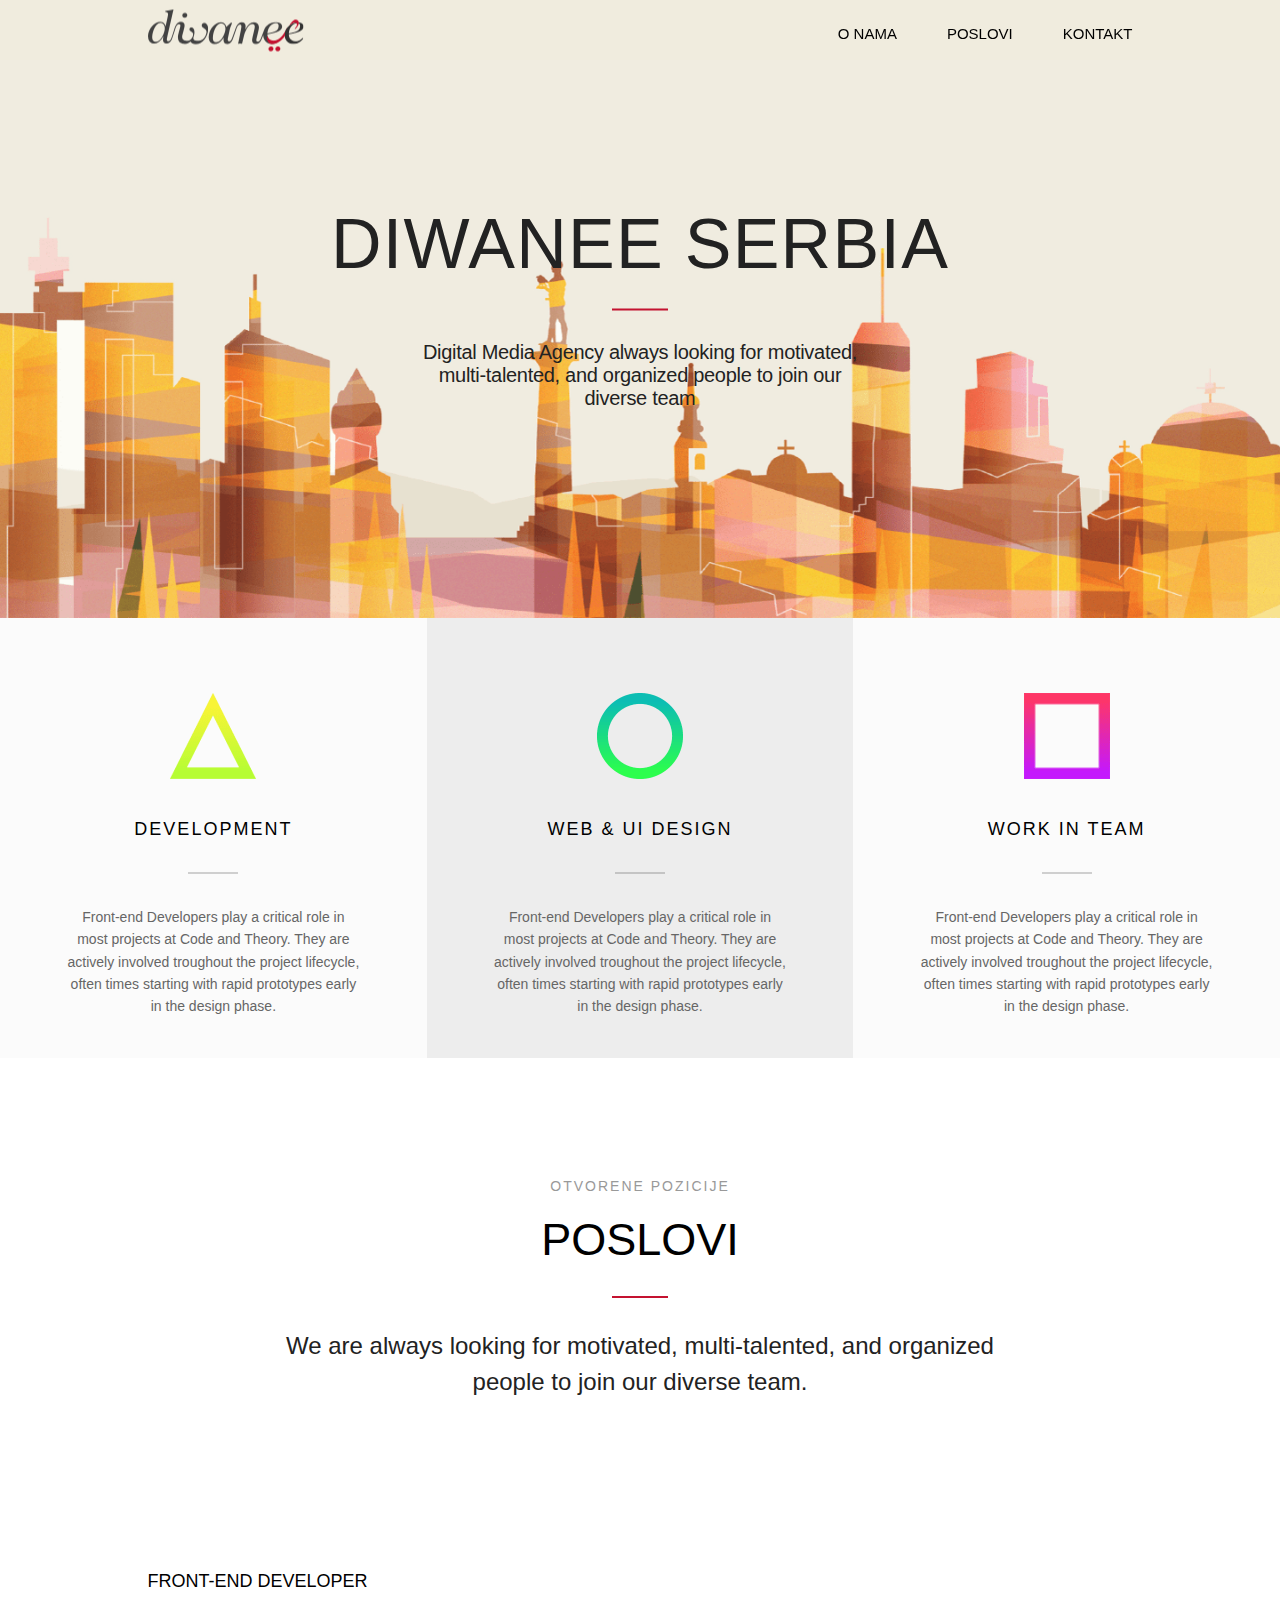
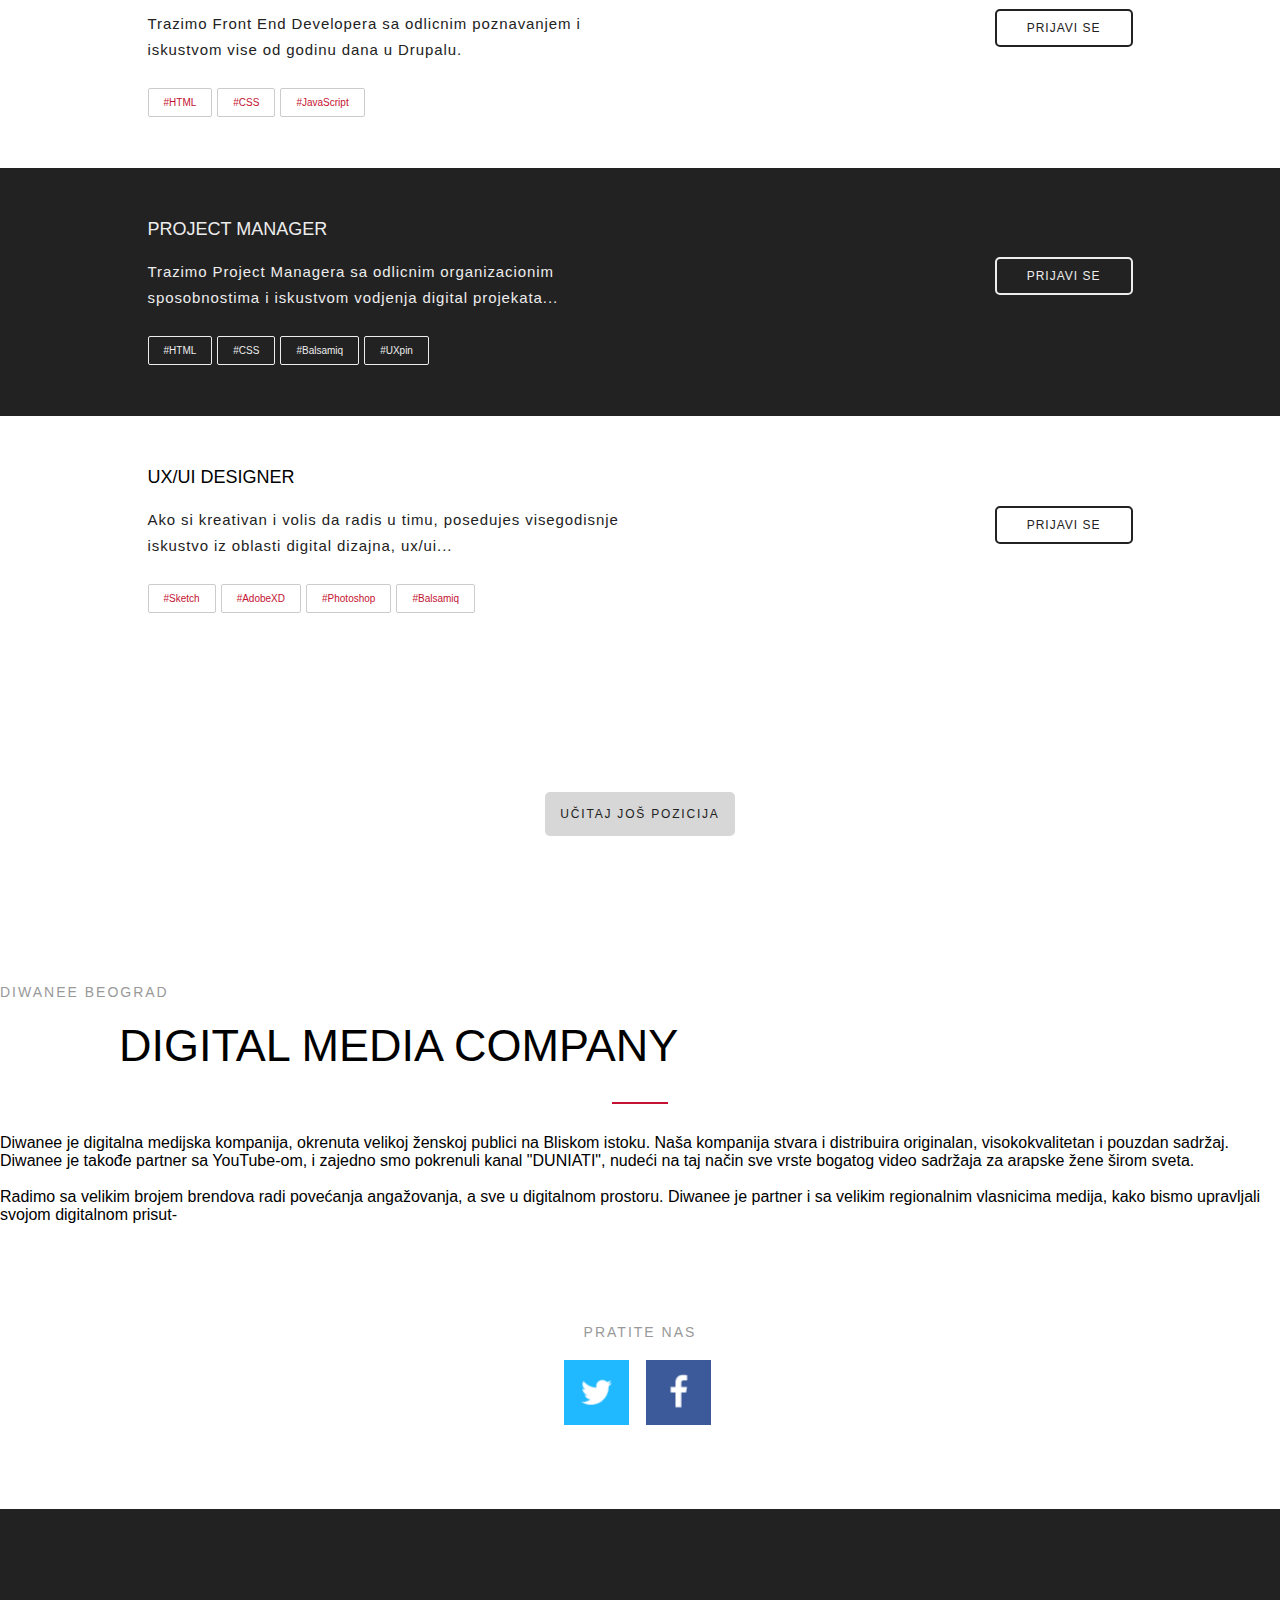
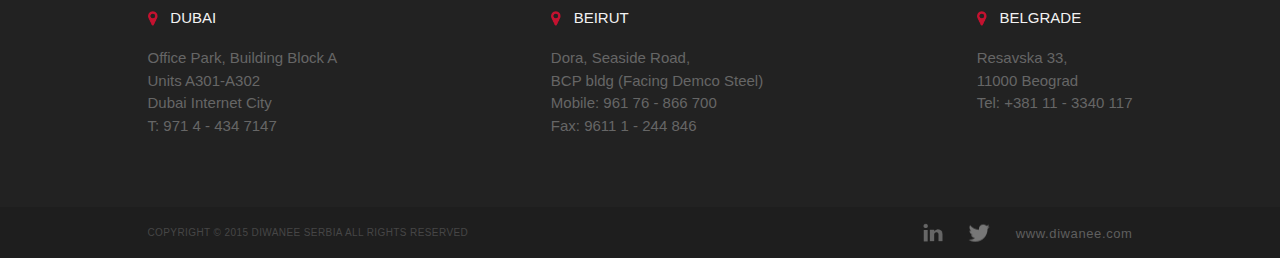
==== index.html @ 8e0edddd "minor fixes" ====
<!DOCTYPE html><html lang="en"><head><!-- Google Tag Manager --><script>(function(w,d,s,l,i){w[l]=w[l]||[];w[l].push({'gtm.start':
		new Date().getTime(),event:'gtm.js'});var f=d.getElementsByTagName(s)[0],
		j=d.createElement(s),dl=l!='dataLayer'?'&l='+l:'';j.async=true;j.src=
		'https://www.googletagmanager.com/gtm.js?id='+i+dl;f.parentNode.insertBefore(j,f);
		})(window,document,'script','dataLayer','GTM-KSB4TNJ');</script><!-- End Google Tag Manager --><meta charset="utf-8"><meta name="description" content="Diwanee je digitalna medijska kompanija, okrenuta velikoj ženskoj publici na Bliskom istoku. Naša kompanija stvara i distribuira originalan i pouzdan sadržaj"><meta name="robots" content="index, follow"><meta property="og:title" content="Diwanee Serbia"><meta property="og:url" content="https://igoruze86.github.io/"><meta property="og:description" content="Diwanee je digitalna medijska kompanija, okrenuta velikoj ženskoj publici na Bliskom istoku. Naša kompanija stvara i distribuira originalan i pouzdan sadržaj"><meta property="og:image" content="https://igoruze86.github.io/assets/img/banner_desk.png"><meta property="og:type" content="website"><meta name="twitter:card" content="summary_large_image"><meta name="”twitter:title”" content="Diwanee Serbia"><meta name="”twitter:description”" content="Digital Media Company - We are building the future of digital media. We are gamers, developers, designers, thinkers."><meta name="”twitter:image”" content="https://igoruze86.github.io/assets/img/banner_desk.png"><meta name="”twitter:site”" content="@uzelac_igor"><meta name="”twitter:url”" content="https://igoruze86.github.io/"><meta name="viewport" content="width=device-width,initial-scale=1"><link rel="preload" href="https://fonts.googleapis.com/css?family=Roboto:100,100i,300,300i,400,400i,500,500i,700,700i,900,900i" as="font"><title>Diwanee Serbia - Home</title><link rel="preload" type="image/x-icon" href="assets/img/favicon.png" as="image"><link href="assets/css/style.css" rel="stylesheet"></head><body><!-- Google Tag Manager (noscript) --><noscript><iframe src="https://www.googletagmanager.com/ns.html?id=GTM-KSB4TNJ" height="0" width="0" style="display:none;visibility:hidden"></iframe></noscript><!-- End Google Tag Manager (noscript) --><!-- Grid layout --><div class="grid-container"><div class="grid-item"></div><div class="grid-item"></div><div class="grid-item"></div><div class="grid-item"></div><div class="grid-item"></div></div><!-- End of Grid layout --><!-- HEADER --><nav><div class="c-nav-menu-mob"><div class="c-nav-menu-container"><ul><li><a href="#about" title="About" id="about-page">O NAMA</a></li><li><a href="#jobs" title="Jobs" id="jobs-page">POSLOVI</a></li><li><a href="contact_page" title="Contact" id="contact-page">KONTAKT</a></li></ul><div class="nav-menu-mob__social"><p>PRATITE NAS</p><a href="https://www.facebook.com/diwaneeserbia/" target="_blank"><img src="assets/img/fbico.png" alt="facebook grey icon" class="c-icons-nav-fbico"></a><a href="https://twitter.com/diwaneeserbia" target="_blank"><img src="assets/img/twittico.png" alt="twitter grey icon" class="c-icons-nav-twittico"></a></div></div></div><div class="b-nav"><a href="/" title="Home"><img src="assets/img/logo.png" alt="Company logo" class="c-icons-logo"></a><a href="/" title="Home"><img src="assets/img/logo-icon.png" alt="Company logo" class="c-icons-logo-icon"></a><div class="c-icons-burger"><span class="c-icons-burger-line1"></span> <span class="c-icons-burger-line2"></span> <span class="c-icons-burger-line3"></span></div><ul><li><a href="#about" id="about-page">O NAMA</a></li><li><a href="#jobs" id="jobs-page">POSLOVI</a></li><li><a href="contact_page" id="contact-page">KONTAKT</a></li></ul></div></nav><div class="b-header"><img src="assets/img/banner.png" alt="material banner for mobile" class="b-header-banner"> <img src="assets/img/banner_desk.png" alt="material banner for desktop" class="b-header-banner-desk"><div class="b-header-title"><h1>DIWANEE SERBIA</h1><img src="assets/img/red_dash.png" alt="red dash"><h2>DIGITAL MEDIA AGENCY</h2><p>Digital Media Agency always looking for motivated,<br>multi-talented, and organized people to join our<br>diverse team</p></div></div><!-- DESCRIPTION SECTION --><div class="b-description"><div class="c-description"><img src="assets/img/triangle.png" alt="triangle icon" class="c-icons-description"><h2>DEVELOPMENT</h2><img src="assets/img/grey_dash.png" alt="grey dash" class="c-icons-gray-dash"><p>Front-end Developers play a critical role in most projects at Code and Theory. They are actively	involved troughout the project lifecycle, often times starting with rapid prototypes early in the design phase.</p></div><div class="c-description c-description--gray"><img src="assets/img/circle.png" alt="circle icon" class="c-icons-description"><h2>WEB & UI DESIGN</h2><img src="assets/img/grey_dash.png" alt="grey dash" class="c-icons-gray-dash"><p>Front-end Developers play a critical role in most projects at Code and Theory. They are actively	involved troughout the project lifecycle, often times starting with rapid prototypes early in the design phase.</p></div><div class="c-description"><img src="assets/img/square.png" alt="square icon" class="c-icons-description"><h2>WORK IN TEAM</h2><img src="assets/img/grey_dash.png" alt="grey dash" class="c-icons-gray-dash"><p>Front-end Developers play a critical role in most projects at Code and Theory. They are actively	involved troughout the project lifecycle, often times starting with rapid prototypes early in the design phase.</p></div></div><!-- JOBS SECTION --> <a name="jobs"></a><div class="b-job-section"><h2 class="c-heading-pale">OTVORENE POZICIJE</h2><h1 class="c-heading">POSLOVI</h1><img src="assets/img/red_dash.png" alt="red dash" class="c-icons-red-dash c-icons-red-dash--center"><p>We are always looking for motivated, multi-talented, and organized people to join our diverse team.</p></div><!--POSITION Ads--><div class="b-job-positon"><!-- front-end eveloper --><div class="c-job-position-ad c-job-position-ad--bg1"><div class="w-hp-job-description-wrapper"><a href="job_page_fed" title="Job description"><h3 class="c-heading-small">FRONT-END DEVELOPER</h3></a><p>Trazimo Front End Developera sa odlicnim poznavanjem i iskustvom vise od godinu dana u Drupalu.</p><a href="job_page_fed" title="Job description" class="c-btn-apply">PRIJAVI SE</a><div class="c-lang-ls-noborder"><ul><li>#HTML</li><li>#CSS</li><li>#JavaScript</li></ul></div><div class="c-lang-ls-border c-lang-ls-border--red"><ul><li>#HTML</li><li>#CSS</li><li>#JavaScript</li></ul></div></div></div><!-- project manager --><div class="c-job-position-ad c-job-position-ad--bg2"><div class="w-hp-job-description-wrapper"><a href="job_page_pm" title="Job description"><h3 class="c-heading-small c-heading-small--contrast">PROJECT MANAGER</h3></a><p>Trazimo Project Managera sa odlicnim organizacionim sposobnostima i iskustvom vodjenja digital projekata...</p><a href="job_page_pm" title="Job description" class="c-btn-apply c-btn-apply--contrast">PRIJAVI SE</a><div class="c-lang-ls-noborder"><ul><li>#HTML</li><li>#CSS</li><li>#JavaScript</li></ul></div><div class="c-lang-ls-border c-lang-ls-border--white"><ul><li>#HTML</li><li>#CSS</li><li>#Balsamiq</li><li>#UXpin</li></ul></div></div></div><!-- ux/ui designer --><div class="c-job-position-ad c-job-position-ad--bg1"><div class="w-hp-job-description-wrapper"><a href="job_page_design" title="Job description"><h3 class="c-heading-small">UX/UI DESIGNER</h3></a><p>Ako si kreativan i volis da radis u timu, posedujes visegodisnje iskustvo iz oblasti digital dizajna, ux/ui...</p><a href="job_page_design" title="Job description" class="c-btn-apply">PRIJAVI SE</a><div class="c-lang-ls-noborder"><ul><li>#HTML</li><li>#CSS</li><li>#JavaScript</li></ul></div><div><ul class="c-lang-ls-border c-lang-ls-border--red"><li>#Sketch</li><li>#AdobeXD</li><li>#Photoshop</li><li>#Balsamiq</li></ul></div></div></div></div><div class="b-load"><button type="button" class="c-btn-load">UČITAJ JOŠ POZICIJA</button> <a name="about"></a></div><!-- ABOUT SECTION --><div class="b-about-wrapper"><div class="c-about"><h2 class="c-heading-pale">DIWANEE BEOGRAD</h2><h1 class="c-heading">DIGITAL MEDIA COMPANY</h1><img src="assets/img/red_dash.png" alt="red dash" class="c-icons-red-dash c-icons-red-dash--center"><p>Diwanee je digitalna medijska kompanija, okrenuta velikoj ženskoj publici na Bliskom istoku. Naša kompanija stvara i distribuira originalan, visokokvalitetan i pouzdan sadržaj. Diwanee je takođe partner sa YouTube-om, i zajedno smo pokrenuli kanal "DUNIATI", nudeći na taj način sve vrste bogatog video sadržaja za arapske žene širom sveta.<br><br>Radimo sa velikim brojem brendova radi povećanja angažovanja, a sve u digitalnom prostoru. Diwanee je partner i sa velikim regionalnim vlasnicima medija, kako bismo upravljali svojom digitalnom prisut-</p></div></div><!-- FOLLOW US SECTION --><div class="b-follow-us"><h2 class="c-heading-pale">PRATITE NAS</h2><div class="b-follow-us__icons"><a href="https://twitter.com/diwaneeserbia" target="_blank"><img src="assets/img/twitter_old_icon.png" alt="color square twitter icon" class="c-icons-twitt-color"></a><a href="https://www.facebook.com/diwaneeserbia/" target="_blank"><img src="assets/img/fb_old_icon.png" alt="color square facebook icon" class="c-icons-fb-color"></a></div></div><!-- LOCATIONS --><div class="b-location"><a name="contct"></a><div class="w-hp-location-wrapper"><div class="c-city-ls"><img src="assets/img/tag-pin.png" alt="red location tag" class="c-city-ls-pin"><h3>DUBAI</h3><p>Office Park, Building Block A<br>Units A301-A302<br>Dubai Internet City<br>T: 971 4 - 434 7147</p></div><div class="c-city-ls"><img src="assets/img/tag-pin.png" alt="red location tag" class="c-city-ls-pin"><h3>BEIRUT</h3><p>Dora, Seaside Road,<br>BCP bldg (Facing Demco Steel)<br>Mobile: 961 76 - 866 700<br>Fax: 9611 1 - 244 846</p></div><div class="c-city-ls"><img src="assets/img/tag-pin.png" alt="red location tag" class="c-city-ls-pin"><h3>BELGRADE</h3><p>Resavska 33,<br>11000 Beograd<br>Tel: +381 11 - 3340 117</p></div></div></div><!-- FOOTER --><div class="b-footer"><div class="w-footer-wrapper"><div class="b-footer__social-container"><a href="https://www.linkedin.com/company/diwanee" target="_blank"><img src="assets/img/linkdin_icon.png" alt="linkedin grey icon" class="c-icons-footer-in"></a><a href="https://twitter.com/diwaneeserbia" target="_blank"><img src="assets/img/twittico.png" alt="twitter grey icon" class="c-icons-footer-twitt"></a><a href="http://www.diwanee.com/" rel="nofollow" target="_blank"><p>www.diwanee.com</p></a></div><div class="b-footer__copyright-container"><p class="b-footer__copyrigtxt">COPYRIGHT © 2015 DIWANEE SERBIA ALL RIGHTS RESERVED</p></div></div></div><script src="https://ajax.googleapis.com/ajax/libs/jquery/3.3.1/jquery.min.js" async></script><script type="text/javascript" src="assets/js/main.min.js"></script></body></html>
---- assets/css/style.css ----
a,abbr,acronym,address,applet,article,aside,audio,b,big,blockquote,body,canvas,caption,center,cite,code,dd,del,details,dfn,div,dl,dt,em,embed,fieldset,figcaption,figure,footer,form,h1,h2,h3,h4,h5,h6,header,hgroup,html,i,iframe,img,ins,kbd,label,legend,li,mark,menu,nav,object,ol,output,p,pre,q,ruby,s,samp,section,small,span,strike,strong,sub,summary,sup,table,tbody,td,tfoot,th,thead,time,tr,tt,u,ul,var,video{margin:0;padding:0;border:0;font-size:100%;font:inherit;vertical-align:baseline;font-family:Roboto,sans-serif}article,aside,details,figcaption,figure,footer,header,hgroup,menu,nav,section{display:block}*{-webkit-box-sizing:border-box;-moz-box-sizing:border-box;box-sizing:border-box}ol,ul{list-style:none}a:active,a:focus,a:hover{outline:none}a,a:active,a:focus,a:hover{text-decoration:none;color:inherit;cursor:pointer}body,html{overflow-x:hidden;scroll-behavior:smooth}.w-cp-wrapper{margin-top:60px;padding:12vw 9.5vw}@media (min-width:640px){.w-cp-wrapper{padding:6vw 9vw}}@media (min-width:1025px){.w-cp-wrapper{max-width:1025px;padding:0 20px;margin:110px auto 50px}}@media (min-width:1920px){.w-cp-wrapper{display:flex;flex-direction:row;justify-content:center;max-width:1300px;margin:60px auto 0;padding:8vw 20px 15vw}}@media (min-width:1920px){.w-cp-city-ls-wrapper{display:inline-block;width:50%}}.w-jp-wrapper{width:100%;text-align:left;margin-top:60px;padding:12vw 9.5vw}@media (min-width:640px){.w-jp-wrapper{padding:6vw 9vw}}@media (min-width:1025px){.w-jp-wrapper{padding:6vw 20px;max-width:1025px;margin:0 auto}}@media (min-width:1920px){.w-jp-wrapper{max-width:1300px;margin-left:0 auto}}@media (min-width:1025px){.w-footer-wrapper{position:relative;width:100%;max-width:1025px;margin:0 auto;padding:0 20px}}@media (min-width:1920px){.w-footer-wrapper{max-width:1300px;margin:0 auto}}@media (min-width:640px){.w-hp-location-wrapper{display:flex;flex-direction:row;justify-content:space-between;padding:0 20px}}@media (min-width:1025px){.w-hp-location-wrapper{display:flex;flex-direction:row;justify-content:space-between;width:100%;max-width:1025px;margin:0 auto;padding:0 20px}}@media (min-width:1920px){.w-hp-location-wrapper{max-width:1300px;margin:0 auto}}@media (min-width:1025px){.w-hp-job-description-wrapper{max-width:1025px;margin:0 auto;position:relative;padding:0 20px}}.c-btn-apply{display:none;position:absolute;right:9vw;top:8vw;padding:1.2vw 3.5vw;border:1.2px solid #222;border-radius:5px;font-weight:300;font-size:1.5vw;color:#222}@media (min-width:640px){.c-btn-apply{display:inline-block}.c-btn-apply:active{background:#d7d7d7}.c-btn-apply--contrast{border-color:#ededed;color:#ededed}.c-btn-apply--contrast:hover{color:#ededed}}@media (min-width:1025px){.c-btn-apply{right:20px;top:3vw;font-size:12px;letter-spacing:1px;padding:10px 30px;overflow:hidden;font-weight:400;border:2px solid #222}.c-btn-apply:before{content:"";position:absolute;width:0;height:100%;top:0;left:0;background:rgba(34,34,34,.2);border-radius:5px;transition:all .3s ease}.c-btn-apply:hover:before{width:100%}.c-btn-apply--contrast{border:2px solid #ededed}.c-btn-apply--contrast:before{background:hsla(0,0%,92.9%,.2)}}@media (min-width:1920px){.c-btn-apply{top:2.5vw}}.c-btn-load{position:relative;background-color:#d7d7d7;color:#222;border-radius:5px;font-weight:300;letter-spacing:1.8px;padding:5vw 6vw;font-size:4.4vw;outline:none;border:none;transition:.4s;top:0;cursor:pointer}.c-btn-load:active{background:#090909}@media (min-width:640px){.c-btn-load{font-size:1.4vw;padding:2vw 1.7vw}}@media (min-width:1025px){.c-btn-load{padding:15px;font-size:12px}.c-btn-load:hover{background:#222;color:#d7d7d7;box-shadow:0 3px 10px #888;transition:.4s;top:-3px}.c-btn-load:active{top:0;box-shadow:0 0 0 #888;transition:.2s;background-color:#d7d7d7;color:#222}}.c-btn-submit{background:#c41230;border:none;font-size:4.7vw;color:#fff;padding:3.5vw;width:100%;text-align:center;cursor:pointer;outline-style:none}.c-btn-submit:active{background:#950e25}@media (min-width:640px){.c-btn-submit{position:absolute;bottom:0;right:0;font-size:2vw;padding:1.8vw;width:50%}}@media (min-width:1025px){.c-btn-submit{font-size:20px;padding:20px}}form{position:relative;width:100%}.c-form{width:100%;display:block;background-color:#f2f2f2}@media (min-width:640px){.c-form{display:flex;flex-direction:row;justify-content:center}}@media (min-width:1025px){.c-form{padding:0;margin:0}}@media (min-width:1920px){.c-form{width:50%}}.c-form__block1{display:block;width:100%;padding:5vw 10vw 10vw;margin-top:0;border-bottom:2px solid #999}@media (min-width:640px){.c-form__block1{display:inline-block;width:50%;padding:0 5vw 7vw;margin-top:2.5vw;border-bottom:none;border-right:2px solid #999;vertical-align:top}}@media (min-width:1025px){.c-form__block1{display:inline-block;width:50%;padding:0 50px 80px;margin-top:30px}}@media (min-width:1920px){.c-form__block1{padding:0 50px 70px}}.c-form__block2{display:block;padding:5vw 10vw 10vw;margin-top:0}@media (min-width:640px){.c-form__block2{display:inline-block;width:50%;padding:0 5vw 7vw;margin-top:2.5vw}}@media (min-width:1025px){.c-form__block2{display:inline-block;width:50%;padding:0 50px 80px;margin-top:30px}}@media (min-width:1920px){.c-form__block2{padding:0 50px 95px}}.c-form__input{width:100%;border:none;border-bottom:2px solid #999;background-color:#f2f2f2;outline-style:none;margin-bottom:10vw;margin-top:2vw;font-size:4.7vw}@media (min-width:640px){.c-form__input{border-bottom:1px solid #999;margin-bottom:5vw;margin-top:1vw;font-size:1.6vw}}@media (min-width:1025px){.c-form__input{border-bottom:2px solid #999;margin-bottom:40px;margin-top:20px;font-size:18px}}.c-form__input::placeholder{color:#000}@media (min-width:640px){.c-form__input::placeholder{font-size:1.6vw}}@media (min-width:1025px){.c-form__input::placeholder{font-size:18px}}.c-form__input-label{font-weight:300;font-style:italic;font-size:4.7vw;color:#999}@media (min-width:640px){.c-form__input-label{font-size:1.6vw}}@media (min-width:1025px){.c-form__input-label{font-size:18px}}.c-form__input-msg{display:block;width:100%;background-color:#f2f2f2;border:none;margin-top:5vw;font-size:4.7vw;outline-style:none}@media (min-width:640px){.c-form__input-msg{margin-top:2vw;font-size:1.6vw}}@media (min-width:1025px){.c-form__input-msg{margin-top:15px;font-size:18px}}.c-form__input-msg::placeholder{color:#000}.c-icons-nav-fbico{width:3.2vw;float:right;margin-left:8vw}@media (min-width:560px){.c-icons-nav-fbico{width:10px;margin-left:4vw}}@media (min-width:640px){.c-icons-nav-fbico{width:10px;margin-left:2vw}}.c-icons-nav-twittico{float:right;width:7.2vw}@media (min-width:560px){.c-icons-nav-twittico{width:23px}}@media (min-width:640px){.c-icons-nav-twittico{width:23px}}.c-icons-logo{width:138px;display:inline-block;transition:all .3s ease-in-out}@media (min-width:560px){.c-icons-logo{width:120px}}@media (min-width:1025px){.c-icons-logo{position:absolute;width:156px;top:50%;left:20px;transform:translateY(-50%)}}.hide{opacity:0;transition:.3s}@media (min-width:1025px){.hide{opacity:1}}.c-icons-logo-icon{position:absolute;left:121px;width:37px;opacity:0;transition:all .5s ease-in-out}@media (min-width:560px){.c-icons-logo-icon{left:108px;width:32px}}.show{opacity:1;transform:translateX(-101px)}@media (min-width:560px){.show{transform:translateX(-81px)}}@media (min-width:1025px){.show{opacity:0}}.c-icons-burger{position:relative;width:30px;height:24px;float:right;margin-top:8px}@media (min-width:560px){.c-icons-burger{width:26px;height:20px;margin-top:6px}}@media (min-width:1025px){.c-icons-burger{display:none}}.c-icons-burger-line1{top:0}.c-icons-burger-line1,.c-icons-burger-line2{position:absolute;height:3px;width:100%;background:#3c3c3c;transition:all .2s ease}.c-icons-burger-line2{top:42%}.c-icons-burger-line3{position:absolute;height:3px;width:100%;background:#3c3c3c;top:85%;transition:all .2s ease}.c-icons-burger-close .c-icons-burger-line1{transform:rotate(45deg);top:42%}.c-icons-burger-close .c-icons-burger-line2,.c-icons-burger-close .c-icons-burger-line3{transform:rotate(-45deg);top:42%}.c-icons-description{width:75px;display:block;padding:11.4vw 0;margin:0 auto}@media (min-width:640px){.c-icons-description{padding:2.5vw 0;width:55px}}@media (min-width:1025px){.c-icons-description{width:86px;padding:70px 0 40px}}.c-icons-gray-dash{display:block;padding:9.1vw 0;margin:0 auto}@media (min-width:640px){.c-icons-gray-dash{padding:2.5vw 0}}.c-icons-red-dash{display:block;padding:10vw 0}@media (min-width:640px){.c-icons-red-dash{padding:3vw 0}}@media (min-width:1025px){.c-icons-red-dash{padding:20px 0}}.c-icons-red-dash--center{margin:0 auto}@media (min-width:640px){.c-icons-red-dash--center{padding:4vw 0}}@media (min-width:1025px){.c-icons-red-dash--center{padding:30px 0}}.c-icons-cp-red-dash{display:block;padding:3vw 0;margin:0 auto}@media (min-width:640px){.c-icons-cp-red-dash{margin:0;padding:2vw 0}}@media (min-width:1025px){.c-icons-cp-red-dash{padding:15px 0}}.c-icons-twitt-color{margin-right:2.5vw}@media (min-width:640px){.c-icons-twitt-color{width:55px;margin-right:1vw}}@media (min-width:1025px){.c-icons-twitt-color{width:65px;margin-right:5px}}.c-icons-twitt-color:hover{opacity:.7}.c-icons-fb-color{margin-left:2.5vw}@media (min-width:640px){.c-icons-fb-color{width:55px;margin-left:1vw}}@media (min-width:1025px){.c-icons-fb-color{width:65px;margin-right:5px}}.c-icons-fb-color:hover{opacity:.7}.c-icons-cp-twitt-color{margin-right:1.5vw;margin-top:5px;width:35px}@media (min-width:640px){.c-icons-cp-twitt-color{margin-right:.5vw}}@media (min-width:1025px){.c-icons-cp-twitt-color{width:35px}}.c-icons-cp-twitt-color:hover{opacity:.7}.c-icons-cp-fb-color{margin-left:1.5vw;margin-top:5px;width:35px}@media (min-width:640px){.c-icons-cp-fb-color{margin-left:.5vw}}@media (min-width:1025px){.c-icons-cp-fb-color{width:35px}}.c-icons-cp-fb-color:hover{opacity:.7}.c-icons-footer-in{display:inline-block;height:20px;margin-right:3vw}@media (min-width:640px){.c-icons-footer-in{height:15px;margin-right:1vw;vertical-align:middle}}@media (min-width:1025px){.c-icons-footer-in{height:18px}}.c-icons-footer-in:hover{opacity:.7}.c-icons-footer-twitt{display:inline-block;height:20px;margin-left:3vw}@media (min-width:640px){.c-icons-footer-twitt{height:15px;margin-left:1vw;vertical-align:middle}}@media (min-width:1025px){.c-icons-footer-twitt{height:18px}}.c-icons-footer-twitt:hover{opacity:.7}.c-nav-menu-mob{display:none;position:fixed;width:100%;height:497px;background:rgba(38,38,38,.99);border-bottom:.1px solid #efe9da;top:60px;z-index:20}@media (min-width:560px){.c-nav-menu-mob{top:50px;width:50%;right:0;height:507px}}@media (min-width:640px){.c-nav-menu-mob{width:33.33%;right:0;height:50vw}}@media (min-width:768px){.c-nav-menu-mob{height:321px}}@media (min-width:1024px){.c-nav-menu-mob{height:444px}}@media (min-width:1025px){.c-nav-menu-mob{display:none;width:0;height:0;z-index:0;padding:0;border:none}}.c-nav-menu-container{top:50%;transform:translateY(-50%);color:#ccc;font-weight:300;position:absolute;width:100%}.c-nav-menu-container ul li{line-height:3;text-align:center;font-weight:100;font-size:7.6vw}@media (min-width:560px){.c-nav-menu-container ul li{font-size:2.5vw;line-height:3;letter-spacing:2px}}@media (min-width:640px){.c-nav-menu-container ul li{font-size:2vw}}.c-nav-menu-container ul li a{display:block}.nav-menu-mob__social{width:95%;max-width:768px;margin:50px auto 0;padding:0 10vw}@media (min-width:560px){.nav-menu-mob__social{padding:0 3vw}}@media (min-width:1025px){.nav-menu-mob__social{display:none}}.nav-menu-mob__social p{display:inline-block;padding:.9vw 0;font-size:4.6vw;letter-spacing:1.4vw}@media (min-width:560px){.nav-menu-mob__social p{padding:0;font-size:1.5vw;letter-spacing:.4vw}}@media (min-width:1025px){.nav-menu-mob__social p{display:none}}.c-description{display:block;width:100%;text-align:center;padding:20px 10px 40px;background-color:#fbfbfb}@media (min-width:640px){.c-description{width:33.33%;padding:5px 10px 40px}}@media (min-width:1025px){.c-description{padding:5px 40px 40px}}@media (min-width:1920px){.c-description{padding:2vw 5vw 4vw}}.c-description h2{font-weight:500;font-size:6.1vw;letter-spacing:1.5vw}@media (min-width:640px){.c-description h2{font-size:2vw;letter-spacing:.4vw}}@media (min-width:1025px){.c-description h2{font-size:18px;letter-spacing:2px}}@media (min-width:1920px){.c-description h2{font-size:22px}}.c-description p{font-weight:100;color:#666;font-size:5.7vw;line-height:1.7;padding:1vw 0 6.7vw}@media (min-width:640px){.c-description p{font-size:1.7vw;line-height:1.6;padding:0;margin:0 2vw}}@media (min-width:1025px){.c-description p{font-size:14px}}@media (min-width:1920px){.c-description p{font-size:18px}}.c-description--gray{background-color:#ededed}.c-job-position-ad{width:100%;display:block;text-align:left;padding:7vw 4vw}@media (min-width:640px){.c-job-position-ad{position:relative;padding:4vw 9vw}}@media (min-width:1025px){.c-job-position-ad h3{position:relative}.c-job-position-ad h3:before{content:"";position:absolute;width:0;height:2px;bottom:-4px;left:0;transition:all .3s ease}.c-job-position-ad h3:hover:before{width:100%}}.c-job-position-ad p{font-weight:300;color:#222;font-size:4.7vw;letter-spacing:.1px;line-height:1.4}@media (min-width:640px){.c-job-position-ad p{font-weight:300;font-size:1.6vw;line-height:1.7;letter-spacing:.9px;max-width:60%}}@media (min-width:1025px){.c-job-position-ad p{font-size:15px;max-width:50%}}.c-job-position-ad--bg1{background:#f8f7f5}@media (min-width:640px){.c-job-position-ad--bg1{background:inherit}}@media (min-width:1025px){.c-job-position-ad--bg1 h3:before{background:#222}}.c-job-position-ad--bg2{background:inherit}@media (min-width:640px){.c-job-position-ad--bg2{background:#222}.c-job-position-ad--bg2 p{color:#ededed}}@media (min-width:1025px){.c-job-position-ad--bg2 h3:before{background:#ededed}}.c-lang-ls-noborder{display:block;font-weight:300;font-size:4.4vw;margin:3vw 0;color:#c41230}@media (min-width:640px){.c-lang-ls-noborder{display:none}}.c-lang-ls-noborder li{display:inline-block;margin-right:2.5vw}.c-lang-ls-border{display:none;font-weight:300;font-size:1.3vw;margin-top:2vw}@media (min-width:640px){.c-lang-ls-border{display:inline-block}}@media (min-width:1025px){.c-lang-ls-border{font-size:10px}}.c-lang-ls-border li{display:inline-block;border-radius:2px;padding:1vw 2vw}@media (min-width:1025px){.c-lang-ls-border li{padding:8px 15px}}.c-lang-ls-border--red li{color:#c41230;border:1px solid #ccc;margin-right:1vw}@media (min-width:1025px){.c-lang-ls-border--red li{margin-right:5px}}.c-lang-ls-border--white li{color:#ededed;border:1px solid #ededed;margin-right:1vw}@media (min-width:1025px){.c-lang-ls-border--white li{margin-right:5px}}.c-heading-pale{display:block;margin:20px auto;color:#999;font-weight:300;font-size:4.4vw;letter-spacing:2px}@media (min-width:640px){.c-heading-pale{font-size:1.3vw}}@media (min-width:1025px){.c-heading-pale{font-size:14px}}.c-heading-pale--italic{font-style:italic}.c-heading{display:block;margin:0 9.3vw;font-weight:500;font-size:11.5vw;letter-spacing:.5vw}@media (min-width:640px){.c-heading{font-size:4.6vw;font-weight:400;letter-spacing:0}}@media (min-width:1025px){.c-heading{font-size:45px}}.c-heading-medium{display:inline-block;font-weight:900;font-size:7vw;letter-spacing:1.2px}@media (min-width:640px){.c-heading-medium{font-size:3.6vw}}@media (min-width:1025px){.c-heading-medium{font-size:40px}}.c-heading-small{display:inline-block;font-size:5.6vw;font-weight:500;margin-bottom:3.8vw}@media (min-width:640px){.c-heading-small{font-size:2vw;margin-bottom:1.5vw}.c-heading-small--contrast{color:#ededed}}@media (min-width:1025px){.c-heading-small{font-size:18px}}.c-city-ls{display:block;width:auto;padding:10vw 0 6vw}@media (min-width:640px){.c-city-ls{display:inline-block;vertical-align:top;padding:0}}@media (min-width:1025px){.c-city-ls{padding:20px 0}}.c-city-ls-pin{display:inline-block;margin-right:3vw;vertical-align:top;height:5.2vw}@media (min-width:640px){.c-city-ls-pin{margin-right:1vw;height:1.7vw;vertical-align:middle}}@media (min-width:1025px){.c-city-ls-pin{height:15px}}.c-city-ls h3{display:inline-block;color:#f2f2f2;font-weight:300;font-size:5.2vw}@media (min-width:640px){.c-city-ls h3{font-size:1.5vw}}@media (min-width:1025px){.c-city-ls h3{font-size:15px}}.c-city-ls p{color:#666;font-size:5.2vw;margin-top:2vw;line-height:1.5}@media (min-width:640px){.c-city-ls p{font-size:1.5vw}}@media (min-width:1025px){.c-city-ls p{font-size:15px;margin-top:20px}}.c-city-cp-block1{width:100%;display:block;padding-top:5vw}@media (min-width:640px){.c-city-cp-block1{display:flex;flex-direction:row;justify-content:center;padding:5vw 10vw 3vw}}@media (min-width:1025px){.c-city-cp-block1{padding:50px 0 30px;margin:0 auto;max-width:1025px}}@media (min-width:1920px){.c-city-cp-block1{padding:30px 0 50px 50px}}.c-city-cp-block2{width:100%;display:block}@media (min-width:640px){.c-city-cp-block2{display:flex;flex-direction:row;justify-content:center;padding:3vw 10vw}}@media (min-width:1025px){.c-city-cp-block2{padding:20px 0 30px;margin:0 auto;max-width:1025px}}@media (min-width:1920px){.c-city-cp-block2{padding:50px 0 20px 50px}}.c-city-cp-ls{display:block;width:100%;margin:0 auto;text-align:center;padding:7vw 0 0}@media (min-width:640px){.c-city-cp-ls{display:inline-block;width:50%;padding:0;text-align:left;margin-left:3vw}}@media (min-width:1025px){.c-city-cp-ls{margin-left:5vw}}@media (min-width:1920px){.c-city-cp-ls{width:50%;margin:0}}.c-city-cp-ls h1{font-weight:900;font-size:5.2vw;color:#1e1e1e}@media (min-width:640px){.c-city-cp-ls h1{font-size:2vw}}@media (min-width:1025px){.c-city-cp-ls h1{font-size:20px}}@media (min-width:1920px){.c-city-cp-ls h1{font-size:18px}}.c-city-cp-ls p{font-size:5.2vw;color:#1e1e1e;line-height:1.5}@media (min-width:640px){.c-city-cp-ls p{font-size:2vw;line-height:1.3}}@media (min-width:1025px){.c-city-cp-ls p{font-size:20px}}@media (min-width:1920px){.c-city-cp-ls p{font-size:18px}}.c-form__input-label-checkbox{display:inline-block;position:relative;margin-left:9vw;font-size:4.7vw;letter-spacing:.7px;-webkit-user-select:none;-moz-user-select:none;-ms-user-select:none;user-select:none;cursor:pointer}@media (min-width:640px){.c-form__input-label-checkbox{margin-left:3.5vw;font-size:1.8vw}}@media (min-width:1025px){.c-form__input-label-checkbox{margin-left:40px;font-size:20px;font-weight:500}}.c-form__input-checkbox{position:absolute;opacity:0;top:-.5vw;left:-9vw}.c-form__input-checkbox:checked~.c-form__checkmark{background-color:#c41230}.c-form__input-checkbox:checked~.c-form__checkmark:after{display:block}@media (min-width:640px){.c-form__input-checkbox{top:-.3vw;left:-4vw}}@media (min-width:1025px){.c-form__input-checkbox{top:-10px;left:-60px;margin:10px}}.c-form__checkmark{position:absolute;top:-.5vw;left:-9vw;margin:1vw;height:4.2vw;width:4.2vw;border:1.5px solid #c41230;border-radius:2px;cursor:pointer}@media (min-width:640px){.c-form__checkmark{top:-.3vw;left:-4vw;margin:.5vw;height:2vw;width:2vw;border:1px solid #c41230}}@media (min-width:1025px){.c-form__checkmark{top:-10px;left:-50px;margin:10px;height:25px;width:25px;border:1px solid #c41230}}.c-form__checkmark:after{content:"";position:absolute;display:none;left:1.22vw;top:.1vw;width:1vw;height:2vw;border:solid #fff;border-width:0 1.8px 1.8px 0;-webkit-transform:rotate(45deg);-ms-transform:rotate(45deg);transform:rotate(45deg)}@media (min-width:640px){.c-form__checkmark:after{left:.53vw;top:-.08vw;width:.5vw;height:1.2vw}}@media (min-width:1025px){.c-form__checkmark:after{left:8px;top:2px;width:7px;height:15px}}.b-footer{display:block;width:100%;position:relative;background-color:#222}@media (min-width:640px){.b-footer{display:block;width:100%;background-color:#1e1e1e;padding:0 7vw}}@media (min-width:1025px){.b-footer{padding:0}}.b-footer__social-container{text-align:center;display:block;padding:5vw}@media (min-width:640px){.b-footer__social-container{position:absolute;display:inline-block;top:50%;right:0;margin-right:7vw;transform:translateY(-50%);padding:0}}@media (min-width:1025px){.b-footer__social-container{margin-right:20px;padding:0}}.b-footer__social-container p{padding-top:5vw;color:#5f5f5f;font-size:4.1vw;letter-spacing:.6px}.b-footer__social-container p:hover{opacity:.7}@media (min-width:640px){.b-footer__social-container p{display:inline-block;font-size:1.3vw;margin-left:2vw;padding:0}}@media (min-width:1025px){.b-footer__social-container p{display:inline-block;font-size:13px;margin-left:2vw;padding:0}}.b-footer__copyright-container{display:block;background-color:#1e1e1e;color:#464646;padding-top:4.6vw;padding-bottom:4.6vw;text-align:center}@media (min-width:640px){.b-footer__copyright-container{display:inline-block;padding:3vw 0;text-align:left}}@media (min-width:1025px){.b-footer__copyright-container{display:inline-block;padding:20px 0;text-align:left}}@media (min-width:1920px){.b-footer__copyright-container{padding:30px 0}}.b-footer__copyrigtxt{margin:0 auto;font-size:8px;letter-spacing:.4px}@media (min-width:1025px){.b-footer__copyrigtxt{font-size:10px;letter-spacing:.4px}}.b-header{width:100%;position:relative;z-index:1;max-height:557px;overflow-y:hidden}@media (min-width:640px){.b-header{max-height:695px;overflow:hidden}}.b-header-banner{display:block;width:100%}@media (min-width:640px){.b-header-banner{display:none}}.b-header-banner-desk{display:none;width:100%}@media (min-width:640px){.b-header-banner-desk{display:block}}.b-header-title{display:block;text-align:center;color:#222;position:absolute;top:50%;transform:translateY(-50%);z-index:10;padding:20px}@media (min-width:640px){.b-header-title{width:100%;position:absolute;top:50%;left:50%;transform:translate(-50%,-50%)}}.b-header-title h1{width:100%;font-size:18.4vw;font-weight:500;line-height:1;letter-spacing:.1vw}@media (min-width:640px){.b-header-title h1{font-size:5vw}}@media (min-width:1025px){.b-header-title h1{font-size:70px}}.b-header-title img{display:none;padding:30px 0}@media (min-width:1025px){.b-header-title img{display:block;margin:0 auto}}.b-header-title h2{display:block;font-size:5.9vw;margin-top:15.6vw;font-weight:400;letter-spacing:.3vw}@media (min-width:640px){.b-header-title h2{display:none}}.b-header-title p{display:none;font-size:2.5vw;margin-top:5.4vw;font-weight:300;letter-spacing:-.3px}@media (min-width:640px){.b-header-title p{display:block}}@media (min-width:1025px){.b-header-title p{font-size:20px;font-weight:500;margin-top:0}}nav{display:block;width:100%;height:60px;background:#efe9da;position:fixed;z-index:10}@media (min-width:560px){nav{height:50px}}@media (min-width:640px){nav{background:#f0ecde}}@media (min-width:1025px){nav{height:60px}}.b-nav{display:block;margin:0 auto;padding:10px 20px;width:100%;height:60px;position:fixed;left:0;right:0;z-index:20}@media (min-width:560px){.b-nav{height:50px}}@media (min-width:1025px){.b-nav{max-width:1025px;height:60px}}@media (min-width:1920px){.b-nav{max-width:1300px;margin:0 auto}}.b-nav ul{display:none;float:right;padding:10px 0}@media (min-width:1025px){.b-nav ul{display:inline-block}}.b-nav ul li{display:inline-block;margin-left:50px}@media (min-width:1025px){.b-nav ul li{margin-top:5px;font-size:15px;font-weight:500;position:relative}.b-nav ul li:before{content:"";position:absolute;width:0;height:2px;bottom:-4px;left:0;background:#c41230;transition:all .3s ease}.b-nav ul li:hover:before{width:100%}}.active{font-weight:900}.b-description{display:block;width:100%}@media (min-width:640px){.b-description{display:flex;flex-direction:row;justify-content:center}}.b-job-section{width:100%;display:block;text-align:center;padding:31.25vw 9.375vw}@media (min-width:640px){.b-job-section{padding:10vw 9.375vw}}@media (min-width:1025px){.b-job-section{max-width:1025px;margin:0 auto;padding:100px 80px}}.b-job-section p{font-weight:100;color:#222;line-height:1.5;font-size:6.3vw;letter-spacing:.1px}@media (min-width:640px){.b-job-section p{font-size:2.4vw;margin:0 6vw 20px;letter-spacing:0}}@media (min-width:1025px){.b-job-section p{font-size:24px}}.b-job-position,.b-load{display:block;width:100%}.b-load{padding:19.7vw 10vw;text-align:center}@media (min-width:640px){.b-load{padding:10vw 0}}@media (min-width:1920px){.b-load{padding:6vw 0}}.b-about{display:block;width:100%;text-align:center;padding:5vw 0;background:#fbfbfb}.b-about p{display:block;text-align:left;padding:0 8.3vw 8vw 5vw;font-size:5.7vw;font-weight:100;color:#222;line-height:1.5}@media (min-width:640px){.b-about p{padding:0 12vw 3vw;font-size:1.7vw;letter-spacing:.1px}}@media (min-width:1025px){.b-about p{max-width:1025px;font-size:14px;margin:0 auto;padding:0 13.5vw;font-weight:300;line-height:1.7}}@media (min-width:1920px){.b-about p{padding:0 5vw}}.b-follow-us{display:block;width:100%;padding:22vw 5vw 21vw;text-align:center}@media (min-width:640px){.b-follow-us{padding:10vw 5vw 8vw}}@media (min-width:1025px){.b-follow-us{padding:80px 0}}.b-follow-us__icons{display:block;margin-top:11vw}@media (min-width:640px){.b-follow-us__icons{margin:3vw}}@media (min-width:1025px){.b-follow-us__icons{margin:0}}.b-location{display:block;width:100%;background-color:#222;padding:20vw 10vw 3vw}@media (min-width:640px){.b-location{padding:10vw 5vw}}@media (min-width:1025px){.b-location{padding:80px 0 50px}}.b-job-req ul{font-weight:300;color:#222;font-size:4.7vw;letter-spacing:.1px;line-height:1.4;list-style:disc;padding:5vw 0 10vw 10vw}@media (min-width:640px){.b-job-req ul{font-size:1.8vw;line-height:1;padding:0 0 2vw 4vw}}@media (min-width:1025px){.b-job-req ul{font-size:18px;padding:0 0 50px 40px}}.b-job-req ul li{padding:2vw 0}@media (min-width:640px){.b-job-req ul li{padding:1vw 0;line-height:1.2}}@media (min-width:1025px){.b-job-req ul li{padding:5px 0;line-height:1.2}}.b-job-req p{font-size:4vw;padding-top:0;letter-spacing:1.1px;padding-right:1vw;line-height:2}@media (min-width:640px){.b-job-req p{padding-top:4vw;font-size:1.8vw;letter-spacing:1px;line-height:1.5;font-weight:300}}@media (min-width:1025px){.b-job-req p{padding-top:80px;font-size:18px;letter-spacing:1.5px;line-height:2;font-weight:300}}#italic{font-style:italic}@media (min-width:640px){#italic{padding-top:0}}
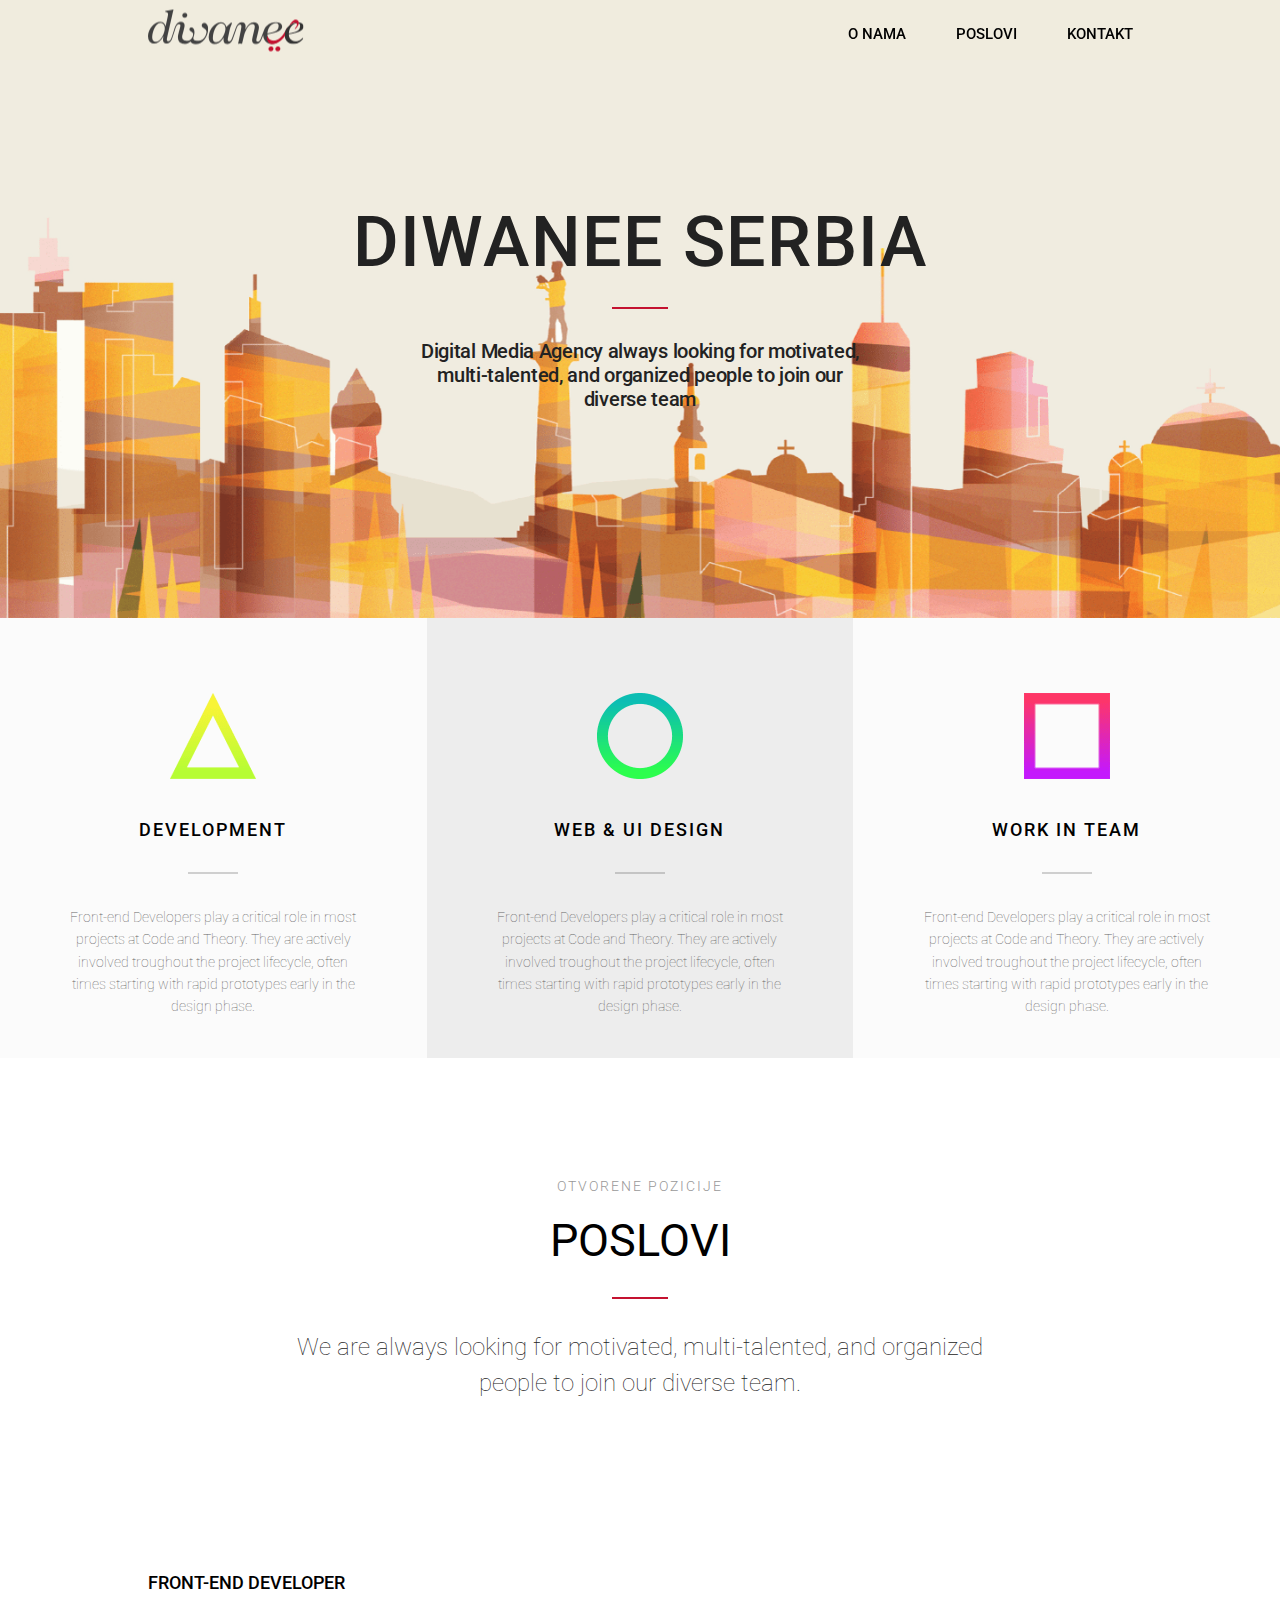
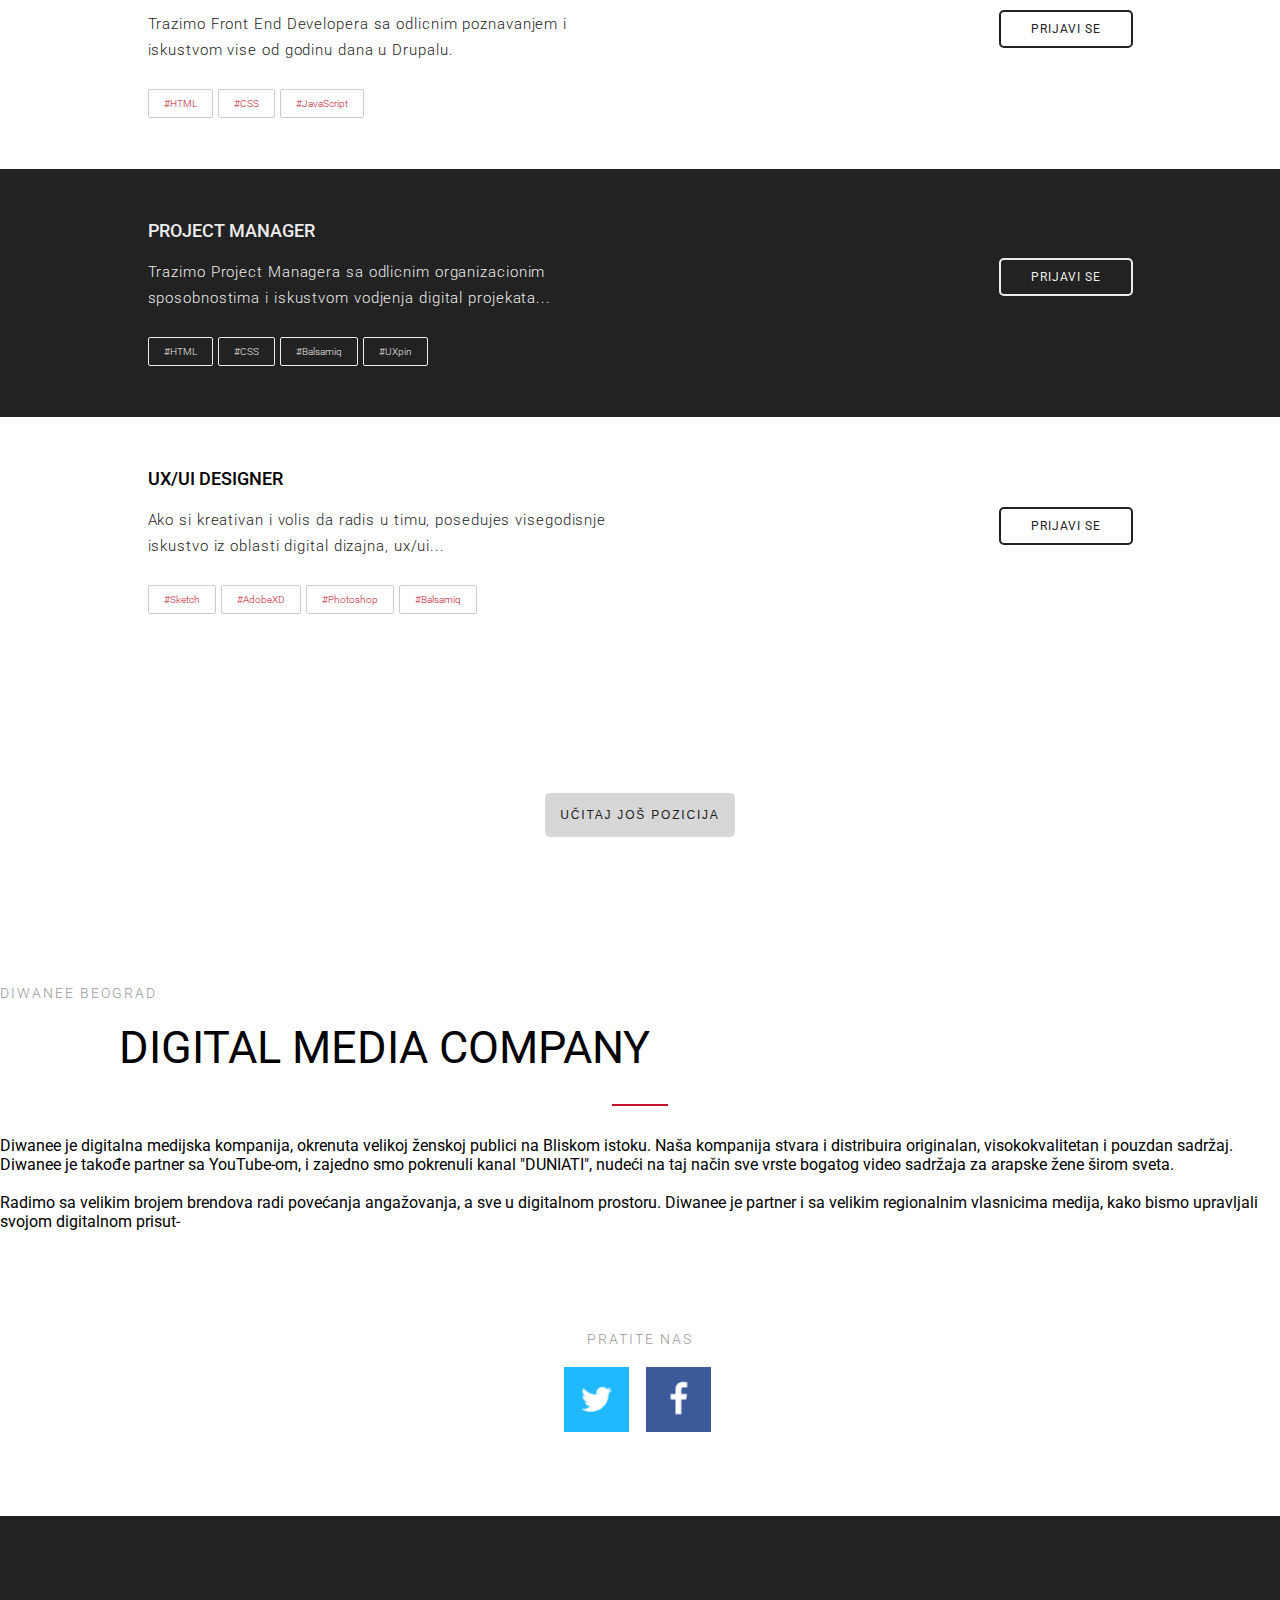
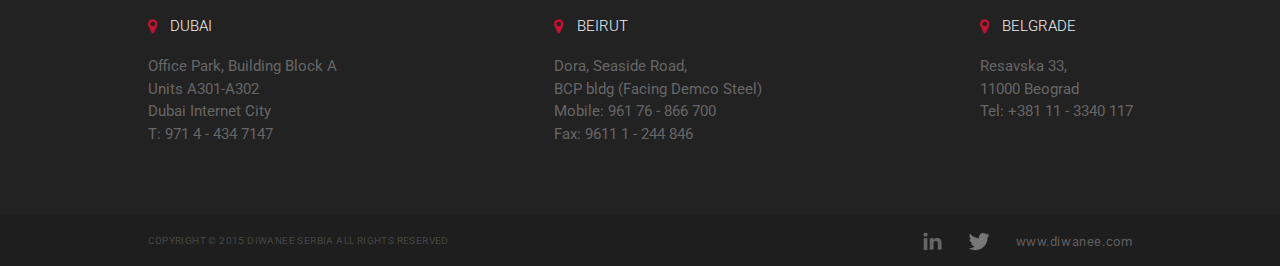
==== commit 03f403eb: "minor fixes" ====
--- a/index.html
+++ b/index.html
@@ -2,4 +2,4 @@
 		new Date().getTime(),event:'gtm.js'});var f=d.getElementsByTagName(s)[0],
 		j=d.createElement(s),dl=l!='dataLayer'?'&l='+l:'';j.async=true;j.src=
 		'https://www.googletagmanager.com/gtm.js?id='+i+dl;f.parentNode.insertBefore(j,f);
-		})(window,document,'script','dataLayer','GTM-KSB4TNJ');</script><!-- End Google Tag Manager --><meta charset="utf-8"><meta name="description" content="Diwanee je digitalna medijska kompanija, okrenuta velikoj ženskoj publici na Bliskom istoku. Naša kompanija stvara i distribuira originalan i pouzdan sadržaj"><meta name="robots" content="index, follow"><meta property="og:title" content="Diwanee Serbia"><meta property="og:url" content="https://igoruze86.github.io/"><meta property="og:description" content="Diwanee je digitalna medijska kompanija, okrenuta velikoj ženskoj publici na Bliskom istoku. Naša kompanija stvara i distribuira originalan i pouzdan sadržaj"><meta property="og:image" content="https://igoruze86.github.io/assets/img/banner_desk.png"><meta property="og:type" content="website"><meta name="twitter:card" content="summary_large_image"><meta name="”twitter:title”" content="Diwanee Serbia"><meta name="”twitter:description”" content="Digital Media Company - We are building the future of digital media. We are gamers, developers, designers, thinkers."><meta name="”twitter:image”" content="https://igoruze86.github.io/assets/img/banner_desk.png"><meta name="”twitter:site”" content="@uzelac_igor"><meta name="”twitter:url”" content="https://igoruze86.github.io/"><meta name="viewport" content="width=device-width,initial-scale=1"><link rel="preload" href="https://fonts.googleapis.com/css?family=Roboto:100,100i,300,300i,400,400i,500,500i,700,700i,900,900i" as="font"><title>Diwanee Serbia - Home</title><link rel="preload" type="image/x-icon" href="assets/img/favicon.png" as="image"><link href="assets/css/style.css" rel="stylesheet"></head><body><!-- Google Tag Manager (noscript) --><noscript><iframe src="https://www.googletagmanager.com/ns.html?id=GTM-KSB4TNJ" height="0" width="0" style="display:none;visibility:hidden"></iframe></noscript><!-- End Google Tag Manager (noscript) --><!-- Grid layout --><div class="grid-container"><div class="grid-item"></div><div class="grid-item"></div><div class="grid-item"></div><div class="grid-item"></div><div class="grid-item"></div></div><!-- End of Grid layout --><!-- HEADER --><nav><div class="c-nav-menu-mob"><div class="c-nav-menu-container"><ul><li><a href="#about" title="About" id="about-page">O NAMA</a></li><li><a href="#jobs" title="Jobs" id="jobs-page">POSLOVI</a></li><li><a href="contact_page" title="Contact" id="contact-page">KONTAKT</a></li></ul><div class="nav-menu-mob__social"><p>PRATITE NAS</p><a href="https://www.facebook.com/diwaneeserbia/" target="_blank"><img src="assets/img/fbico.png" alt="facebook grey icon" class="c-icons-nav-fbico"></a><a href="https://twitter.com/diwaneeserbia" target="_blank"><img src="assets/img/twittico.png" alt="twitter grey icon" class="c-icons-nav-twittico"></a></div></div></div><div class="b-nav"><a href="/" title="Home"><img src="assets/img/logo.png" alt="Company logo" class="c-icons-logo"></a><a href="/" title="Home"><img src="assets/img/logo-icon.png" alt="Company logo" class="c-icons-logo-icon"></a><div class="c-icons-burger"><span class="c-icons-burger-line1"></span> <span class="c-icons-burger-line2"></span> <span class="c-icons-burger-line3"></span></div><ul><li><a href="#about" id="about-page">O NAMA</a></li><li><a href="#jobs" id="jobs-page">POSLOVI</a></li><li><a href="contact_page" id="contact-page">KONTAKT</a></li></ul></div></nav><div class="b-header"><img src="assets/img/banner.png" alt="material banner for mobile" class="b-header-banner"> <img src="assets/img/banner_desk.png" alt="material banner for desktop" class="b-header-banner-desk"><div class="b-header-title"><h1>DIWANEE SERBIA</h1><img src="assets/img/red_dash.png" alt="red dash"><h2>DIGITAL MEDIA AGENCY</h2><p>Digital Media Agency always looking for motivated,<br>multi-talented, and organized people to join our<br>diverse team</p></div></div><!-- DESCRIPTION SECTION --><div class="b-description"><div class="c-description"><img src="assets/img/triangle.png" alt="triangle icon" class="c-icons-description"><h2>DEVELOPMENT</h2><img src="assets/img/grey_dash.png" alt="grey dash" class="c-icons-gray-dash"><p>Front-end Developers play a critical role in most projects at Code and Theory. They are actively	involved troughout the project lifecycle, often times starting with rapid prototypes early in the design phase.</p></div><div class="c-description c-description--gray"><img src="assets/img/circle.png" alt="circle icon" class="c-icons-description"><h2>WEB & UI DESIGN</h2><img src="assets/img/grey_dash.png" alt="grey dash" class="c-icons-gray-dash"><p>Front-end Developers play a critical role in most projects at Code and Theory. They are actively	involved troughout the project lifecycle, often times starting with rapid prototypes early in the design phase.</p></div><div class="c-description"><img src="assets/img/square.png" alt="square icon" class="c-icons-description"><h2>WORK IN TEAM</h2><img src="assets/img/grey_dash.png" alt="grey dash" class="c-icons-gray-dash"><p>Front-end Developers play a critical role in most projects at Code and Theory. They are actively	involved troughout the project lifecycle, often times starting with rapid prototypes early in the design phase.</p></div></div><!-- JOBS SECTION --> <a name="jobs"></a><div class="b-job-section"><h2 class="c-heading-pale">OTVORENE POZICIJE</h2><h1 class="c-heading">POSLOVI</h1><img src="assets/img/red_dash.png" alt="red dash" class="c-icons-red-dash c-icons-red-dash--center"><p>We are always looking for motivated, multi-talented, and organized people to join our diverse team.</p></div><!--POSITION Ads--><div class="b-job-positon"><!-- front-end eveloper --><div class="c-job-position-ad c-job-position-ad--bg1"><div class="w-hp-job-description-wrapper"><a href="job_page_fed" title="Job description"><h3 class="c-heading-small">FRONT-END DEVELOPER</h3></a><p>Trazimo Front End Developera sa odlicnim poznavanjem i iskustvom vise od godinu dana u Drupalu.</p><a href="job_page_fed" title="Job description" class="c-btn-apply">PRIJAVI SE</a><div class="c-lang-ls-noborder"><ul><li>#HTML</li><li>#CSS</li><li>#JavaScript</li></ul></div><div class="c-lang-ls-border c-lang-ls-border--red"><ul><li>#HTML</li><li>#CSS</li><li>#JavaScript</li></ul></div></div></div><!-- project manager --><div class="c-job-position-ad c-job-position-ad--bg2"><div class="w-hp-job-description-wrapper"><a href="job_page_pm" title="Job description"><h3 class="c-heading-small c-heading-small--contrast">PROJECT MANAGER</h3></a><p>Trazimo Project Managera sa odlicnim organizacionim sposobnostima i iskustvom vodjenja digital projekata...</p><a href="job_page_pm" title="Job description" class="c-btn-apply c-btn-apply--contrast">PRIJAVI SE</a><div class="c-lang-ls-noborder"><ul><li>#HTML</li><li>#CSS</li><li>#JavaScript</li></ul></div><div class="c-lang-ls-border c-lang-ls-border--white"><ul><li>#HTML</li><li>#CSS</li><li>#Balsamiq</li><li>#UXpin</li></ul></div></div></div><!-- ux/ui designer --><div class="c-job-position-ad c-job-position-ad--bg1"><div class="w-hp-job-description-wrapper"><a href="job_page_design" title="Job description"><h3 class="c-heading-small">UX/UI DESIGNER</h3></a><p>Ako si kreativan i volis da radis u timu, posedujes visegodisnje iskustvo iz oblasti digital dizajna, ux/ui...</p><a href="job_page_design" title="Job description" class="c-btn-apply">PRIJAVI SE</a><div class="c-lang-ls-noborder"><ul><li>#HTML</li><li>#CSS</li><li>#JavaScript</li></ul></div><div><ul class="c-lang-ls-border c-lang-ls-border--red"><li>#Sketch</li><li>#AdobeXD</li><li>#Photoshop</li><li>#Balsamiq</li></ul></div></div></div></div><div class="b-load"><button type="button" class="c-btn-load">UČITAJ JOŠ POZICIJA</button> <a name="about"></a></div><!-- ABOUT SECTION --><div class="b-about-wrapper"><div class="c-about"><h2 class="c-heading-pale">DIWANEE BEOGRAD</h2><h1 class="c-heading">DIGITAL MEDIA COMPANY</h1><img src="assets/img/red_dash.png" alt="red dash" class="c-icons-red-dash c-icons-red-dash--center"><p>Diwanee je digitalna medijska kompanija, okrenuta velikoj ženskoj publici na Bliskom istoku. Naša kompanija stvara i distribuira originalan, visokokvalitetan i pouzdan sadržaj. Diwanee je takođe partner sa YouTube-om, i zajedno smo pokrenuli kanal "DUNIATI", nudeći na taj način sve vrste bogatog video sadržaja za arapske žene širom sveta.<br><br>Radimo sa velikim brojem brendova radi povećanja angažovanja, a sve u digitalnom prostoru. Diwanee je partner i sa velikim regionalnim vlasnicima medija, kako bismo upravljali svojom digitalnom prisut-</p></div></div><!-- FOLLOW US SECTION --><div class="b-follow-us"><h2 class="c-heading-pale">PRATITE NAS</h2><div class="b-follow-us__icons"><a href="https://twitter.com/diwaneeserbia" target="_blank"><img src="assets/img/twitter_old_icon.png" alt="color square twitter icon" class="c-icons-twitt-color"></a><a href="https://www.facebook.com/diwaneeserbia/" target="_blank"><img src="assets/img/fb_old_icon.png" alt="color square facebook icon" class="c-icons-fb-color"></a></div></div><!-- LOCATIONS --><div class="b-location"><a name="contct"></a><div class="w-hp-location-wrapper"><div class="c-city-ls"><img src="assets/img/tag-pin.png" alt="red location tag" class="c-city-ls-pin"><h3>DUBAI</h3><p>Office Park, Building Block A<br>Units A301-A302<br>Dubai Internet City<br>T: 971 4 - 434 7147</p></div><div class="c-city-ls"><img src="assets/img/tag-pin.png" alt="red location tag" class="c-city-ls-pin"><h3>BEIRUT</h3><p>Dora, Seaside Road,<br>BCP bldg (Facing Demco Steel)<br>Mobile: 961 76 - 866 700<br>Fax: 9611 1 - 244 846</p></div><div class="c-city-ls"><img src="assets/img/tag-pin.png" alt="red location tag" class="c-city-ls-pin"><h3>BELGRADE</h3><p>Resavska 33,<br>11000 Beograd<br>Tel: +381 11 - 3340 117</p></div></div></div><!-- FOOTER --><div class="b-footer"><div class="w-footer-wrapper"><div class="b-footer__social-container"><a href="https://www.linkedin.com/company/diwanee" target="_blank"><img src="assets/img/linkdin_icon.png" alt="linkedin grey icon" class="c-icons-footer-in"></a><a href="https://twitter.com/diwaneeserbia" target="_blank"><img src="assets/img/twittico.png" alt="twitter grey icon" class="c-icons-footer-twitt"></a><a href="http://www.diwanee.com/" rel="nofollow" target="_blank"><p>www.diwanee.com</p></a></div><div class="b-footer__copyright-container"><p class="b-footer__copyrigtxt">COPYRIGHT © 2015 DIWANEE SERBIA ALL RIGHTS RESERVED</p></div></div></div><script src="https://ajax.googleapis.com/ajax/libs/jquery/3.3.1/jquery.min.js" async></script><script type="text/javascript" src="assets/js/main.min.js"></script></body></html>+		})(window,document,'script','dataLayer','GTM-KSB4TNJ');</script><!-- End Google Tag Manager --><meta charset="utf-8"><link href="https://fonts.googleapis.com/css?family=Roboto:100,100i,300,300i,400,400i,500,500i,900,900i&display=swap" rel="stylesheet"><meta name="description" content="Diwanee je digitalna medijska kompanija, okrenuta velikoj ženskoj publici na Bliskom istoku. Naša kompanija stvara i distribuira originalan i pouzdan sadržaj"><meta name="robots" content="index, follow"><meta property="og:title" content="Diwanee Serbia"><meta property="og:url" content="https://igoruze86.github.io/"><meta property="og:description" content="Diwanee je digitalna medijska kompanija, okrenuta velikoj ženskoj publici na Bliskom istoku. Naša kompanija stvara i distribuira originalan i pouzdan sadržaj"><meta property="og:image" content="https://igoruze86.github.io/assets/img/banner_desk.png"><meta property="og:type" content="website"><meta name="twitter:card" content="summary_large_image"><meta name="”twitter:title”" content="Diwanee Serbia"><meta name="”twitter:description”" content="Digital Media Company - We are building the future of digital media. We are gamers, developers, designers, thinkers."><meta name="”twitter:image”" content="https://igoruze86.github.io/assets/img/banner_desk.png"><meta name="”twitter:site”" content="@uzelac_igor"><meta name="”twitter:url”" content="https://igoruze86.github.io/"><meta name="viewport" content="width=device-width,initial-scale=1"><title>Diwanee Serbia - Home</title><link rel="shortcut icon" type="image/x-icon" href="assets/img/favicon.png"><link href="assets/css/style.css" rel="stylesheet"></head><body><!-- Google Tag Manager (noscript) --><noscript><iframe src="https://www.googletagmanager.com/ns.html?id=GTM-KSB4TNJ" height="0" width="0" style="display:none;visibility:hidden"></iframe></noscript><!-- End Google Tag Manager (noscript) --><!-- Grid layout --><div class="grid-container"><div class="grid-item"></div><div class="grid-item"></div><div class="grid-item"></div><div class="grid-item"></div><div class="grid-item"></div></div><!-- End of Grid layout --><!-- HEADER --><nav><div class="c-nav-menu-mob"><div class="c-nav-menu-container"><ul><li><a href="#about" title="About" id="about-page">O NAMA</a></li><li><a href="#jobs" title="Jobs" id="jobs-page">POSLOVI</a></li><li><a href="contact" title="Contact" id="contact-page">KONTAKT</a></li></ul><div class="nav-menu-mob__social"><p>PRATITE NAS</p><a href="https://www.facebook.com/diwaneeserbia/" target="_blank"><img src="assets/img/fbico.png" alt="facebook grey icon" class="c-icons-nav-fbico"></a><a href="https://twitter.com/diwaneeserbia" target="_blank"><img src="assets/img/twittico.png" alt="twitter grey icon" class="c-icons-nav-twittico"></a></div></div></div><div class="b-nav"><a href="/" title="Home"><img src="assets/img/logo.png" alt="Company logo" class="c-icons-logo"></a><a href="/" title="Home"><img src="assets/img/logo-icon.png" alt="Company logo" class="c-icons-logo-icon"></a><div class="c-icons-burger"><span class="c-icons-burger-line1"></span> <span class="c-icons-burger-line2"></span> <span class="c-icons-burger-line3"></span></div><ul><li><a href="#about" id="about-page">O NAMA</a></li><li><a href="#jobs" id="jobs-page">POSLOVI</a></li><li><a href="contact" id="contact-page">KONTAKT</a></li></ul></div></nav><div class="b-header"><img src="assets/img/banner.png" alt="material banner for mobile" class="b-header-banner"> <img src="assets/img/banner_desk.png" alt="material banner for desktop" class="b-header-banner-desk"><div class="b-header-title"><h1>DIWANEE SERBIA</h1><img src="assets/img/red_dash.png" alt="red dash"><h2>DIGITAL MEDIA AGENCY</h2><p>Digital Media Agency always looking for motivated,<br>multi-talented, and organized people to join our<br>diverse team</p></div></div><!-- DESCRIPTION SECTION --><div class="b-description"><div class="c-description"><img src="assets/img/triangle.png" alt="triangle icon" class="c-icons-description"><h2>DEVELOPMENT</h2><img src="assets/img/grey_dash.png" alt="grey dash" class="c-icons-gray-dash"><p>Front-end Developers play a critical role in most projects at Code and Theory. They are actively	involved troughout the project lifecycle, often times starting with rapid prototypes early in the design phase.</p></div><div class="c-description c-description--gray"><img src="assets/img/circle.png" alt="circle icon" class="c-icons-description"><h2>WEB & UI DESIGN</h2><img src="assets/img/grey_dash.png" alt="grey dash" class="c-icons-gray-dash"><p>Front-end Developers play a critical role in most projects at Code and Theory. They are actively	involved troughout the project lifecycle, often times starting with rapid prototypes early in the design phase.</p></div><div class="c-description"><img src="assets/img/square.png" alt="square icon" class="c-icons-description"><h2>WORK IN TEAM</h2><img src="assets/img/grey_dash.png" alt="grey dash" class="c-icons-gray-dash"><p>Front-end Developers play a critical role in most projects at Code and Theory. They are actively	involved troughout the project lifecycle, often times starting with rapid prototypes early in the design phase.</p></div></div><!-- JOBS SECTION --> <a name="jobs"></a><div class="b-job-section"><h2 class="c-heading-pale">OTVORENE POZICIJE</h2><h1 class="c-heading">POSLOVI</h1><img src="assets/img/red_dash.png" alt="red dash" class="c-icons-red-dash c-icons-red-dash--center"><p>We are always looking for motivated, multi-talented, and organized people to join our diverse team.</p></div><!--POSITION Ads--><div class="b-job-positon"><!-- front-end eveloper --><div class="c-job-position-ad c-job-position-ad--bg1"><div class="w-hp-job-description-wrapper"><a href="front-end-developer" title="Job description"><h3 class="c-heading-small">FRONT-END DEVELOPER</h3></a><p>Trazimo Front End Developera sa odlicnim poznavanjem i iskustvom vise od godinu dana u Drupalu.</p><a href="front-end-developer" title="Job description" class="c-btn-apply">PRIJAVI SE</a><div class="c-lang-ls-noborder"><ul><li>#HTML</li><li>#CSS</li><li>#JavaScript</li></ul></div><div class="c-lang-ls-border c-lang-ls-border--red"><ul><li>#HTML</li><li>#CSS</li><li>#JavaScript</li></ul></div></div></div><!-- project manager --><div class="c-job-position-ad c-job-position-ad--bg2"><div class="w-hp-job-description-wrapper"><a href="project-manager" title="Job description"><h3 class="c-heading-small c-heading-small--contrast">PROJECT MANAGER</h3></a><p>Trazimo Project Managera sa odlicnim organizacionim sposobnostima i iskustvom vodjenja digital projekata...</p><a href="project-manager" title="Job description" class="c-btn-apply c-btn-apply--contrast">PRIJAVI SE</a><div class="c-lang-ls-noborder"><ul><li>#HTML</li><li>#CSS</li><li>#JavaScript</li></ul></div><div class="c-lang-ls-border c-lang-ls-border--white"><ul><li>#HTML</li><li>#CSS</li><li>#Balsamiq</li><li>#UXpin</li></ul></div></div></div><!-- ux/ui designer --><div class="c-job-position-ad c-job-position-ad--bg1"><div class="w-hp-job-description-wrapper"><a href="designer" title="Job description"><h3 class="c-heading-small">UX/UI DESIGNER</h3></a><p>Ako si kreativan i volis da radis u timu, posedujes visegodisnje iskustvo iz oblasti digital dizajna, ux/ui...</p><a href="designer" title="Job description" class="c-btn-apply">PRIJAVI SE</a><div class="c-lang-ls-noborder"><ul><li>#HTML</li><li>#CSS</li><li>#JavaScript</li></ul></div><div><ul class="c-lang-ls-border c-lang-ls-border--red"><li>#Sketch</li><li>#AdobeXD</li><li>#Photoshop</li><li>#Balsamiq</li></ul></div></div></div></div><div class="b-load"><button type="button" class="c-btn-load">UČITAJ JOŠ POZICIJA</button> <a name="about"></a></div><!-- ABOUT SECTION --><div class="b-about-wrapper"><div class="c-about"><h2 class="c-heading-pale">DIWANEE BEOGRAD</h2><h1 class="c-heading">DIGITAL MEDIA COMPANY</h1><img src="assets/img/red_dash.png" alt="red dash" class="c-icons-red-dash c-icons-red-dash--center"><p>Diwanee je digitalna medijska kompanija, okrenuta velikoj ženskoj publici na Bliskom istoku. Naša kompanija stvara i distribuira originalan, visokokvalitetan i pouzdan sadržaj. Diwanee je takođe partner sa YouTube-om, i zajedno smo pokrenuli kanal "DUNIATI", nudeći na taj način sve vrste bogatog video sadržaja za arapske žene širom sveta.<br><br>Radimo sa velikim brojem brendova radi povećanja angažovanja, a sve u digitalnom prostoru. Diwanee je partner i sa velikim regionalnim vlasnicima medija, kako bismo upravljali svojom digitalnom prisut-</p></div></div><!-- FOLLOW US SECTION --><div class="b-follow-us"><h2 class="c-heading-pale">PRATITE NAS</h2><div class="b-follow-us__icons"><a href="https://twitter.com/diwaneeserbia" target="_blank"><img src="assets/img/twitter_old_icon.png" alt="color square twitter icon" class="c-icons-twitt-color"></a><a href="https://www.facebook.com/diwaneeserbia/" target="_blank"><img src="assets/img/fb_old_icon.png" alt="color square facebook icon" class="c-icons-fb-color"></a></div></div><!-- LOCATIONS --><div class="b-location"><a name="contct"></a><div class="w-hp-location-wrapper"><div class="c-city-ls"><img src="assets/img/tag-pin.png" alt="red location tag" class="c-city-ls-pin"><h3>DUBAI</h3><p>Office Park, Building Block A<br>Units A301-A302<br>Dubai Internet City<br>T: 971 4 - 434 7147</p></div><div class="c-city-ls"><img src="assets/img/tag-pin.png" alt="red location tag" class="c-city-ls-pin"><h3>BEIRUT</h3><p>Dora, Seaside Road,<br>BCP bldg (Facing Demco Steel)<br>Mobile: 961 76 - 866 700<br>Fax: 9611 1 - 244 846</p></div><div class="c-city-ls"><img src="assets/img/tag-pin.png" alt="red location tag" class="c-city-ls-pin"><h3>BELGRADE</h3><p>Resavska 33,<br>11000 Beograd<br>Tel: +381 11 - 3340 117</p></div></div></div><!-- FOOTER --><div class="b-footer"><div class="w-footer-wrapper"><div class="b-footer__social-container"><a href="https://www.linkedin.com/company/diwanee" target="_blank"><img src="assets/img/linkdin_icon.png" alt="linkedin grey icon" class="c-icons-footer-in"></a><a href="https://twitter.com/diwaneeserbia" target="_blank"><img src="assets/img/twittico.png" alt="twitter grey icon" class="c-icons-footer-twitt"></a><a href="http://www.diwanee.com/" rel="nofollow" target="_blank"><p>www.diwanee.com</p></a></div><div class="b-footer__copyright-container"><p class="b-footer__copyrigtxt">COPYRIGHT © 2015 DIWANEE SERBIA ALL RIGHTS RESERVED</p></div></div></div><script src="https://ajax.googleapis.com/ajax/libs/jquery/3.3.1/jquery.min.js"></script><script type="text/javascript" src="assets/js/main.min.js"></script></body></html>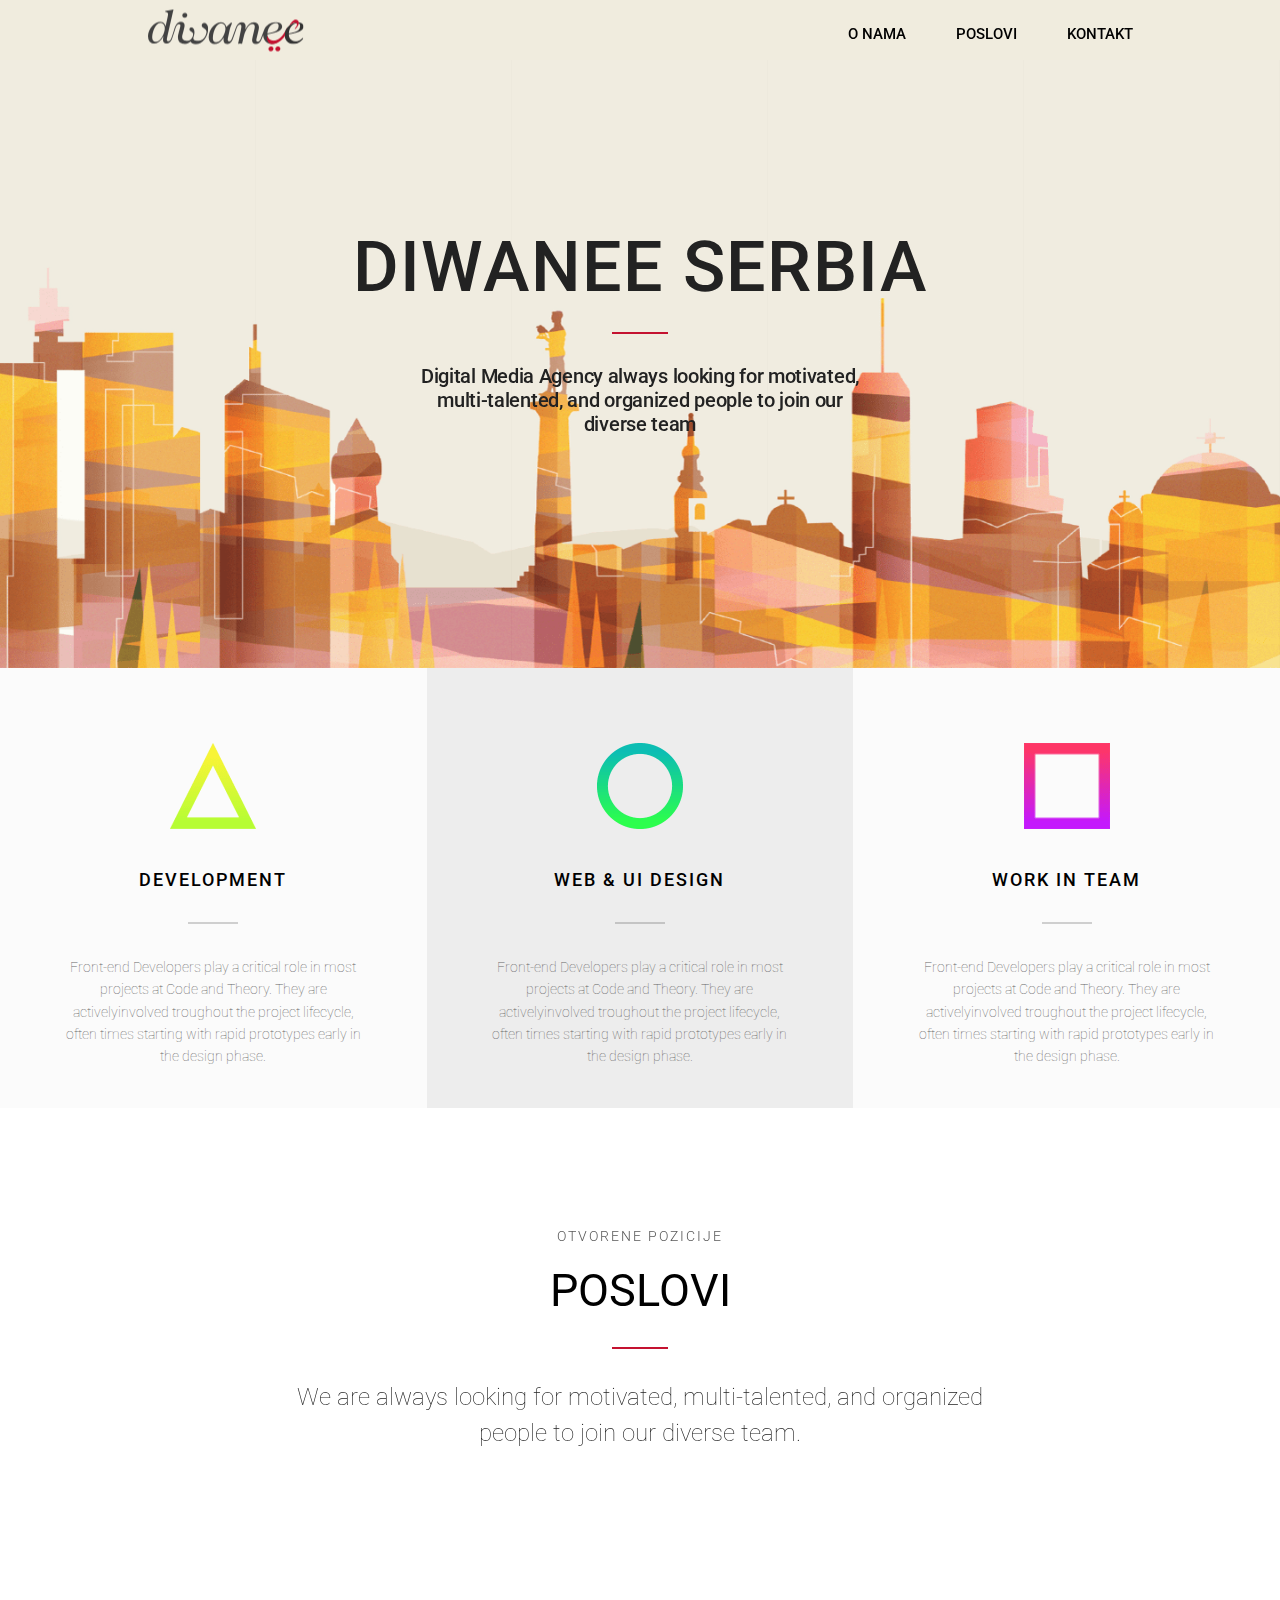
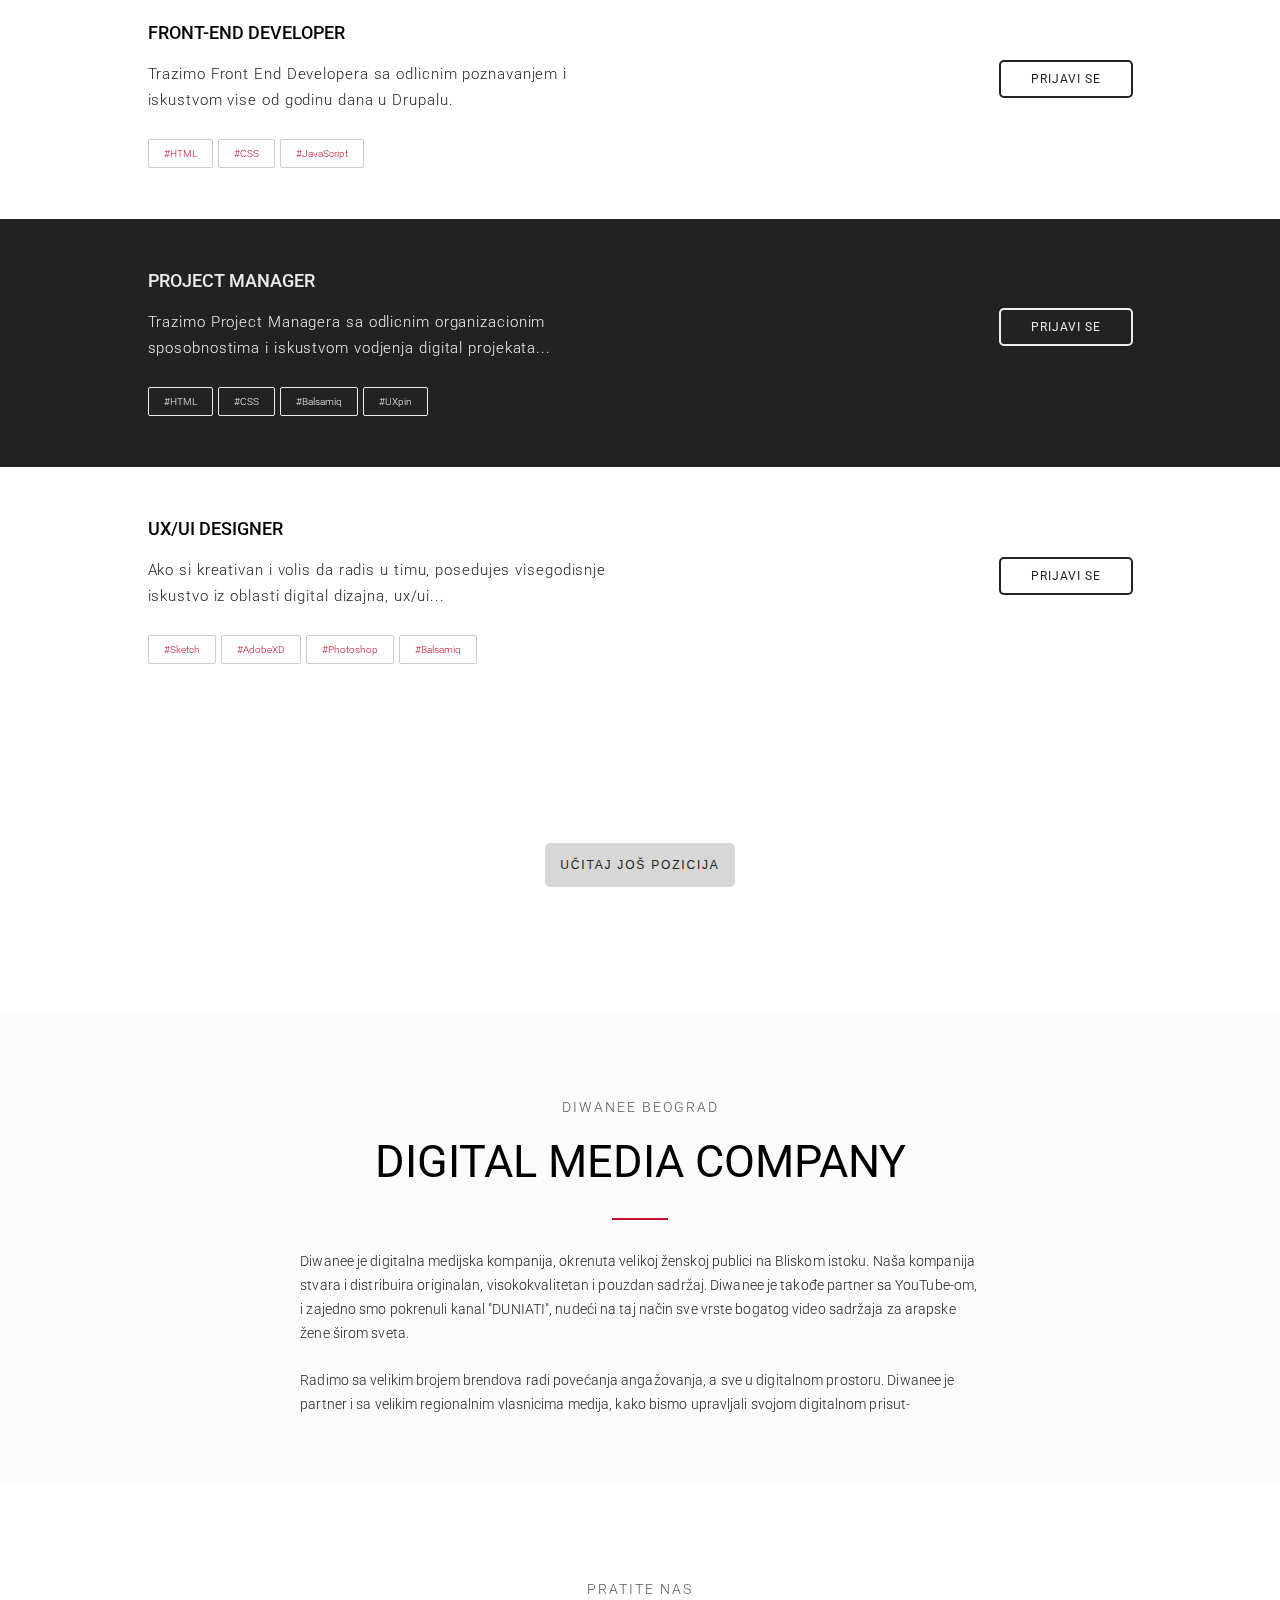
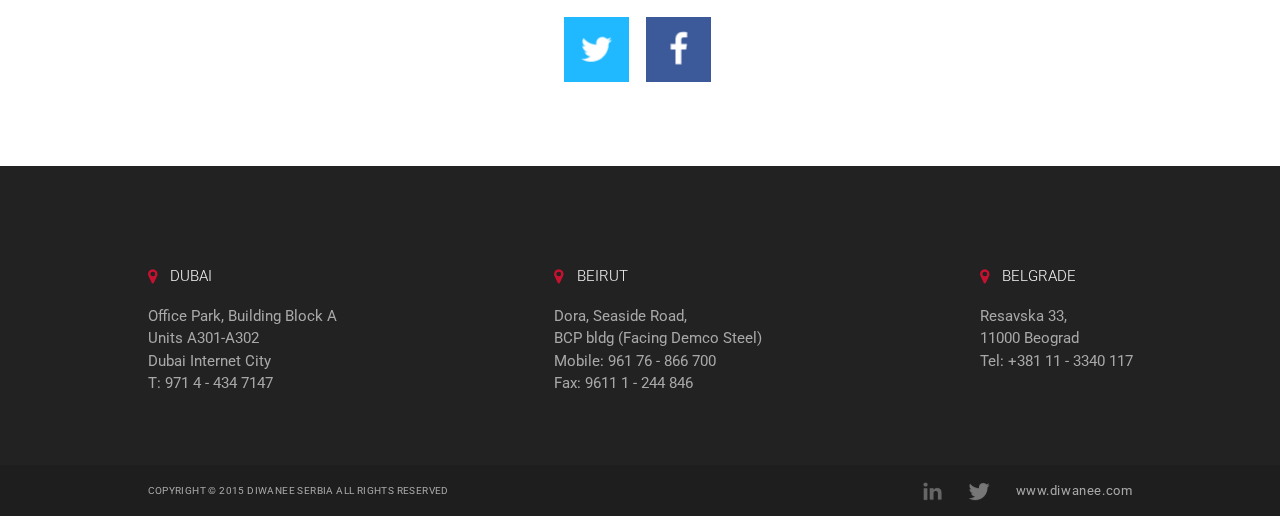
==== commit d4773724: "Update index.html" ====
--- a/index.html
+++ b/index.html
@@ -1,5 +1 @@
-<!DOCTYPE html><html lang="en"><head><!-- Google Tag Manager --><script>(function(w,d,s,l,i){w[l]=w[l]||[];w[l].push({'gtm.start':
-		new Date().getTime(),event:'gtm.js'});var f=d.getElementsByTagName(s)[0],
-		j=d.createElement(s),dl=l!='dataLayer'?'&l='+l:'';j.async=true;j.src=
-		'https://www.googletagmanager.com/gtm.js?id='+i+dl;f.parentNode.insertBefore(j,f);
-		})(window,document,'script','dataLayer','GTM-KSB4TNJ');</script><!-- End Google Tag Manager --><meta charset="utf-8"><link href="https://fonts.googleapis.com/css?family=Roboto:100,100i,300,300i,400,400i,500,500i,900,900i&display=swap" rel="stylesheet"><meta name="description" content="Diwanee je digitalna medijska kompanija, okrenuta velikoj ženskoj publici na Bliskom istoku. Naša kompanija stvara i distribuira originalan i pouzdan sadržaj"><meta name="robots" content="index, follow"><meta property="og:title" content="Diwanee Serbia"><meta property="og:url" content="https://igoruze86.github.io/"><meta property="og:description" content="Diwanee je digitalna medijska kompanija, okrenuta velikoj ženskoj publici na Bliskom istoku. Naša kompanija stvara i distribuira originalan i pouzdan sadržaj"><meta property="og:image" content="https://igoruze86.github.io/assets/img/banner_desk.png"><meta property="og:type" content="website"><meta name="twitter:card" content="summary_large_image"><meta name="”twitter:title”" content="Diwanee Serbia"><meta name="”twitter:description”" content="Digital Media Company - We are building the future of digital media. We are gamers, developers, designers, thinkers."><meta name="”twitter:image”" content="https://igoruze86.github.io/assets/img/banner_desk.png"><meta name="”twitter:site”" content="@uzelac_igor"><meta name="”twitter:url”" content="https://igoruze86.github.io/"><meta name="viewport" content="width=device-width,initial-scale=1"><title>Diwanee Serbia - Home</title><link rel="shortcut icon" type="image/x-icon" href="assets/img/favicon.png"><link href="assets/css/style.css" rel="stylesheet"></head><body><!-- Google Tag Manager (noscript) --><noscript><iframe src="https://www.googletagmanager.com/ns.html?id=GTM-KSB4TNJ" height="0" width="0" style="display:none;visibility:hidden"></iframe></noscript><!-- End Google Tag Manager (noscript) --><!-- Grid layout --><div class="grid-container"><div class="grid-item"></div><div class="grid-item"></div><div class="grid-item"></div><div class="grid-item"></div><div class="grid-item"></div></div><!-- End of Grid layout --><!-- HEADER --><nav><div class="c-nav-menu-mob"><div class="c-nav-menu-container"><ul><li><a href="#about" title="About" id="about-page">O NAMA</a></li><li><a href="#jobs" title="Jobs" id="jobs-page">POSLOVI</a></li><li><a href="contact" title="Contact" id="contact-page">KONTAKT</a></li></ul><div class="nav-menu-mob__social"><p>PRATITE NAS</p><a href="https://www.facebook.com/diwaneeserbia/" target="_blank"><img src="assets/img/fbico.png" alt="facebook grey icon" class="c-icons-nav-fbico"></a><a href="https://twitter.com/diwaneeserbia" target="_blank"><img src="assets/img/twittico.png" alt="twitter grey icon" class="c-icons-nav-twittico"></a></div></div></div><div class="b-nav"><a href="/" title="Home"><img src="assets/img/logo.png" alt="Company logo" class="c-icons-logo"></a><a href="/" title="Home"><img src="assets/img/logo-icon.png" alt="Company logo" class="c-icons-logo-icon"></a><div class="c-icons-burger"><span class="c-icons-burger-line1"></span> <span class="c-icons-burger-line2"></span> <span class="c-icons-burger-line3"></span></div><ul><li><a href="#about" id="about-page">O NAMA</a></li><li><a href="#jobs" id="jobs-page">POSLOVI</a></li><li><a href="contact" id="contact-page">KONTAKT</a></li></ul></div></nav><div class="b-header"><img src="assets/img/banner.png" alt="material banner for mobile" class="b-header-banner"> <img src="assets/img/banner_desk.png" alt="material banner for desktop" class="b-header-banner-desk"><div class="b-header-title"><h1>DIWANEE SERBIA</h1><img src="assets/img/red_dash.png" alt="red dash"><h2>DIGITAL MEDIA AGENCY</h2><p>Digital Media Agency always looking for motivated,<br>multi-talented, and organized people to join our<br>diverse team</p></div></div><!-- DESCRIPTION SECTION --><div class="b-description"><div class="c-description"><img src="assets/img/triangle.png" alt="triangle icon" class="c-icons-description"><h2>DEVELOPMENT</h2><img src="assets/img/grey_dash.png" alt="grey dash" class="c-icons-gray-dash"><p>Front-end Developers play a critical role in most projects at Code and Theory. They are actively	involved troughout the project lifecycle, often times starting with rapid prototypes early in the design phase.</p></div><div class="c-description c-description--gray"><img src="assets/img/circle.png" alt="circle icon" class="c-icons-description"><h2>WEB & UI DESIGN</h2><img src="assets/img/grey_dash.png" alt="grey dash" class="c-icons-gray-dash"><p>Front-end Developers play a critical role in most projects at Code and Theory. They are actively	involved troughout the project lifecycle, often times starting with rapid prototypes early in the design phase.</p></div><div class="c-description"><img src="assets/img/square.png" alt="square icon" class="c-icons-description"><h2>WORK IN TEAM</h2><img src="assets/img/grey_dash.png" alt="grey dash" class="c-icons-gray-dash"><p>Front-end Developers play a critical role in most projects at Code and Theory. They are actively	involved troughout the project lifecycle, often times starting with rapid prototypes early in the design phase.</p></div></div><!-- JOBS SECTION --> <a name="jobs"></a><div class="b-job-section"><h2 class="c-heading-pale">OTVORENE POZICIJE</h2><h1 class="c-heading">POSLOVI</h1><img src="assets/img/red_dash.png" alt="red dash" class="c-icons-red-dash c-icons-red-dash--center"><p>We are always looking for motivated, multi-talented, and organized people to join our diverse team.</p></div><!--POSITION Ads--><div class="b-job-positon"><!-- front-end eveloper --><div class="c-job-position-ad c-job-position-ad--bg1"><div class="w-hp-job-description-wrapper"><a href="front-end-developer" title="Job description"><h3 class="c-heading-small">FRONT-END DEVELOPER</h3></a><p>Trazimo Front End Developera sa odlicnim poznavanjem i iskustvom vise od godinu dana u Drupalu.</p><a href="front-end-developer" title="Job description" class="c-btn-apply">PRIJAVI SE</a><div class="c-lang-ls-noborder"><ul><li>#HTML</li><li>#CSS</li><li>#JavaScript</li></ul></div><div class="c-lang-ls-border c-lang-ls-border--red"><ul><li>#HTML</li><li>#CSS</li><li>#JavaScript</li></ul></div></div></div><!-- project manager --><div class="c-job-position-ad c-job-position-ad--bg2"><div class="w-hp-job-description-wrapper"><a href="project-manager" title="Job description"><h3 class="c-heading-small c-heading-small--contrast">PROJECT MANAGER</h3></a><p>Trazimo Project Managera sa odlicnim organizacionim sposobnostima i iskustvom vodjenja digital projekata...</p><a href="project-manager" title="Job description" class="c-btn-apply c-btn-apply--contrast">PRIJAVI SE</a><div class="c-lang-ls-noborder"><ul><li>#HTML</li><li>#CSS</li><li>#JavaScript</li></ul></div><div class="c-lang-ls-border c-lang-ls-border--white"><ul><li>#HTML</li><li>#CSS</li><li>#Balsamiq</li><li>#UXpin</li></ul></div></div></div><!-- ux/ui designer --><div class="c-job-position-ad c-job-position-ad--bg1"><div class="w-hp-job-description-wrapper"><a href="designer" title="Job description"><h3 class="c-heading-small">UX/UI DESIGNER</h3></a><p>Ako si kreativan i volis da radis u timu, posedujes visegodisnje iskustvo iz oblasti digital dizajna, ux/ui...</p><a href="designer" title="Job description" class="c-btn-apply">PRIJAVI SE</a><div class="c-lang-ls-noborder"><ul><li>#HTML</li><li>#CSS</li><li>#JavaScript</li></ul></div><div><ul class="c-lang-ls-border c-lang-ls-border--red"><li>#Sketch</li><li>#AdobeXD</li><li>#Photoshop</li><li>#Balsamiq</li></ul></div></div></div></div><div class="b-load"><button type="button" class="c-btn-load">UČITAJ JOŠ POZICIJA</button> <a name="about"></a></div><!-- ABOUT SECTION --><div class="b-about-wrapper"><div class="c-about"><h2 class="c-heading-pale">DIWANEE BEOGRAD</h2><h1 class="c-heading">DIGITAL MEDIA COMPANY</h1><img src="assets/img/red_dash.png" alt="red dash" class="c-icons-red-dash c-icons-red-dash--center"><p>Diwanee je digitalna medijska kompanija, okrenuta velikoj ženskoj publici na Bliskom istoku. Naša kompanija stvara i distribuira originalan, visokokvalitetan i pouzdan sadržaj. Diwanee je takođe partner sa YouTube-om, i zajedno smo pokrenuli kanal "DUNIATI", nudeći na taj način sve vrste bogatog video sadržaja za arapske žene širom sveta.<br><br>Radimo sa velikim brojem brendova radi povećanja angažovanja, a sve u digitalnom prostoru. Diwanee je partner i sa velikim regionalnim vlasnicima medija, kako bismo upravljali svojom digitalnom prisut-</p></div></div><!-- FOLLOW US SECTION --><div class="b-follow-us"><h2 class="c-heading-pale">PRATITE NAS</h2><div class="b-follow-us__icons"><a href="https://twitter.com/diwaneeserbia" target="_blank"><img src="assets/img/twitter_old_icon.png" alt="color square twitter icon" class="c-icons-twitt-color"></a><a href="https://www.facebook.com/diwaneeserbia/" target="_blank"><img src="assets/img/fb_old_icon.png" alt="color square facebook icon" class="c-icons-fb-color"></a></div></div><!-- LOCATIONS --><div class="b-location"><a name="contct"></a><div class="w-hp-location-wrapper"><div class="c-city-ls"><img src="assets/img/tag-pin.png" alt="red location tag" class="c-city-ls-pin"><h3>DUBAI</h3><p>Office Park, Building Block A<br>Units A301-A302<br>Dubai Internet City<br>T: 971 4 - 434 7147</p></div><div class="c-city-ls"><img src="assets/img/tag-pin.png" alt="red location tag" class="c-city-ls-pin"><h3>BEIRUT</h3><p>Dora, Seaside Road,<br>BCP bldg (Facing Demco Steel)<br>Mobile: 961 76 - 866 700<br>Fax: 9611 1 - 244 846</p></div><div class="c-city-ls"><img src="assets/img/tag-pin.png" alt="red location tag" class="c-city-ls-pin"><h3>BELGRADE</h3><p>Resavska 33,<br>11000 Beograd<br>Tel: +381 11 - 3340 117</p></div></div></div><!-- FOOTER --><div class="b-footer"><div class="w-footer-wrapper"><div class="b-footer__social-container"><a href="https://www.linkedin.com/company/diwanee" target="_blank"><img src="assets/img/linkdin_icon.png" alt="linkedin grey icon" class="c-icons-footer-in"></a><a href="https://twitter.com/diwaneeserbia" target="_blank"><img src="assets/img/twittico.png" alt="twitter grey icon" class="c-icons-footer-twitt"></a><a href="http://www.diwanee.com/" rel="nofollow" target="_blank"><p>www.diwanee.com</p></a></div><div class="b-footer__copyright-container"><p class="b-footer__copyrigtxt">COPYRIGHT © 2015 DIWANEE SERBIA ALL RIGHTS RESERVED</p></div></div></div><script src="https://ajax.googleapis.com/ajax/libs/jquery/3.3.1/jquery.min.js"></script><script type="text/javascript" src="assets/js/main.min.js"></script></body></html>+<!DOCTYPE html><html lang="en"><head><script>(function(w,d,s,l,i){w[l]=w[l]||[];w[l].push({'gtm.start':new Date().getTime(),event:'gtm.js'});var f=d.getElementsByTagName(s)[0],j=d.createElement(s),dl=l!='dataLayer'?'&l='+l:'';j.async=true;j.src='https://www.googletagmanager.com/gtm.js?id='+i+dl;f.parentNode.insertBefore(j,f);})(window,document,'script','dataLayer','GTM-KSB4TNJ');</script><meta charset="utf-8"><link rel="preconnect" href="https://fonts.gstatic.com/" crossorigin><link rel="preload" as="style" href="https://fonts.googleapis.com/css?family=Roboto:100,100i,300,300i,400,400i,500,500i,900,900i&display=swap" onload="this.onload=null;this.rel='stylesheet'"/><noscript><link href="https://fonts.googleapis.com/css?family=Roboto:100,100i,300,300i,400,400i,500,500i,900,900i&display=swap" rel="stylesheet" type="text/css"/></noscript><link rel="preconnect" href="https://www.google-analytics.com"><meta name="description" content="Diwanee je digitalna medijska kompanija, okrenuta velikoj ženskoj publici na Bliskom istoku. Naša kompanija stvara i distribuira originalan i pouzdan sadržaj"><meta name="robots" content="index, follow"><meta property="og:title" content="Diwanee Serbia"><meta property="og:url" content="https://igoruze86.github.io/"><meta property="og:description" content="Diwanee je digitalna medijska kompanija, okrenuta velikoj ženskoj publici na Bliskom istoku. Naša kompanija stvara i distribuira originalan i pouzdan sadržaj"><meta property="og:image" content="https://igoruze86.github.io/assets/img/banner_desk.png"><meta property="og:type" content="website"><meta name="twitter:card" content="summary_large_image"><meta name="”twitter:title”" content="Diwanee Serbia"><meta name="”twitter:description”" content="Digital Media Company - We are building the future of digital media. We are gamers, developers, designers, thinkers."><meta name="”twitter:image”" content="https://igoruze86.github.io/assets/img/banner_desk.png"><meta name="”twitter:site”" content="@uzelac_igor"><meta name="”twitter:url”" content="https://igoruze86.github.io/"><meta name="viewport" content="width=device-width,initial-scale=1"><title>Diwanee Serbia - Home</title><link rel="shortcut icon" type="image/x-icon" href="assets/img/favicon.png"><link href="assets/css/style.css" rel="stylesheet"></head><body><noscript><iframe src="https://www.googletagmanager.com/ns.html?id=GTM-KSB4TNJ" height="0" width="0" style="display:none;visibility:hidden"></iframe></noscript><div class="grid-container"><div class="grid-item"></div><div class="grid-item"></div><div class="grid-item"></div><div class="grid-item"></div><div class="grid-item"></div></div><nav><div class="c-nav-menu-mob"><div class="c-nav-menu-container"><ul><li><a href="#about" title="About" id="about-page">O NAMA</a></li><li><a href="#jobs" title="Jobs" id="jobs-page">POSLOVI</a></li><li><a href="contact" title="Contact" id="contact-page">KONTAKT</a></li></ul><div class="nav-menu-mob__social"><p>PRATITE NAS</p><a href="https://www.facebook.com/diwaneeserbia/" target="_blank" rel="noreferrer"><img src="assets/img/fbico.png" alt="facebook grey icon" class="c-icons-nav-fbico"></a><a href="https://twitter.com/diwaneeserbia" target="_blank" rel="noreferrer"><img src="assets/img/twittico.png" alt="twitter grey icon" class="c-icons-nav-twittico"></a></div></div></div><div class="b-nav"><a href="/" title="Home"><img src="assets/img/logo.png" alt="Company logo" class="c-icons-logo"></a><a href="/" title="Home"><img src="assets/img/logo-icon.png" alt="Company logo" class="c-icons-logo-icon"></a><div class="c-icons-burger"><span class="c-icons-burger-line1"></span> <span class="c-icons-burger-line2"></span> <span class="c-icons-burger-line3"></span></div><ul><li><a href="#about" id="about-page">O NAMA</a></li><li><a href="#jobs" id="jobs-page">POSLOVI</a></li><li><a href="contact" id="contact-page">KONTAKT</a></li></ul></div></nav><div class="b-header"><img src="assets/img/banner.png" alt="material banner for mobile" class="b-header-banner"> <img src="assets/img/banner_desk.png" alt="material banner for desktop" class="b-header-banner-desk"><div class="b-header-title"><h1>DIWANEE SERBIA</h1><img src="assets/img/red_dash.png" alt="red dash"><h2>DIGITAL MEDIA AGENCY</h2><p>Digital Media Agency always looking for motivated,<br>multi-talented, and organized people to join our<br>diverse team</p></div></div><div class="b-description"><div class="c-description"><img src="assets/img/triangle.png" alt="triangle icon" class="c-icons-description"><h2>DEVELOPMENT</h2><img src="assets/img/grey_dash.png" alt="grey dash" class="c-icons-gray-dash"><p>Front-end Developers play a critical role in most projects at Code and Theory. They are activelyinvolved troughout the project lifecycle, often times starting with rapid prototypes early in the design phase.</p></div><div class="c-description c-description--gray"><img src="assets/img/circle.png" alt="circle icon" class="c-icons-description"><h2>WEB & UI DESIGN</h2><img src="assets/img/grey_dash.png" alt="grey dash" class="c-icons-gray-dash"><p>Front-end Developers play a critical role in most projects at Code and Theory. They are activelyinvolved troughout the project lifecycle, often times starting with rapid prototypes early in the design phase.</p></div><div class="c-description"><img src="assets/img/square.png" alt="square icon" class="c-icons-description"><h2>WORK IN TEAM</h2><img src="assets/img/grey_dash.png" alt="grey dash" class="c-icons-gray-dash"><p>Front-end Developers play a critical role in most projects at Code and Theory. They are activelyinvolved troughout the project lifecycle, often times starting with rapid prototypes early in the design phase.</p></div></div><a name="jobs"></a><div class="b-job-section"><h2 class="c-heading-pale">OTVORENE POZICIJE</h2><h1 class="c-heading">POSLOVI</h1><img src="assets/img/red_dash.png" alt="red dash" class="c-icons-red-dash c-icons-red-dash--center"><p>We are always looking for motivated, multi-talented, and organized people to join our diverse team.</p></div><div class="b-job-positon"><div class="c-job-position-ad c-job-position-ad--bg1"><div class="w-hp-job-description-wrapper"><a href="front-end-developer" title="Job description"><h2 class="c-heading-small">FRONT-END DEVELOPER</h2></a><p>Trazimo Front End Developera sa odlicnim poznavanjem i iskustvom vise od godinu dana u Drupalu.</p><a href="front-end-developer" title="Job description" class="c-btn-apply">PRIJAVI SE</a><div class="c-lang-ls-noborder"><ul><li>#HTML</li><li>#CSS</li><li>#JavaScript</li></ul></div><div class="c-lang-ls-border c-lang-ls-border--red"><ul><li>#HTML</li><li>#CSS</li><li>#JavaScript</li></ul></div></div></div><div class="c-job-position-ad c-job-position-ad--bg2"><div class="w-hp-job-description-wrapper"><a href="project-manager" title="Job description"><h2 class="c-heading-small c-heading-small--contrast">PROJECT MANAGER</h2></a><p>Trazimo Project Managera sa odlicnim organizacionim sposobnostima i iskustvom vodjenja digital projekata...</p><a href="project-manager" title="Job description" class="c-btn-apply c-btn-apply--contrast">PRIJAVI SE</a><div class="c-lang-ls-noborder"><ul><li>#HTML</li><li>#CSS</li><li>#JavaScript</li></ul></div><div class="c-lang-ls-border c-lang-ls-border--white"><ul><li>#HTML</li><li>#CSS</li><li>#Balsamiq</li><li>#UXpin</li></ul></div></div></div><div class="c-job-position-ad c-job-position-ad--bg1"><div class="w-hp-job-description-wrapper"><a href="designer" title="Job description"><h2 class="c-heading-small">UX/UI DESIGNER</h2></a><p>Ako si kreativan i volis da radis u timu, posedujes visegodisnje iskustvo iz oblasti digital dizajna, ux/ui...</p><a href="designer" title="Job description" class="c-btn-apply">PRIJAVI SE</a><div class="c-lang-ls-noborder"><ul><li>#HTML</li><li>#CSS</li><li>#JavaScript</li></ul></div><div><ul class="c-lang-ls-border c-lang-ls-border--red"><li>#Sketch</li><li>#AdobeXD</li><li>#Photoshop</li><li>#Balsamiq</li></ul></div></div></div></div><div class="b-load"><button type="button" class="c-btn-load">UČITAJ JOŠ POZICIJA</button> <a name="about"></a></div><div class="b-about-wrapper"><div class="c-about"><h2 class="c-heading-pale">DIWANEE BEOGRAD</h2><h1 class="c-heading">DIGITAL MEDIA COMPANY</h1><img src="assets/img/red_dash.png" alt="red dash" class="c-icons-red-dash c-icons-red-dash--center"><p>Diwanee je digitalna medijska kompanija, okrenuta velikoj ženskoj publici na Bliskom istoku. Naša kompanija stvara i distribuira originalan, visokokvalitetan i pouzdan sadržaj. Diwanee je takođe partner sa YouTube-om, i zajedno smo pokrenuli kanal "DUNIATI", nudeći na taj način sve vrste bogatog video sadržaja za arapske žene širom sveta.<br><br>Radimo sa velikim brojem brendova radi povećanja angažovanja, a sve u digitalnom prostoru. Diwanee je partner i sa velikim regionalnim vlasnicima medija, kako bismo upravljali svojom digitalnom prisut-</p></div></div><div class="b-follow-us"><h2 class="c-heading-pale">PRATITE NAS</h2><div class="b-follow-us__icons"><a href="https://twitter.com/diwaneeserbia" target="_blank" rel="noreferrer"><img src="assets/img/twitter_old_icon.png" alt="color square twitter icon" class="c-icons-twitt-color"></a><a href="https://www.facebook.com/diwaneeserbia/" target="_blank" rel="noreferrer"><img src="assets/img/fb_old_icon.png" alt="color square facebook icon" class="c-icons-fb-color"></a></div></div><div class="b-location"><a name="contct"></a><div class="w-hp-location-wrapper"><div class="c-city-ls"><img src="assets/img/tag-pin.png" alt="red location tag" class="c-city-ls-pin"><h3>DUBAI</h3><p>Office Park, Building Block A<br>Units A301-A302<br>Dubai Internet City<br>T: 971 4 - 434 7147</p></div><div class="c-city-ls"><img src="assets/img/tag-pin.png" alt="red location tag" class="c-city-ls-pin"><h3>BEIRUT</h3><p>Dora, Seaside Road,<br>BCP bldg (Facing Demco Steel)<br>Mobile: 961 76 - 866 700<br>Fax: 9611 1 - 244 846</p></div><div class="c-city-ls"><img src="assets/img/tag-pin.png" alt="red location tag" class="c-city-ls-pin"><h3>BELGRADE</h3><p>Resavska 33,<br>11000 Beograd<br>Tel: +381 11 - 3340 117</p></div></div></div><div class="b-footer"><div class="w-footer-wrapper"><div class="b-footer__social-container"><a href="https://www.linkedin.com/company/diwanee" target="_blank" rel="noreferrer"><img src="assets/img/linkdin_icon.png" alt="linkedin grey icon" class="c-icons-footer-in"></a><a href="https://twitter.com/diwaneeserbia" target="_blank" rel="noreferrer"><img src="assets/img/twittico.png" alt=" twitter grey icon" class="c-icons-footer-twitt"></a><a href="http://www.diwanee.com/" rel="noopener" target="_blank"><p>www.diwanee.com</p></a></div><div class="b-footer__copyright-container"><p class="b-footer__copyrigtxt">COPYRIGHT © 2015 DIWANEE SERBIA ALL RIGHTS RESERVED</p></div></div></div><script src="https://ajax.googleapis.com/ajax/libs/jquery/3.5.1/jquery.min.js" async></script><script type="text/javascript" src="assets/js/main.min.js" async></script></body></html>
--- a/assets/css/style.css
+++ b/assets/css/style.css
@@ -1 +1 @@
-a,abbr,acronym,address,applet,article,aside,audio,b,big,blockquote,body,canvas,caption,center,cite,code,dd,del,details,dfn,div,dl,dt,em,embed,fieldset,figcaption,figure,footer,form,h1,h2,h3,h4,h5,h6,header,hgroup,html,i,iframe,img,ins,kbd,label,legend,li,mark,menu,nav,object,ol,output,p,pre,q,ruby,s,samp,section,small,span,strike,strong,sub,summary,sup,table,tbody,td,tfoot,th,thead,time,tr,tt,u,ul,var,video{margin:0;padding:0;border:0;font-size:100%;font:inherit;vertical-align:baseline;font-family:Roboto,sans-serif}article,aside,details,figcaption,figure,footer,header,hgroup,menu,nav,section{display:block}*{-webkit-box-sizing:border-box;-moz-box-sizing:border-box;box-sizing:border-box}ol,ul{list-style:none}a:active,a:focus,a:hover{outline:none}a,a:active,a:focus,a:hover{text-decoration:none;color:inherit;cursor:pointer}body,html{overflow-x:hidden;scroll-behavior:smooth}.w-cp-wrapper{margin-top:60px;padding:12vw 9.5vw}@media (min-width:640px){.w-cp-wrapper{padding:6vw 9vw}}@media (min-width:1025px){.w-cp-wrapper{max-width:1025px;padding:0 20px;margin:110px auto 50px}}@media (min-width:1920px){.w-cp-wrapper{display:flex;flex-direction:row;justify-content:center;max-width:1300px;margin:60px auto 0;padding:8vw 20px 15vw}}@media (min-width:1920px){.w-cp-city-ls-wrapper{display:inline-block;width:50%}}.w-jp-wrapper{width:100%;text-align:left;margin-top:60px;padding:12vw 9.5vw}@media (min-width:640px){.w-jp-wrapper{padding:6vw 9vw}}@media (min-width:1025px){.w-jp-wrapper{padding:6vw 20px;max-width:1025px;margin:0 auto}}@media (min-width:1920px){.w-jp-wrapper{max-width:1300px;margin-left:0 auto}}@media (min-width:1025px){.w-footer-wrapper{position:relative;width:100%;max-width:1025px;margin:0 auto;padding:0 20px}}@media (min-width:1920px){.w-footer-wrapper{max-width:1300px;margin:0 auto}}@media (min-width:640px){.w-hp-location-wrapper{display:flex;flex-direction:row;justify-content:space-between;padding:0 20px}}@media (min-width:1025px){.w-hp-location-wrapper{display:flex;flex-direction:row;justify-content:space-between;width:100%;max-width:1025px;margin:0 auto;padding:0 20px}}@media (min-width:1920px){.w-hp-location-wrapper{max-width:1300px;margin:0 auto}}@media (min-width:1025px){.w-hp-job-description-wrapper{max-width:1025px;margin:0 auto;position:relative;padding:0 20px}}.c-btn-apply{display:none;position:absolute;right:9vw;top:8vw;padding:1.2vw 3.5vw;border:1.2px solid #222;border-radius:5px;font-weight:300;font-size:1.5vw;color:#222}@media (min-width:640px){.c-btn-apply{display:inline-block}.c-btn-apply:active{background:#d7d7d7}.c-btn-apply--contrast{border-color:#ededed;color:#ededed}.c-btn-apply--contrast:hover{color:#ededed}}@media (min-width:1025px){.c-btn-apply{right:20px;top:3vw;font-size:12px;letter-spacing:1px;padding:10px 30px;overflow:hidden;font-weight:400;border:2px solid #222}.c-btn-apply:before{content:"";position:absolute;width:0;height:100%;top:0;left:0;background:rgba(34,34,34,.2);border-radius:5px;transition:all .3s ease}.c-btn-apply:hover:before{width:100%}.c-btn-apply--contrast{border:2px solid #ededed}.c-btn-apply--contrast:before{background:hsla(0,0%,92.9%,.2)}}@media (min-width:1920px){.c-btn-apply{top:2.5vw}}.c-btn-load{position:relative;background-color:#d7d7d7;color:#222;border-radius:5px;font-weight:300;letter-spacing:1.8px;padding:5vw 6vw;font-size:4.4vw;outline:none;border:none;transition:.4s;top:0;cursor:pointer}.c-btn-load:active{background:#090909}@media (min-width:640px){.c-btn-load{font-size:1.4vw;padding:2vw 1.7vw}}@media (min-width:1025px){.c-btn-load{padding:15px;font-size:12px}.c-btn-load:hover{background:#222;color:#d7d7d7;box-shadow:0 3px 10px #888;transition:.4s;top:-3px}.c-btn-load:active{top:0;box-shadow:0 0 0 #888;transition:.2s;background-color:#d7d7d7;color:#222}}.c-btn-submit{background:#c41230;border:none;font-size:4.7vw;color:#fff;padding:3.5vw;width:100%;text-align:center;cursor:pointer;outline-style:none}.c-btn-submit:active{background:#950e25}@media (min-width:640px){.c-btn-submit{position:absolute;bottom:0;right:0;font-size:2vw;padding:1.8vw;width:50%}}@media (min-width:1025px){.c-btn-submit{font-size:20px;padding:20px}}form{position:relative;width:100%}.c-form{width:100%;display:block;background-color:#f2f2f2}@media (min-width:640px){.c-form{display:flex;flex-direction:row;justify-content:center}}@media (min-width:1025px){.c-form{padding:0;margin:0}}@media (min-width:1920px){.c-form{width:50%}}.c-form__block1{display:block;width:100%;padding:5vw 10vw 10vw;margin-top:0;border-bottom:2px solid #999}@media (min-width:640px){.c-form__block1{display:inline-block;width:50%;padding:0 5vw 7vw;margin-top:2.5vw;border-bottom:none;border-right:2px solid #999;vertical-align:top}}@media (min-width:1025px){.c-form__block1{display:inline-block;width:50%;padding:0 50px 80px;margin-top:30px}}@media (min-width:1920px){.c-form__block1{padding:0 50px 70px}}.c-form__block2{display:block;padding:5vw 10vw 10vw;margin-top:0}@media (min-width:640px){.c-form__block2{display:inline-block;width:50%;padding:0 5vw 7vw;margin-top:2.5vw}}@media (min-width:1025px){.c-form__block2{display:inline-block;width:50%;padding:0 50px 80px;margin-top:30px}}@media (min-width:1920px){.c-form__block2{padding:0 50px 95px}}.c-form__input{width:100%;border:none;border-bottom:2px solid #999;background-color:#f2f2f2;outline-style:none;margin-bottom:10vw;margin-top:2vw;font-size:4.7vw}@media (min-width:640px){.c-form__input{border-bottom:1px solid #999;margin-bottom:5vw;margin-top:1vw;font-size:1.6vw}}@media (min-width:1025px){.c-form__input{border-bottom:2px solid #999;margin-bottom:40px;margin-top:20px;font-size:18px}}.c-form__input::placeholder{color:#000}@media (min-width:640px){.c-form__input::placeholder{font-size:1.6vw}}@media (min-width:1025px){.c-form__input::placeholder{font-size:18px}}.c-form__input-label{font-weight:300;font-style:italic;font-size:4.7vw;color:#999}@media (min-width:640px){.c-form__input-label{font-size:1.6vw}}@media (min-width:1025px){.c-form__input-label{font-size:18px}}.c-form__input-msg{display:block;width:100%;background-color:#f2f2f2;border:none;margin-top:5vw;font-size:4.7vw;outline-style:none}@media (min-width:640px){.c-form__input-msg{margin-top:2vw;font-size:1.6vw}}@media (min-width:1025px){.c-form__input-msg{margin-top:15px;font-size:18px}}.c-form__input-msg::placeholder{color:#000}.c-icons-nav-fbico{width:3.2vw;float:right;margin-left:8vw}@media (min-width:560px){.c-icons-nav-fbico{width:10px;margin-left:4vw}}@media (min-width:640px){.c-icons-nav-fbico{width:10px;margin-left:2vw}}.c-icons-nav-twittico{float:right;width:7.2vw}@media (min-width:560px){.c-icons-nav-twittico{width:23px}}@media (min-width:640px){.c-icons-nav-twittico{width:23px}}.c-icons-logo{width:138px;display:inline-block;transition:all .3s ease-in-out}@media (min-width:560px){.c-icons-logo{width:120px}}@media (min-width:1025px){.c-icons-logo{position:absolute;width:156px;top:50%;left:20px;transform:translateY(-50%)}}.hide{opacity:0;transition:.3s}@media (min-width:1025px){.hide{opacity:1}}.c-icons-logo-icon{position:absolute;left:121px;width:37px;opacity:0;transition:all .5s ease-in-out}@media (min-width:560px){.c-icons-logo-icon{left:108px;width:32px}}.show{opacity:1;transform:translateX(-101px)}@media (min-width:560px){.show{transform:translateX(-81px)}}@media (min-width:1025px){.show{opacity:0}}.c-icons-burger{position:relative;width:30px;height:24px;float:right;margin-top:8px}@media (min-width:560px){.c-icons-burger{width:26px;height:20px;margin-top:6px}}@media (min-width:1025px){.c-icons-burger{display:none}}.c-icons-burger-line1{top:0}.c-icons-burger-line1,.c-icons-burger-line2{position:absolute;height:3px;width:100%;background:#3c3c3c;transition:all .2s ease}.c-icons-burger-line2{top:42%}.c-icons-burger-line3{position:absolute;height:3px;width:100%;background:#3c3c3c;top:85%;transition:all .2s ease}.c-icons-burger-close .c-icons-burger-line1{transform:rotate(45deg);top:42%}.c-icons-burger-close .c-icons-burger-line2,.c-icons-burger-close .c-icons-burger-line3{transform:rotate(-45deg);top:42%}.c-icons-description{width:75px;display:block;padding:11.4vw 0;margin:0 auto}@media (min-width:640px){.c-icons-description{padding:2.5vw 0;width:55px}}@media (min-width:1025px){.c-icons-description{width:86px;padding:70px 0 40px}}.c-icons-gray-dash{display:block;padding:9.1vw 0;margin:0 auto}@media (min-width:640px){.c-icons-gray-dash{padding:2.5vw 0}}.c-icons-red-dash{display:block;padding:10vw 0}@media (min-width:640px){.c-icons-red-dash{padding:3vw 0}}@media (min-width:1025px){.c-icons-red-dash{padding:20px 0}}.c-icons-red-dash--center{margin:0 auto}@media (min-width:640px){.c-icons-red-dash--center{padding:4vw 0}}@media (min-width:1025px){.c-icons-red-dash--center{padding:30px 0}}.c-icons-cp-red-dash{display:block;padding:3vw 0;margin:0 auto}@media (min-width:640px){.c-icons-cp-red-dash{margin:0;padding:2vw 0}}@media (min-width:1025px){.c-icons-cp-red-dash{padding:15px 0}}.c-icons-twitt-color{margin-right:2.5vw}@media (min-width:640px){.c-icons-twitt-color{width:55px;margin-right:1vw}}@media (min-width:1025px){.c-icons-twitt-color{width:65px;margin-right:5px}}.c-icons-twitt-color:hover{opacity:.7}.c-icons-fb-color{margin-left:2.5vw}@media (min-width:640px){.c-icons-fb-color{width:55px;margin-left:1vw}}@media (min-width:1025px){.c-icons-fb-color{width:65px;margin-right:5px}}.c-icons-fb-color:hover{opacity:.7}.c-icons-cp-twitt-color{margin-right:1.5vw;margin-top:5px;width:35px}@media (min-width:640px){.c-icons-cp-twitt-color{margin-right:.5vw}}@media (min-width:1025px){.c-icons-cp-twitt-color{width:35px}}.c-icons-cp-twitt-color:hover{opacity:.7}.c-icons-cp-fb-color{margin-left:1.5vw;margin-top:5px;width:35px}@media (min-width:640px){.c-icons-cp-fb-color{margin-left:.5vw}}@media (min-width:1025px){.c-icons-cp-fb-color{width:35px}}.c-icons-cp-fb-color:hover{opacity:.7}.c-icons-footer-in{display:inline-block;height:20px;margin-right:3vw}@media (min-width:640px){.c-icons-footer-in{height:15px;margin-right:1vw;vertical-align:middle}}@media (min-width:1025px){.c-icons-footer-in{height:18px}}.c-icons-footer-in:hover{opacity:.7}.c-icons-footer-twitt{display:inline-block;height:20px;margin-left:3vw}@media (min-width:640px){.c-icons-footer-twitt{height:15px;margin-left:1vw;vertical-align:middle}}@media (min-width:1025px){.c-icons-footer-twitt{height:18px}}.c-icons-footer-twitt:hover{opacity:.7}.c-nav-menu-mob{display:none;position:fixed;width:100%;height:497px;background:rgba(38,38,38,.99);border-bottom:.1px solid #efe9da;top:60px;z-index:20}@media (min-width:560px){.c-nav-menu-mob{top:50px;width:50%;right:0;height:507px}}@media (min-width:640px){.c-nav-menu-mob{width:33.33%;right:0;height:50vw}}@media (min-width:768px){.c-nav-menu-mob{height:321px}}@media (min-width:1024px){.c-nav-menu-mob{height:444px}}@media (min-width:1025px){.c-nav-menu-mob{display:none;width:0;height:0;z-index:0;padding:0;border:none}}.c-nav-menu-container{top:50%;transform:translateY(-50%);color:#ccc;font-weight:300;position:absolute;width:100%}.c-nav-menu-container ul li{line-height:3;text-align:center;font-weight:100;font-size:7.6vw}@media (min-width:560px){.c-nav-menu-container ul li{font-size:2.5vw;line-height:3;letter-spacing:2px}}@media (min-width:640px){.c-nav-menu-container ul li{font-size:2vw}}.c-nav-menu-container ul li a{display:block}.nav-menu-mob__social{width:95%;max-width:768px;margin:50px auto 0;padding:0 10vw}@media (min-width:560px){.nav-menu-mob__social{padding:0 3vw}}@media (min-width:1025px){.nav-menu-mob__social{display:none}}.nav-menu-mob__social p{display:inline-block;padding:.9vw 0;font-size:4.6vw;letter-spacing:1.4vw}@media (min-width:560px){.nav-menu-mob__social p{padding:0;font-size:1.5vw;letter-spacing:.4vw}}@media (min-width:1025px){.nav-menu-mob__social p{display:none}}.c-description{display:block;width:100%;text-align:center;padding:20px 10px 40px;background-color:#fbfbfb}@media (min-width:640px){.c-description{width:33.33%;padding:5px 10px 40px}}@media (min-width:1025px){.c-description{padding:5px 40px 40px}}@media (min-width:1920px){.c-description{padding:2vw 5vw 4vw}}.c-description h2{font-weight:500;font-size:6.1vw;letter-spacing:1.5vw}@media (min-width:640px){.c-description h2{font-size:2vw;letter-spacing:.4vw}}@media (min-width:1025px){.c-description h2{font-size:18px;letter-spacing:2px}}@media (min-width:1920px){.c-description h2{font-size:22px}}.c-description p{font-weight:100;color:#666;font-size:5.7vw;line-height:1.7;padding:1vw 0 6.7vw}@media (min-width:640px){.c-description p{font-size:1.7vw;line-height:1.6;padding:0;margin:0 2vw}}@media (min-width:1025px){.c-description p{font-size:14px}}@media (min-width:1920px){.c-description p{font-size:18px}}.c-description--gray{background-color:#ededed}.c-job-position-ad{width:100%;display:block;text-align:left;padding:7vw 4vw}@media (min-width:640px){.c-job-position-ad{position:relative;padding:4vw 9vw}}@media (min-width:1025px){.c-job-position-ad h3{position:relative}.c-job-position-ad h3:before{content:"";position:absolute;width:0;height:2px;bottom:-4px;left:0;transition:all .3s ease}.c-job-position-ad h3:hover:before{width:100%}}.c-job-position-ad p{font-weight:300;color:#222;font-size:4.7vw;letter-spacing:.1px;line-height:1.4}@media (min-width:640px){.c-job-position-ad p{font-weight:300;font-size:1.6vw;line-height:1.7;letter-spacing:.9px;max-width:60%}}@media (min-width:1025px){.c-job-position-ad p{font-size:15px;max-width:50%}}.c-job-position-ad--bg1{background:#f8f7f5}@media (min-width:640px){.c-job-position-ad--bg1{background:inherit}}@media (min-width:1025px){.c-job-position-ad--bg1 h3:before{background:#222}}.c-job-position-ad--bg2{background:inherit}@media (min-width:640px){.c-job-position-ad--bg2{background:#222}.c-job-position-ad--bg2 p{color:#ededed}}@media (min-width:1025px){.c-job-position-ad--bg2 h3:before{background:#ededed}}.c-lang-ls-noborder{display:block;font-weight:300;font-size:4.4vw;margin:3vw 0;color:#c41230}@media (min-width:640px){.c-lang-ls-noborder{display:none}}.c-lang-ls-noborder li{display:inline-block;margin-right:2.5vw}.c-lang-ls-border{display:none;font-weight:300;font-size:1.3vw;margin-top:2vw}@media (min-width:640px){.c-lang-ls-border{display:inline-block}}@media (min-width:1025px){.c-lang-ls-border{font-size:10px}}.c-lang-ls-border li{display:inline-block;border-radius:2px;padding:1vw 2vw}@media (min-width:1025px){.c-lang-ls-border li{padding:8px 15px}}.c-lang-ls-border--red li{color:#c41230;border:1px solid #ccc;margin-right:1vw}@media (min-width:1025px){.c-lang-ls-border--red li{margin-right:5px}}.c-lang-ls-border--white li{color:#ededed;border:1px solid #ededed;margin-right:1vw}@media (min-width:1025px){.c-lang-ls-border--white li{margin-right:5px}}.c-heading-pale{display:block;margin:20px auto;color:#999;font-weight:300;font-size:4.4vw;letter-spacing:2px}@media (min-width:640px){.c-heading-pale{font-size:1.3vw}}@media (min-width:1025px){.c-heading-pale{font-size:14px}}.c-heading-pale--italic{font-style:italic}.c-heading{display:block;margin:0 9.3vw;font-weight:500;font-size:11.5vw;letter-spacing:.5vw}@media (min-width:640px){.c-heading{font-size:4.6vw;font-weight:400;letter-spacing:0}}@media (min-width:1025px){.c-heading{font-size:45px}}.c-heading-medium{display:inline-block;font-weight:900;font-size:7vw;letter-spacing:1.2px}@media (min-width:640px){.c-heading-medium{font-size:3.6vw}}@media (min-width:1025px){.c-heading-medium{font-size:40px}}.c-heading-small{display:inline-block;font-size:5.6vw;font-weight:500;margin-bottom:3.8vw}@media (min-width:640px){.c-heading-small{font-size:2vw;margin-bottom:1.5vw}.c-heading-small--contrast{color:#ededed}}@media (min-width:1025px){.c-heading-small{font-size:18px}}.c-city-ls{display:block;width:auto;padding:10vw 0 6vw}@media (min-width:640px){.c-city-ls{display:inline-block;vertical-align:top;padding:0}}@media (min-width:1025px){.c-city-ls{padding:20px 0}}.c-city-ls-pin{display:inline-block;margin-right:3vw;vertical-align:top;height:5.2vw}@media (min-width:640px){.c-city-ls-pin{margin-right:1vw;height:1.7vw;vertical-align:middle}}@media (min-width:1025px){.c-city-ls-pin{height:15px}}.c-city-ls h3{display:inline-block;color:#f2f2f2;font-weight:300;font-size:5.2vw}@media (min-width:640px){.c-city-ls h3{font-size:1.5vw}}@media (min-width:1025px){.c-city-ls h3{font-size:15px}}.c-city-ls p{color:#666;font-size:5.2vw;margin-top:2vw;line-height:1.5}@media (min-width:640px){.c-city-ls p{font-size:1.5vw}}@media (min-width:1025px){.c-city-ls p{font-size:15px;margin-top:20px}}.c-city-cp-block1{width:100%;display:block;padding-top:5vw}@media (min-width:640px){.c-city-cp-block1{display:flex;flex-direction:row;justify-content:center;padding:5vw 10vw 3vw}}@media (min-width:1025px){.c-city-cp-block1{padding:50px 0 30px;margin:0 auto;max-width:1025px}}@media (min-width:1920px){.c-city-cp-block1{padding:30px 0 50px 50px}}.c-city-cp-block2{width:100%;display:block}@media (min-width:640px){.c-city-cp-block2{display:flex;flex-direction:row;justify-content:center;padding:3vw 10vw}}@media (min-width:1025px){.c-city-cp-block2{padding:20px 0 30px;margin:0 auto;max-width:1025px}}@media (min-width:1920px){.c-city-cp-block2{padding:50px 0 20px 50px}}.c-city-cp-ls{display:block;width:100%;margin:0 auto;text-align:center;padding:7vw 0 0}@media (min-width:640px){.c-city-cp-ls{display:inline-block;width:50%;padding:0;text-align:left;margin-left:3vw}}@media (min-width:1025px){.c-city-cp-ls{margin-left:5vw}}@media (min-width:1920px){.c-city-cp-ls{width:50%;margin:0}}.c-city-cp-ls h1{font-weight:900;font-size:5.2vw;color:#1e1e1e}@media (min-width:640px){.c-city-cp-ls h1{font-size:2vw}}@media (min-width:1025px){.c-city-cp-ls h1{font-size:20px}}@media (min-width:1920px){.c-city-cp-ls h1{font-size:18px}}.c-city-cp-ls p{font-size:5.2vw;color:#1e1e1e;line-height:1.5}@media (min-width:640px){.c-city-cp-ls p{font-size:2vw;line-height:1.3}}@media (min-width:1025px){.c-city-cp-ls p{font-size:20px}}@media (min-width:1920px){.c-city-cp-ls p{font-size:18px}}.c-form__input-label-checkbox{display:inline-block;position:relative;margin-left:9vw;font-size:4.7vw;letter-spacing:.7px;-webkit-user-select:none;-moz-user-select:none;-ms-user-select:none;user-select:none;cursor:pointer}@media (min-width:640px){.c-form__input-label-checkbox{margin-left:3.5vw;font-size:1.8vw}}@media (min-width:1025px){.c-form__input-label-checkbox{margin-left:40px;font-size:20px;font-weight:500}}.c-form__input-checkbox{position:absolute;opacity:0;top:-.5vw;left:-9vw}.c-form__input-checkbox:checked~.c-form__checkmark{background-color:#c41230}.c-form__input-checkbox:checked~.c-form__checkmark:after{display:block}@media (min-width:640px){.c-form__input-checkbox{top:-.3vw;left:-4vw}}@media (min-width:1025px){.c-form__input-checkbox{top:-10px;left:-60px;margin:10px}}.c-form__checkmark{position:absolute;top:-.5vw;left:-9vw;margin:1vw;height:4.2vw;width:4.2vw;border:1.5px solid #c41230;border-radius:2px;cursor:pointer}@media (min-width:640px){.c-form__checkmark{top:-.3vw;left:-4vw;margin:.5vw;height:2vw;width:2vw;border:1px solid #c41230}}@media (min-width:1025px){.c-form__checkmark{top:-10px;left:-50px;margin:10px;height:25px;width:25px;border:1px solid #c41230}}.c-form__checkmark:after{content:"";position:absolute;display:none;left:1.22vw;top:.1vw;width:1vw;height:2vw;border:solid #fff;border-width:0 1.8px 1.8px 0;-webkit-transform:rotate(45deg);-ms-transform:rotate(45deg);transform:rotate(45deg)}@media (min-width:640px){.c-form__checkmark:after{left:.53vw;top:-.08vw;width:.5vw;height:1.2vw}}@media (min-width:1025px){.c-form__checkmark:after{left:8px;top:2px;width:7px;height:15px}}.b-footer{display:block;width:100%;position:relative;background-color:#222}@media (min-width:640px){.b-footer{display:block;width:100%;background-color:#1e1e1e;padding:0 7vw}}@media (min-width:1025px){.b-footer{padding:0}}.b-footer__social-container{text-align:center;display:block;padding:5vw}@media (min-width:640px){.b-footer__social-container{position:absolute;display:inline-block;top:50%;right:0;margin-right:7vw;transform:translateY(-50%);padding:0}}@media (min-width:1025px){.b-footer__social-container{margin-right:20px;padding:0}}.b-footer__social-container p{padding-top:5vw;color:#5f5f5f;font-size:4.1vw;letter-spacing:.6px}.b-footer__social-container p:hover{opacity:.7}@media (min-width:640px){.b-footer__social-container p{display:inline-block;font-size:1.3vw;margin-left:2vw;padding:0}}@media (min-width:1025px){.b-footer__social-container p{display:inline-block;font-size:13px;margin-left:2vw;padding:0}}.b-footer__copyright-container{display:block;background-color:#1e1e1e;color:#464646;padding-top:4.6vw;padding-bottom:4.6vw;text-align:center}@media (min-width:640px){.b-footer__copyright-container{display:inline-block;padding:3vw 0;text-align:left}}@media (min-width:1025px){.b-footer__copyright-container{display:inline-block;padding:20px 0;text-align:left}}@media (min-width:1920px){.b-footer__copyright-container{padding:30px 0}}.b-footer__copyrigtxt{margin:0 auto;font-size:8px;letter-spacing:.4px}@media (min-width:1025px){.b-footer__copyrigtxt{font-size:10px;letter-spacing:.4px}}.b-header{width:100%;position:relative;z-index:1;max-height:557px;overflow-y:hidden}@media (min-width:640px){.b-header{max-height:695px;overflow:hidden}}.b-header-banner{display:block;width:100%}@media (min-width:640px){.b-header-banner{display:none}}.b-header-banner-desk{display:none;width:100%}@media (min-width:640px){.b-header-banner-desk{display:block}}.b-header-title{display:block;text-align:center;color:#222;position:absolute;top:50%;transform:translateY(-50%);z-index:10;padding:20px}@media (min-width:640px){.b-header-title{width:100%;position:absolute;top:50%;left:50%;transform:translate(-50%,-50%)}}.b-header-title h1{width:100%;font-size:18.4vw;font-weight:500;line-height:1;letter-spacing:.1vw}@media (min-width:640px){.b-header-title h1{font-size:5vw}}@media (min-width:1025px){.b-header-title h1{font-size:70px}}.b-header-title img{display:none;padding:30px 0}@media (min-width:1025px){.b-header-title img{display:block;margin:0 auto}}.b-header-title h2{display:block;font-size:5.9vw;margin-top:15.6vw;font-weight:400;letter-spacing:.3vw}@media (min-width:640px){.b-header-title h2{display:none}}.b-header-title p{display:none;font-size:2.5vw;margin-top:5.4vw;font-weight:300;letter-spacing:-.3px}@media (min-width:640px){.b-header-title p{display:block}}@media (min-width:1025px){.b-header-title p{font-size:20px;font-weight:500;margin-top:0}}nav{display:block;width:100%;height:60px;background:#efe9da;position:fixed;z-index:10}@media (min-width:560px){nav{height:50px}}@media (min-width:640px){nav{background:#f0ecde}}@media (min-width:1025px){nav{height:60px}}.b-nav{display:block;margin:0 auto;padding:10px 20px;width:100%;height:60px;position:fixed;left:0;right:0;z-index:20}@media (min-width:560px){.b-nav{height:50px}}@media (min-width:1025px){.b-nav{max-width:1025px;height:60px}}@media (min-width:1920px){.b-nav{max-width:1300px;margin:0 auto}}.b-nav ul{display:none;float:right;padding:10px 0}@media (min-width:1025px){.b-nav ul{display:inline-block}}.b-nav ul li{display:inline-block;margin-left:50px}@media (min-width:1025px){.b-nav ul li{margin-top:5px;font-size:15px;font-weight:500;position:relative}.b-nav ul li:before{content:"";position:absolute;width:0;height:2px;bottom:-4px;left:0;background:#c41230;transition:all .3s ease}.b-nav ul li:hover:before{width:100%}}.active{font-weight:900}.b-description{display:block;width:100%}@media (min-width:640px){.b-description{display:flex;flex-direction:row;justify-content:center}}.b-job-section{width:100%;display:block;text-align:center;padding:31.25vw 9.375vw}@media (min-width:640px){.b-job-section{padding:10vw 9.375vw}}@media (min-width:1025px){.b-job-section{max-width:1025px;margin:0 auto;padding:100px 80px}}.b-job-section p{font-weight:100;color:#222;line-height:1.5;font-size:6.3vw;letter-spacing:.1px}@media (min-width:640px){.b-job-section p{font-size:2.4vw;margin:0 6vw 20px;letter-spacing:0}}@media (min-width:1025px){.b-job-section p{font-size:24px}}.b-job-position,.b-load{display:block;width:100%}.b-load{padding:19.7vw 10vw;text-align:center}@media (min-width:640px){.b-load{padding:10vw 0}}@media (min-width:1920px){.b-load{padding:6vw 0}}.b-about{display:block;width:100%;text-align:center;padding:5vw 0;background:#fbfbfb}.b-about p{display:block;text-align:left;padding:0 8.3vw 8vw 5vw;font-size:5.7vw;font-weight:100;color:#222;line-height:1.5}@media (min-width:640px){.b-about p{padding:0 12vw 3vw;font-size:1.7vw;letter-spacing:.1px}}@media (min-width:1025px){.b-about p{max-width:1025px;font-size:14px;margin:0 auto;padding:0 13.5vw;font-weight:300;line-height:1.7}}@media (min-width:1920px){.b-about p{padding:0 5vw}}.b-follow-us{display:block;width:100%;padding:22vw 5vw 21vw;text-align:center}@media (min-width:640px){.b-follow-us{padding:10vw 5vw 8vw}}@media (min-width:1025px){.b-follow-us{padding:80px 0}}.b-follow-us__icons{display:block;margin-top:11vw}@media (min-width:640px){.b-follow-us__icons{margin:3vw}}@media (min-width:1025px){.b-follow-us__icons{margin:0}}.b-location{display:block;width:100%;background-color:#222;padding:20vw 10vw 3vw}@media (min-width:640px){.b-location{padding:10vw 5vw}}@media (min-width:1025px){.b-location{padding:80px 0 50px}}.b-job-req ul{font-weight:300;color:#222;font-size:4.7vw;letter-spacing:.1px;line-height:1.4;list-style:disc;padding:5vw 0 10vw 10vw}@media (min-width:640px){.b-job-req ul{font-size:1.8vw;line-height:1;padding:0 0 2vw 4vw}}@media (min-width:1025px){.b-job-req ul{font-size:18px;padding:0 0 50px 40px}}.b-job-req ul li{padding:2vw 0}@media (min-width:640px){.b-job-req ul li{padding:1vw 0;line-height:1.2}}@media (min-width:1025px){.b-job-req ul li{padding:5px 0;line-height:1.2}}.b-job-req p{font-size:4vw;padding-top:0;letter-spacing:1.1px;padding-right:1vw;line-height:2}@media (min-width:640px){.b-job-req p{padding-top:4vw;font-size:1.8vw;letter-spacing:1px;line-height:1.5;font-weight:300}}@media (min-width:1025px){.b-job-req p{padding-top:80px;font-size:18px;letter-spacing:1.5px;line-height:2;font-weight:300}}#italic{font-style:italic}@media (min-width:640px){#italic{padding-top:0}}+a,abbr,acronym,address,applet,article,aside,audio,b,big,blockquote,body,canvas,caption,center,cite,code,dd,del,details,dfn,div,dl,dt,em,embed,fieldset,figcaption,figure,footer,form,h1,h2,h3,h4,h5,h6,header,hgroup,html,i,iframe,img,ins,kbd,label,legend,li,mark,menu,nav,object,ol,output,p,pre,q,ruby,s,samp,section,small,span,strike,strong,sub,summary,sup,table,tbody,td,tfoot,th,thead,time,tr,tt,u,ul,var,video{margin:0;padding:0;border:0;font-size:100%;font:inherit;vertical-align:baseline;font-family:Roboto,sans-serif}article,aside,details,figcaption,figure,footer,header,hgroup,menu,nav,section{display:block}*{-webkit-box-sizing:border-box;-moz-box-sizing:border-box;box-sizing:border-box}ol,ul{list-style:none}a:active,a:focus,a:hover{outline:none}a,a:active,a:focus,a:hover{text-decoration:none;color:inherit;cursor:pointer}body,html{overflow-x:hidden;scroll-behavior:smooth}.w-cp-wrapper{margin-top:60px;padding:12vw 9.5vw}@media (min-width:640px){.w-cp-wrapper{padding:6vw 9vw}}@media (min-width:1025px){.w-cp-wrapper{max-width:1025px;padding:0 20px;margin:110px auto 50px}}@media (min-width:1920px){.w-cp-wrapper{display:flex;flex-direction:row;justify-content:center;max-width:1300px;margin:60px auto 0;padding:8vw 20px 15vw}}@media (min-width:1920px){.w-cp-city-ls-wrapper{display:inline-block;width:50%}}.w-jp-wrapper{width:100%;text-align:left;margin-top:60px;padding:12vw 9.5vw}@media (min-width:640px){.w-jp-wrapper{padding:6vw 9vw}}@media (min-width:1025px){.w-jp-wrapper{padding:6vw 20px;max-width:1025px;margin:0 auto}}@media (min-width:1920px){.w-jp-wrapper{max-width:1300px;margin-left:0 auto}}@media (min-width:1025px){.w-footer-wrapper{position:relative;width:100%;max-width:1025px;margin:0 auto;padding:0 20px}}@media (min-width:1920px){.w-footer-wrapper{max-width:1300px;margin:0 auto}}@media (min-width:640px){.w-hp-location-wrapper{display:flex;flex-direction:row;justify-content:space-between;padding:0 20px}}@media (min-width:1025px){.w-hp-location-wrapper{display:flex;flex-direction:row;justify-content:space-between;width:100%;max-width:1025px;margin:0 auto;padding:0 20px}}@media (min-width:1920px){.w-hp-location-wrapper{max-width:1300px;margin:0 auto}}@media (min-width:1025px){.w-hp-job-description-wrapper{max-width:1025px;margin:0 auto;position:relative;padding:0 20px}}.c-btn-apply{display:none;position:absolute;right:9vw;top:8vw;padding:1.2vw 3.5vw;border:1.2px solid #222;border-radius:5px;font-weight:300;font-size:1.5vw;color:#222}@media (min-width:640px){.c-btn-apply{display:inline-block}.c-btn-apply:active{background:#d7d7d7}.c-btn-apply--contrast{border-color:#ededed;color:#ededed}.c-btn-apply--contrast:hover{color:#ededed}}@media (min-width:1025px){.c-btn-apply{right:20px;top:3vw;font-size:12px;letter-spacing:1px;padding:10px 30px;overflow:hidden;font-weight:400;border:2px solid #222}.c-btn-apply:before{content:"";position:absolute;width:0;height:100%;top:0;left:0;background:rgba(34,34,34,.2);border-radius:5px;transition:all .3s ease}.c-btn-apply:hover:before{width:100%}.c-btn-apply--contrast{border:2px solid #ededed}.c-btn-apply--contrast:before{background:hsla(0,0%,92.9%,.2)}}@media (min-width:1920px){.c-btn-apply{top:2.5vw}}.c-btn-load{position:relative;background-color:#d7d7d7;color:#222;border-radius:5px;font-weight:300;letter-spacing:1.8px;padding:5vw 6vw;font-size:4.4vw;outline:none;border:none;transition:.4s;top:0;cursor:pointer}.c-btn-load:active{background:#090909}@media (min-width:640px){.c-btn-load{font-size:1.4vw;padding:2vw 1.7vw}}@media (min-width:1025px){.c-btn-load{padding:15px;font-size:12px}.c-btn-load:hover{background:#222;color:#d7d7d7;box-shadow:0 3px 10px #888;transition:.4s;top:-3px}.c-btn-load:active{top:0;box-shadow:0 0 0 #888;transition:.2s;background-color:#d7d7d7;color:#222}}.c-btn-submit{background:#c41230;border:none;font-size:4.7vw;color:#fff;padding:3.5vw;width:100%;text-align:center;cursor:pointer;outline-style:none}.c-btn-submit:active{background:#950e25}@media (min-width:640px){.c-btn-submit{position:absolute;bottom:0;right:0;font-size:2vw;padding:1.8vw;width:50%}}@media (min-width:1025px){.c-btn-submit{font-size:20px;padding:20px}}form{position:relative;width:100%}.c-form{width:100%;display:block;background-color:#f2f2f2}@media (min-width:640px){.c-form{display:flex;flex-direction:row;justify-content:center}}@media (min-width:1025px){.c-form{padding:0;margin:0}}@media (min-width:1920px){.c-form{width:50%}}.c-form__block1{display:block;width:100%;padding:5vw 10vw 10vw;margin-top:0;border-bottom:2px solid #999}@media (min-width:640px){.c-form__block1{display:inline-block;width:50%;padding:0 5vw 7vw;margin-top:2.5vw;border-bottom:none;border-right:2px solid #999;vertical-align:top}}@media (min-width:1025px){.c-form__block1{display:inline-block;width:50%;padding:0 50px 80px;margin-top:30px}}@media (min-width:1920px){.c-form__block1{padding:0 50px 70px}}.c-form__block2{display:block;padding:5vw 10vw 10vw;margin-top:0}@media (min-width:640px){.c-form__block2{display:inline-block;width:50%;padding:0 5vw 7vw;margin-top:2.5vw}}@media (min-width:1025px){.c-form__block2{display:inline-block;width:50%;padding:0 50px 80px;margin-top:30px}}@media (min-width:1920px){.c-form__block2{padding:0 50px 95px}}.c-form__input{width:100%;border:none;border-bottom:2px solid #999;background-color:#f2f2f2;outline-style:none;margin-bottom:10vw;margin-top:2vw;font-size:4.7vw}@media (min-width:640px){.c-form__input{border-bottom:1px solid #999;margin-bottom:5vw;margin-top:1vw;font-size:1.6vw}}@media (min-width:1025px){.c-form__input{border-bottom:2px solid #999;margin-bottom:40px;margin-top:20px;font-size:18px}}.c-form__input::placeholder{color:#000}@media (min-width:640px){.c-form__input::placeholder{font-size:1.6vw}}@media (min-width:1025px){.c-form__input::placeholder{font-size:18px}}.c-form__input-label{font-weight:300;font-style:italic;font-size:4.7vw;color:#333}@media (min-width:640px){.c-form__input-label{font-size:1.6vw}}@media (min-width:1025px){.c-form__input-label{font-size:18px}}.c-form__input-msg{display:block;width:100%;background-color:#f2f2f2;border:none;margin-top:5vw;font-size:4.7vw;outline-style:none}@media (min-width:640px){.c-form__input-msg{margin-top:2vw;font-size:1.6vw}}@media (min-width:1025px){.c-form__input-msg{margin-top:15px;font-size:18px}}.c-form__input-msg::placeholder{color:#000}.c-icons-nav-fbico{width:3.2vw;float:right;margin-left:8vw}@media (min-width:560px){.c-icons-nav-fbico{width:10px;margin-left:4vw}}@media (min-width:640px){.c-icons-nav-fbico{width:10px;margin-left:2vw}}.c-icons-nav-twittico{float:right;width:7.2vw}@media (min-width:560px){.c-icons-nav-twittico{width:23px}}@media (min-width:640px){.c-icons-nav-twittico{width:23px}}.c-icons-logo{width:138px;display:inline-block;transition:all .3s ease-in-out}@media (min-width:560px){.c-icons-logo{width:120px}}@media (min-width:1025px){.c-icons-logo{position:absolute;width:156px;top:50%;left:20px;transform:translateY(-50%)}}.hide{opacity:0;transition:.3s}@media (min-width:1025px){.hide{opacity:1}}.c-icons-logo-icon{position:absolute;left:121px;width:37px;opacity:0;transition:all .5s ease-in-out}@media (min-width:560px){.c-icons-logo-icon{left:108px;width:32px}}.show{opacity:1;transform:translateX(-101px)}@media (min-width:560px){.show{transform:translateX(-81px)}}@media (min-width:1025px){.show{opacity:0}}.c-icons-burger{width:30px;height:24px;right:20px;z-index:1234;position:absolute;top:50%;transform:translateY(-50%)}@media (min-width:560px){.c-icons-burger{width:26px;height:20px}}@media (min-width:1025px){.c-icons-burger{display:none}}.c-icons-burger-line1{top:0}.c-icons-burger-line1,.c-icons-burger-line2{position:absolute;height:3px;width:100%;background:#3c3c3c;transition:all .2s ease;z-index:1234}.c-icons-burger-line2{top:42%}.c-icons-burger-line3{position:absolute;height:3px;width:100%;background:#3c3c3c;top:85%;transition:all .2s ease;z-index:1234}.c-icons-burger-close .c-icons-burger-line1{transform:rotate(45deg);top:42%;z-index:1234;background:grey}.c-icons-burger-close .c-icons-burger-line2,.c-icons-burger-close .c-icons-burger-line3{transform:rotate(-45deg);top:42%;z-index:1234;background:grey}.c-icons-description{width:75px;display:block;padding:11.4vw 0;margin:0 auto}@media (min-width:640px){.c-icons-description{padding:2.5vw 0;width:55px}}@media (min-width:1025px){.c-icons-description{width:86px;padding:70px 0 40px}}.c-icons-gray-dash{display:block;padding:9.1vw 0;margin:0 auto}@media (min-width:640px){.c-icons-gray-dash{padding:2.5vw 0}}.c-icons-red-dash{display:block;padding:10vw 0}@media (min-width:640px){.c-icons-red-dash{padding:3vw 0}}@media (min-width:1025px){.c-icons-red-dash{padding:20px 0}}.c-icons-red-dash--center{margin:0 auto}@media (min-width:640px){.c-icons-red-dash--center{padding:4vw 0}}@media (min-width:1025px){.c-icons-red-dash--center{padding:30px 0}}.c-icons-cp-red-dash{display:block;padding:3vw 0;margin:0 auto}@media (min-width:640px){.c-icons-cp-red-dash{margin:0;padding:2vw 0}}@media (min-width:1025px){.c-icons-cp-red-dash{padding:15px 0}}.c-icons-twitt-color{margin-right:2.5vw}@media (min-width:640px){.c-icons-twitt-color{width:55px;margin-right:1vw}}@media (min-width:1025px){.c-icons-twitt-color{width:65px;margin-right:5px}}.c-icons-twitt-color:hover{opacity:.7}.c-icons-fb-color{margin-left:2.5vw}@media (min-width:640px){.c-icons-fb-color{width:55px;margin-left:1vw}}@media (min-width:1025px){.c-icons-fb-color{width:65px;margin-right:5px}}.c-icons-fb-color:hover{opacity:.7}.c-icons-cp-twitt-color{margin-right:1.5vw;margin-top:5px;width:35px}@media (min-width:640px){.c-icons-cp-twitt-color{margin-right:.5vw}}@media (min-width:1025px){.c-icons-cp-twitt-color{width:35px}}.c-icons-cp-twitt-color:hover{opacity:.7}.c-icons-cp-fb-color{margin-left:1.5vw;margin-top:5px;width:35px}@media (min-width:640px){.c-icons-cp-fb-color{margin-left:.5vw}}@media (min-width:1025px){.c-icons-cp-fb-color{width:35px}}.c-icons-cp-fb-color:hover{opacity:.7}.c-icons-footer-in{display:inline-block;height:20px;margin-right:3vw}@media (min-width:640px){.c-icons-footer-in{height:15px;margin-right:1vw;vertical-align:middle}}@media (min-width:1025px){.c-icons-footer-in{height:18px}}.c-icons-footer-in:hover{opacity:.7}.c-icons-footer-twitt{display:inline-block;height:20px;margin-left:3vw}@media (min-width:640px){.c-icons-footer-twitt{height:15px;margin-left:1vw;vertical-align:middle}}@media (min-width:1025px){.c-icons-footer-twitt{height:18px}}.c-icons-footer-twitt:hover{opacity:.7}.c-nav-menu-mob{display:none;position:fixed;width:100%;height:100vh;background:rgba(38,38,38,.99);top:0;z-index:20}@media (min-width:560px){.c-nav-menu-mob{top:0;width:50%;right:0;height:100vh}}@media (min-width:640px){.c-nav-menu-mob{width:33.33%}}@media (min-width:1025px){.c-nav-menu-mob{display:none;width:0;height:0;z-index:0;padding:0;border:none}}.c-nav-menu-container{top:50%;transform:translateY(-50%);color:#ccc;font-weight:300;position:absolute;width:100%}@media (min-width:1025px){.c-nav-menu-container,.c-nav-menu-container ul{display:none}}.c-nav-menu-container ul li{line-height:3;text-align:center;font-weight:100;font-size:7.6vw}@media (min-width:560px){.c-nav-menu-container ul li{font-size:2.5vw;line-height:3;letter-spacing:2px}}@media (min-width:640px){.c-nav-menu-container ul li{font-size:2vw}}@media (min-width:640px) and (min-width:1025px){.c-nav-menu-container ul li{display:none}}.c-nav-menu-container ul li a{display:block}.nav-menu-mob__social{width:95%;max-width:768px;margin:50px auto 0;padding:0 10vw}@media (min-width:560px){.nav-menu-mob__social{padding:0 3vw}}@media (min-width:1025px){.nav-menu-mob__social{display:none}}.nav-menu-mob__social p{display:inline-block;padding:.9vw 0;font-size:4.6vw;letter-spacing:1.4vw}@media (min-width:560px){.nav-menu-mob__social p{padding:0;font-size:1.5vw;letter-spacing:.4vw}}@media (min-width:1025px){.nav-menu-mob__social p{display:none}}.c-description{display:block;width:100%;text-align:center;padding:20px 10px 40px;background-color:#fbfbfb;z-index:1}@media (min-width:640px){.c-description{width:33.33%;padding:5px 10px 40px}}@media (min-width:1025px){.c-description{padding:5px 40px 40px}}@media (min-width:1920px){.c-description{padding:2vw 5vw 4vw}}.c-description h2{font-weight:500;font-size:6.1vw;letter-spacing:1.5vw}@media (min-width:640px){.c-description h2{font-size:2vw;letter-spacing:.4vw}}@media (min-width:1025px){.c-description h2{font-size:18px;letter-spacing:2px}}@media (min-width:1920px){.c-description h2{font-size:22px}}.c-description p{font-weight:100;color:#666;font-size:5.7vw;line-height:1.7;padding:1vw 0 6.7vw}@media (min-width:640px){.c-description p{font-size:1.7vw;line-height:1.6;padding:0;margin:0 2vw}}@media (min-width:1025px){.c-description p{font-size:14px}}@media (min-width:1920px){.c-description p{font-size:18px}}.c-description--gray{background-color:#ededed}.c-job-position-ad{width:100%;display:block;text-align:left;padding:7vw 4vw}@media (min-width:640px){.c-job-position-ad{position:relative;padding:4vw 9vw}}@media (min-width:1025px){.c-job-position-ad h3{position:relative}.c-job-position-ad h3:before{content:"";position:absolute;width:0;height:2px;bottom:-4px;left:0;transition:all .3s ease}.c-job-position-ad h3:hover:before{width:100%}}.c-job-position-ad p{font-weight:300;color:#222;font-size:4.7vw;letter-spacing:.1px;line-height:1.4}@media (min-width:640px){.c-job-position-ad p{font-weight:300;font-size:1.6vw;line-height:1.7;letter-spacing:.9px;max-width:60%}}@media (min-width:1025px){.c-job-position-ad p{font-size:15px;max-width:50%}}.c-job-position-ad--bg1{background:#f8f7f5}@media (min-width:640px){.c-job-position-ad--bg1{background:inherit}}@media (min-width:1025px){.c-job-position-ad--bg1 h3:before{background:#222}}.c-job-position-ad--bg2{background:inherit}@media (min-width:640px){.c-job-position-ad--bg2{background:#222}.c-job-position-ad--bg2 p{color:#ededed}}@media (min-width:1025px){.c-job-position-ad--bg2 h3:before{background:#ededed}}.c-lang-ls-noborder{display:block;font-weight:300;font-size:4.4vw;margin:3vw 0;color:#c41230}@media (min-width:640px){.c-lang-ls-noborder{display:none}}.c-lang-ls-noborder li{display:inline-block;margin-right:2.5vw}.c-lang-ls-border{display:none;font-weight:300;font-size:1.3vw;margin-top:2vw}@media (min-width:640px){.c-lang-ls-border{display:inline-block}}@media (min-width:1025px){.c-lang-ls-border{font-size:10px}}.c-lang-ls-border li{display:inline-block;border-radius:2px;padding:1vw 2vw}@media (min-width:1025px){.c-lang-ls-border li{padding:8px 15px}}.c-lang-ls-border--red li{color:#c41230;border:1px solid #ccc;margin-right:1vw}@media (min-width:1025px){.c-lang-ls-border--red li{margin-right:5px}}.c-lang-ls-border--white li{color:#ededed;border:1px solid #ededed;margin-right:1vw}@media (min-width:1025px){.c-lang-ls-border--white li{margin-right:5px}}.c-heading-pale{display:block;margin:20px auto;color:#595959;font-weight:300;font-size:4.4vw;letter-spacing:2px}@media (min-width:640px){.c-heading-pale{font-size:1.3vw}}@media (min-width:1025px){.c-heading-pale{font-size:14px}}.c-heading-pale--italic{font-style:italic}.c-heading{display:block;margin:0 9.3vw;font-weight:500;font-size:11.5vw;letter-spacing:.5vw}@media (min-width:640px){.c-heading{font-size:4.6vw;font-weight:400;letter-spacing:0}}@media (min-width:1025px){.c-heading{font-size:45px}}.c-heading-medium{display:inline-block;font-weight:900;font-size:7vw;letter-spacing:1.2px}@media (min-width:640px){.c-heading-medium{font-size:3.6vw}}@media (min-width:1025px){.c-heading-medium{font-size:40px}}.c-heading-small{display:inline-block;font-size:5.6vw;font-weight:500;margin-bottom:3.8vw}@media (min-width:640px){.c-heading-small{font-size:2vw;margin-bottom:1.5vw}.c-heading-small--contrast{color:#ededed}}@media (min-width:1025px){.c-heading-small{font-size:18px}}.c-city-ls{display:block;width:auto;padding:10vw 0 6vw}@media (min-width:640px){.c-city-ls{display:inline-block;vertical-align:top;padding:0}}@media (min-width:1025px){.c-city-ls{padding:20px 0}}.c-city-ls-pin{display:inline-block;margin-right:3vw;vertical-align:top;height:5.2vw}@media (min-width:640px){.c-city-ls-pin{margin-right:1vw;height:1.7vw;vertical-align:middle}}@media (min-width:1025px){.c-city-ls-pin{height:15px}}.c-city-ls h3{display:inline-block;color:#f2f2f2;font-weight:300;font-size:5.2vw}@media (min-width:640px){.c-city-ls h3{font-size:1.5vw}}@media (min-width:1025px){.c-city-ls h3{font-size:15px}}.c-city-ls p{color:#a8a8a8;font-size:5.2vw;margin-top:2vw;line-height:1.5}@media (min-width:640px){.c-city-ls p{font-size:1.5vw}}@media (min-width:1025px){.c-city-ls p{font-size:15px;margin-top:20px}}.c-city-cp-block1{width:100%;display:block;padding-top:5vw}@media (min-width:640px){.c-city-cp-block1{display:flex;flex-direction:row;justify-content:center;padding:5vw 10vw 3vw}}@media (min-width:1025px){.c-city-cp-block1{padding:50px 0 30px;margin:0 auto;max-width:1025px}}@media (min-width:1920px){.c-city-cp-block1{padding:30px 0 50px 50px}}.c-city-cp-block2{width:100%;display:block}@media (min-width:640px){.c-city-cp-block2{display:flex;flex-direction:row;justify-content:center;padding:3vw 10vw}}@media (min-width:1025px){.c-city-cp-block2{padding:20px 0 30px;margin:0 auto;max-width:1025px}}@media (min-width:1920px){.c-city-cp-block2{padding:50px 0 20px 50px}}.c-city-cp-ls{display:block;width:100%;margin:0 auto;text-align:center;padding:7vw 0 0}@media (min-width:640px){.c-city-cp-ls{display:inline-block;width:50%;padding:0;text-align:left;margin-left:3vw}}@media (min-width:1025px){.c-city-cp-ls{margin-left:5vw}}@media (min-width:1920px){.c-city-cp-ls{width:50%;margin:0}}.c-city-cp-ls h1{font-weight:900;font-size:5.2vw;color:#1e1e1e}@media (min-width:640px){.c-city-cp-ls h1{font-size:2vw}}@media (min-width:1025px){.c-city-cp-ls h1{font-size:20px}}@media (min-width:1920px){.c-city-cp-ls h1{font-size:18px}}.c-city-cp-ls p{font-size:5.2vw;color:#1e1e1e;line-height:1.5}@media (min-width:640px){.c-city-cp-ls p{font-size:2vw;line-height:1.3}}@media (min-width:1025px){.c-city-cp-ls p{font-size:20px}}@media (min-width:1920px){.c-city-cp-ls p{font-size:18px}}.c-form__input-label-checkbox{display:inline-block;position:relative;margin-left:9vw;font-size:4.7vw;letter-spacing:.7px;-webkit-user-select:none;-moz-user-select:none;-ms-user-select:none;user-select:none;cursor:pointer}@media (min-width:640px){.c-form__input-label-checkbox{margin-left:3.5vw;font-size:1.8vw}}@media (min-width:1025px){.c-form__input-label-checkbox{margin-left:40px;font-size:20px;font-weight:500}}.c-form__input-checkbox{position:absolute;opacity:0;top:-.5vw;left:-9vw}.c-form__input-checkbox:checked~.c-form__checkmark{background-color:#c41230}.c-form__input-checkbox:checked~.c-form__checkmark:after{display:block}@media (min-width:640px){.c-form__input-checkbox{top:-.3vw;left:-4vw}}@media (min-width:1025px){.c-form__input-checkbox{top:-10px;left:-60px;margin:10px}}.c-form__checkmark{position:absolute;top:-.5vw;left:-9vw;margin:1vw;height:4.2vw;width:4.2vw;border:1.5px solid #c41230;border-radius:2px;cursor:pointer}@media (min-width:640px){.c-form__checkmark{top:-.3vw;left:-4vw;margin:.5vw;height:2vw;width:2vw;border:1px solid #c41230}}@media (min-width:1025px){.c-form__checkmark{top:-10px;left:-50px;margin:10px;height:25px;width:25px;border:1px solid #c41230}}.c-form__checkmark:after{content:"";position:absolute;display:none;left:1.22vw;top:.1vw;width:1vw;height:2vw;border:solid #fff;border-width:0 1.8px 1.8px 0;-webkit-transform:rotate(45deg);-ms-transform:rotate(45deg);transform:rotate(45deg)}@media (min-width:640px){.c-form__checkmark:after{left:.53vw;top:-.08vw;width:.5vw;height:1.2vw}}@media (min-width:1025px){.c-form__checkmark:after{left:8px;top:2px;width:7px;height:15px}}.c-about{text-align:center;padding:5vw 0;background:#fbfbfb;z-index:2}.c-about p{display:block;text-align:left;padding:0 8.3vw 8vw 5vw;font-size:5.7vw;font-weight:100;color:#222;line-height:1.5}@media (min-width:640px){.c-about p{padding:0 12vw 3vw;font-size:1.7vw;letter-spacing:.1px}}@media (min-width:1025px){.c-about p{max-width:1025px;font-size:14px;margin:0 auto;padding:0 13.5vw;font-weight:300;line-height:1.7}}@media (min-width:1920px){.c-about p{padding:0 5vw}}.grid-container{display:none;position:fixed;top:0;left:0;bottom:0;grid-template-columns:auto auto auto auto auto;background-color:inherit;width:100%;z-index:-1}@media (min-width:640px){.grid-container{display:grid}}.grid-item{border-right:.5px solid rgba(0,0,0,.1)}.b-footer{display:block;width:100%;position:relative;background-color:#222}@media (min-width:640px){.b-footer{display:block;width:100%;background-color:#1e1e1e;padding:0 7vw}}@media (min-width:1025px){.b-footer{padding:0}}.b-footer__social-container{text-align:center;display:block;padding:5vw}@media (min-width:640px){.b-footer__social-container{position:absolute;display:inline-block;top:50%;right:0;margin-right:7vw;transform:translateY(-50%);padding:0}}@media (min-width:1025px){.b-footer__social-container{margin-right:20px;padding:0}}.b-footer__social-container p{padding-top:5vw;color:#a8a8a8;font-size:4.1vw;letter-spacing:.6px}.b-footer__social-container p:hover{opacity:.7}@media (min-width:640px){.b-footer__social-container p{display:inline-block;font-size:1.3vw;margin-left:2vw;padding:0}}@media (min-width:1025px){.b-footer__social-container p{display:inline-block;font-size:13px;margin-left:2vw;padding:0}}.b-footer__copyright-container{display:block;background-color:#1e1e1e;color:#a8a8a8;padding-top:4.6vw;padding-bottom:4.6vw;text-align:center}@media (min-width:640px){.b-footer__copyright-container{display:inline-block;padding:3vw 0;text-align:left}}@media (min-width:1025px){.b-footer__copyright-container{display:inline-block;padding:20px 0;text-align:left}}@media (min-width:1920px){.b-footer__copyright-container{padding:30px 0}}.b-footer__copyrigtxt{margin:0 auto;font-size:8px;letter-spacing:.4px}@media (min-width:1025px){.b-footer__copyrigtxt{font-size:10px;letter-spacing:.4px}}.b-header{width:100%;position:relative;z-index:1;height:100vh;overflow-y:hidden}@media (min-width:560px){.b-header{height:250vh}}@media (min-width:640px){.b-header{overflow:hidden;height:auto;max-height:695px}}.b-header-banner{display:block;width:100%;padding-top:50px}@media (min-width:640px){.b-header-banner{display:none}}.b-header-banner-desk{display:none;width:100%;padding-top:50px}@media (min-width:640px){.b-header-banner-desk{display:block}}.b-header-title{display:block;text-align:center;color:#222;position:absolute;top:50%;transform:translateY(-50%);z-index:10;padding:20px}@media (min-width:640px){.b-header-title{width:100%;position:absolute;top:50%;left:50%;transform:translate(-50%,-50%)}}.b-header-title h1{width:100%;font-size:18.4vw;font-weight:500;line-height:1;letter-spacing:.1vw}@media (min-width:640px){.b-header-title h1{font-size:5vw}}@media (min-width:1025px){.b-header-title h1{font-size:70px}}.b-header-title img{display:none;padding:30px 0}@media (min-width:1025px){.b-header-title img{display:block;margin:0 auto}}.b-header-title h2{display:block;font-size:5.9vw;margin-top:15.6vw;font-weight:400;letter-spacing:.3vw}@media (min-width:640px){.b-header-title h2{display:none}}.b-header-title p{display:none;font-size:2.5vw;margin-top:5.4vw;font-weight:300;letter-spacing:-.3px}@media (min-width:640px){.b-header-title p{display:block}}@media (min-width:1025px){.b-header-title p{font-size:20px;font-weight:500;margin-top:0}}nav{display:block;width:100%;height:60px;background:#efe9da;position:fixed;z-index:10}@media (min-width:560px){nav{height:50px}}@media (min-width:640px){nav{background:#f0ecde}}@media (min-width:1025px){nav{height:60px}}.b-nav{display:block;margin:0 auto;padding:10px 20px;width:100%;height:60px;position:fixed;left:0;right:0;z-index:20}@media (min-width:560px){.b-nav{height:50px}}@media (min-width:1025px){.b-nav{max-width:1025px;height:60px}}@media (min-width:1920px){.b-nav{max-width:1300px;margin:0 auto}}.b-nav ul{display:none;float:right;padding:10px 0}@media (min-width:1025px){.b-nav ul{display:inline-block}}.b-nav ul li{display:inline-block;margin-left:50px}@media (min-width:1025px){.b-nav ul li{margin-top:5px;font-size:15px;font-weight:500;position:relative}.b-nav ul li:before{content:"";position:absolute;width:0;height:2px;bottom:-4px;left:0;background:#c41230;transition:all .3s ease}.b-nav ul li:hover:before{width:100%}}.active{font-weight:900}.b-description{display:block;width:100%}@media (min-width:640px){.b-description{display:flex;flex-direction:row;justify-content:center}}.b-job-section{width:100%;display:block;text-align:center;padding:31.25vw 9.375vw;z-index:2}@media (min-width:640px){.b-job-section{padding:10vw 9.375vw}}@media (min-width:1025px){.b-job-section{max-width:1025px;margin:0 auto;padding:100px 80px}}.b-job-section p{font-weight:100;color:#222;line-height:1.5;font-size:6.3vw;letter-spacing:.1px}@media (min-width:640px){.b-job-section p{font-size:2.4vw;margin:0 6vw 20px;letter-spacing:0}}@media (min-width:1025px){.b-job-section p{font-size:24px}}.b-job-position{z-index:2}.b-job-position,.b-load{display:block;width:100%}.b-load{padding:19.7vw 10vw;text-align:center}@media (min-width:640px){.b-load{padding:10vw 0}}@media (min-width:1920px){.b-load{padding:6vw 0}}.b-about-wrapper,.b-follow-us{display:block;width:100%}.b-follow-us{padding:22vw 5vw 21vw;text-align:center}@media (min-width:640px){.b-follow-us{padding:10vw 5vw 8vw}}@media (min-width:1025px){.b-follow-us{padding:80px 0}}.b-follow-us__icons{display:block;margin-top:11vw}@media (min-width:640px){.b-follow-us__icons{margin:3vw}}@media (min-width:1025px){.b-follow-us__icons{margin:0}}.b-location{display:block;width:100%;background-color:#222;padding:20vw 10vw 3vw}@media (min-width:640px){.b-location{padding:10vw 5vw}}@media (min-width:1025px){.b-location{padding:80px 0 50px}}.b-job-req ul{font-weight:300;color:#222;font-size:4.7vw;letter-spacing:.1px;line-height:1.4;list-style:disc;padding:5vw 0 10vw 10vw}@media (min-width:640px){.b-job-req ul{font-size:1.8vw;line-height:1;padding:0 0 2vw 4vw}}@media (min-width:1025px){.b-job-req ul{font-size:18px;padding:0 0 50px 40px}}.b-job-req ul li{padding:2vw 0}@media (min-width:640px){.b-job-req ul li{padding:1vw 0;line-height:1.2}}@media (min-width:1025px){.b-job-req ul li{padding:5px 0;line-height:1.2}}.b-job-req p{font-size:4vw;padding-top:0;letter-spacing:1.1px;padding-right:1vw;line-height:2}@media (min-width:640px){.b-job-req p{padding-top:4vw;font-size:1.8vw;letter-spacing:1px;line-height:1.5;font-weight:300}}@media (min-width:1025px){.b-job-req p{padding-top:80px;font-size:18px;letter-spacing:1.5px;line-height:2;font-weight:300}}#italic{font-style:italic}@media (min-width:640px){#italic{padding-top:0}}
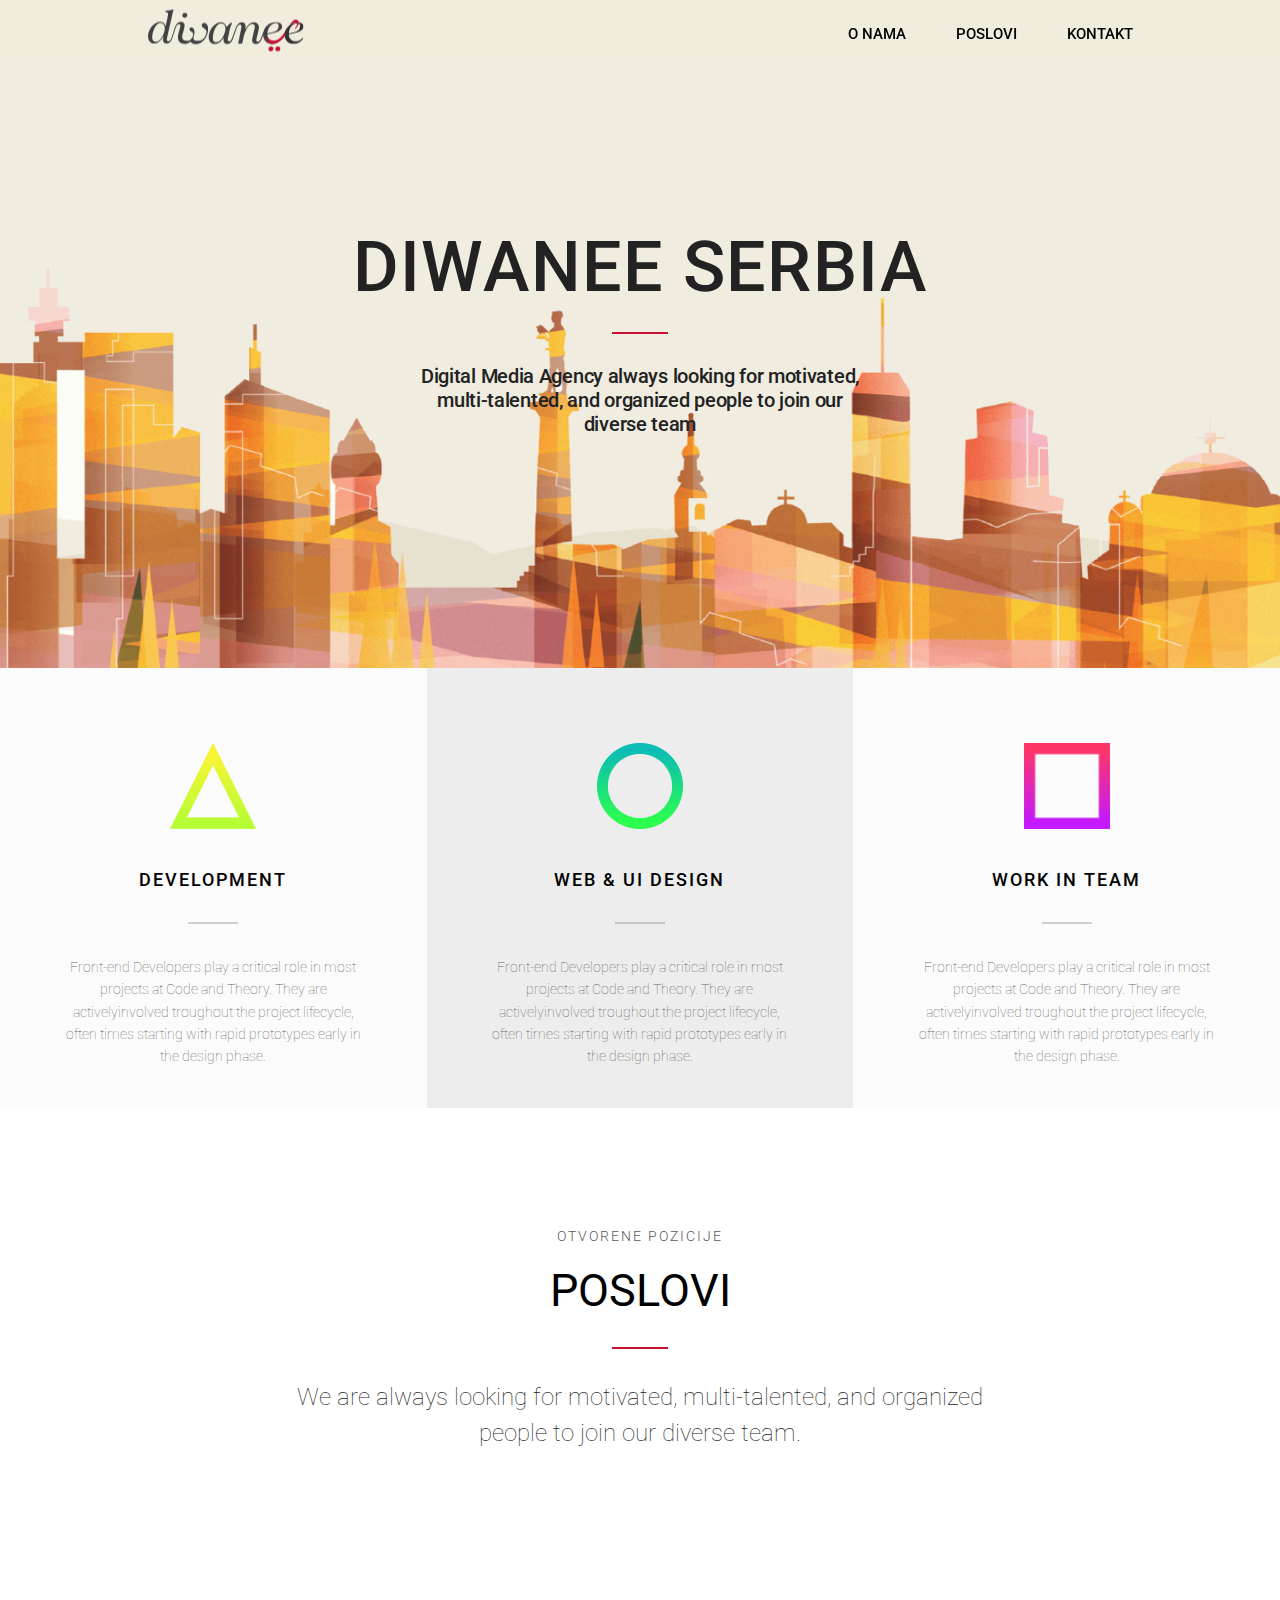
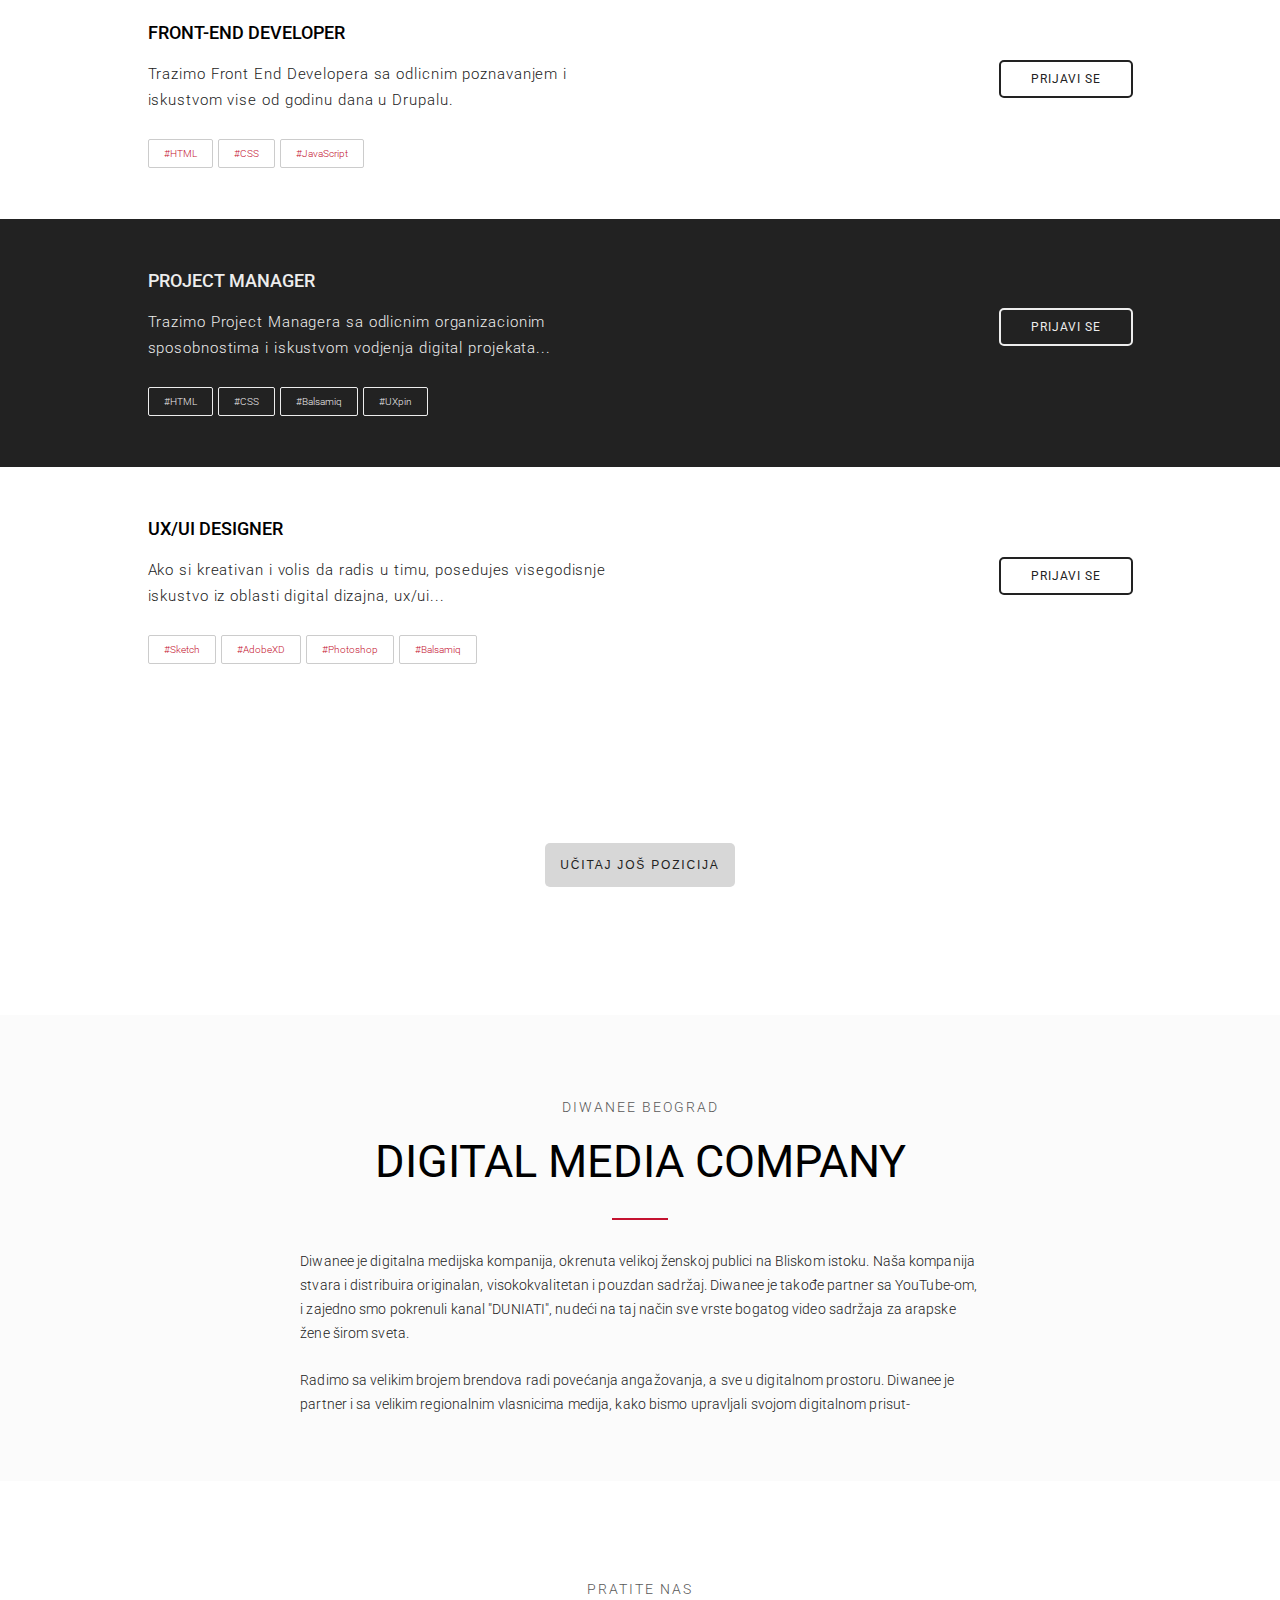
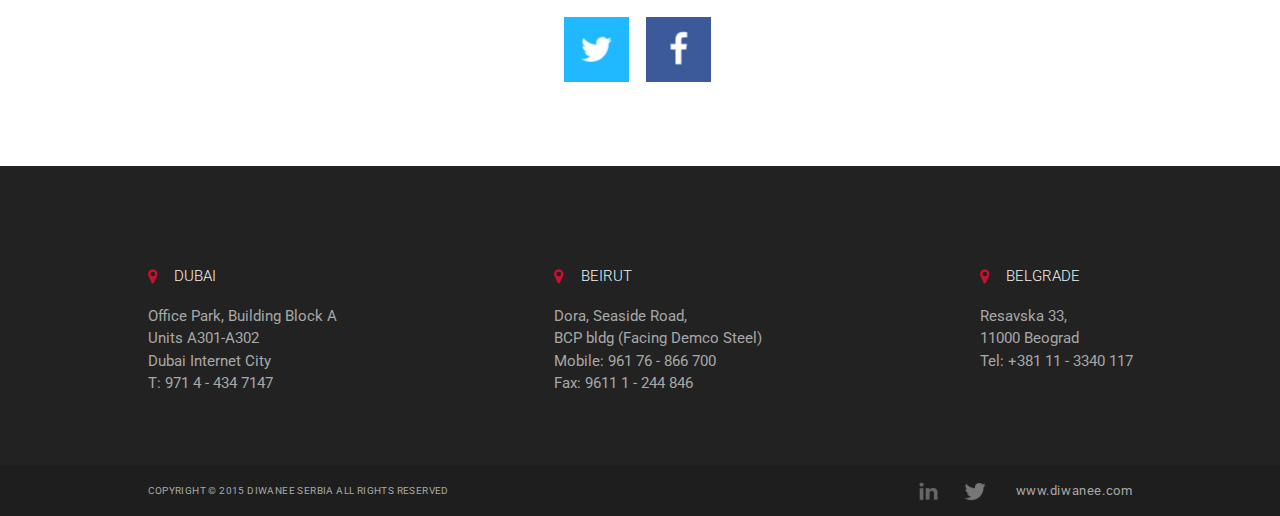
==== commit d966551f: "Update index.html" ====
--- a/index.html
+++ b/index.html
@@ -1 +1 @@
-<!DOCTYPE html><html lang="en"><head><script>(function(w,d,s,l,i){w[l]=w[l]||[];w[l].push({'gtm.start':new Date().getTime(),event:'gtm.js'});var f=d.getElementsByTagName(s)[0],j=d.createElement(s),dl=l!='dataLayer'?'&l='+l:'';j.async=true;j.src='https://www.googletagmanager.com/gtm.js?id='+i+dl;f.parentNode.insertBefore(j,f);})(window,document,'script','dataLayer','GTM-KSB4TNJ');</script><meta charset="utf-8"><link rel="preconnect" href="https://fonts.gstatic.com/" crossorigin><link rel="preload" as="style" href="https://fonts.googleapis.com/css?family=Roboto:100,100i,300,300i,400,400i,500,500i,900,900i&display=swap" onload="this.onload=null;this.rel='stylesheet'"/><noscript><link href="https://fonts.googleapis.com/css?family=Roboto:100,100i,300,300i,400,400i,500,500i,900,900i&display=swap" rel="stylesheet" type="text/css"/></noscript><link rel="preconnect" href="https://www.google-analytics.com"><meta name="description" content="Diwanee je digitalna medijska kompanija, okrenuta velikoj ženskoj publici na Bliskom istoku. Naša kompanija stvara i distribuira originalan i pouzdan sadržaj"><meta name="robots" content="index, follow"><meta property="og:title" content="Diwanee Serbia"><meta property="og:url" content="https://igoruze86.github.io/"><meta property="og:description" content="Diwanee je digitalna medijska kompanija, okrenuta velikoj ženskoj publici na Bliskom istoku. Naša kompanija stvara i distribuira originalan i pouzdan sadržaj"><meta property="og:image" content="https://igoruze86.github.io/assets/img/banner_desk.png"><meta property="og:type" content="website"><meta name="twitter:card" content="summary_large_image"><meta name="”twitter:title”" content="Diwanee Serbia"><meta name="”twitter:description”" content="Digital Media Company - We are building the future of digital media. We are gamers, developers, designers, thinkers."><meta name="”twitter:image”" content="https://igoruze86.github.io/assets/img/banner_desk.png"><meta name="”twitter:site”" content="@uzelac_igor"><meta name="”twitter:url”" content="https://igoruze86.github.io/"><meta name="viewport" content="width=device-width,initial-scale=1"><title>Diwanee Serbia - Home</title><link rel="shortcut icon" type="image/x-icon" href="assets/img/favicon.png"><link href="assets/css/style.css" rel="stylesheet"></head><body><noscript><iframe src="https://www.googletagmanager.com/ns.html?id=GTM-KSB4TNJ" height="0" width="0" style="display:none;visibility:hidden"></iframe></noscript><div class="grid-container"><div class="grid-item"></div><div class="grid-item"></div><div class="grid-item"></div><div class="grid-item"></div><div class="grid-item"></div></div><nav><div class="c-nav-menu-mob"><div class="c-nav-menu-container"><ul><li><a href="#about" title="About" id="about-page">O NAMA</a></li><li><a href="#jobs" title="Jobs" id="jobs-page">POSLOVI</a></li><li><a href="contact" title="Contact" id="contact-page">KONTAKT</a></li></ul><div class="nav-menu-mob__social"><p>PRATITE NAS</p><a href="https://www.facebook.com/diwaneeserbia/" target="_blank" rel="noreferrer"><img src="assets/img/fbico.png" alt="facebook grey icon" class="c-icons-nav-fbico"></a><a href="https://twitter.com/diwaneeserbia" target="_blank" rel="noreferrer"><img src="assets/img/twittico.png" alt="twitter grey icon" class="c-icons-nav-twittico"></a></div></div></div><div class="b-nav"><a href="/" title="Home"><img src="assets/img/logo.png" alt="Company logo" class="c-icons-logo"></a><a href="/" title="Home"><img src="assets/img/logo-icon.png" alt="Company logo" class="c-icons-logo-icon"></a><div class="c-icons-burger"><span class="c-icons-burger-line1"></span> <span class="c-icons-burger-line2"></span> <span class="c-icons-burger-line3"></span></div><ul><li><a href="#about" id="about-page">O NAMA</a></li><li><a href="#jobs" id="jobs-page">POSLOVI</a></li><li><a href="contact" id="contact-page">KONTAKT</a></li></ul></div></nav><div class="b-header"><img src="assets/img/banner.png" alt="material banner for mobile" class="b-header-banner"> <img src="assets/img/banner_desk.png" alt="material banner for desktop" class="b-header-banner-desk"><div class="b-header-title"><h1>DIWANEE SERBIA</h1><img src="assets/img/red_dash.png" alt="red dash"><h2>DIGITAL MEDIA AGENCY</h2><p>Digital Media Agency always looking for motivated,<br>multi-talented, and organized people to join our<br>diverse team</p></div></div><div class="b-description"><div class="c-description"><img src="assets/img/triangle.png" alt="triangle icon" class="c-icons-description"><h2>DEVELOPMENT</h2><img src="assets/img/grey_dash.png" alt="grey dash" class="c-icons-gray-dash"><p>Front-end Developers play a critical role in most projects at Code and Theory. They are activelyinvolved troughout the project lifecycle, often times starting with rapid prototypes early in the design phase.</p></div><div class="c-description c-description--gray"><img src="assets/img/circle.png" alt="circle icon" class="c-icons-description"><h2>WEB & UI DESIGN</h2><img src="assets/img/grey_dash.png" alt="grey dash" class="c-icons-gray-dash"><p>Front-end Developers play a critical role in most projects at Code and Theory. They are activelyinvolved troughout the project lifecycle, often times starting with rapid prototypes early in the design phase.</p></div><div class="c-description"><img src="assets/img/square.png" alt="square icon" class="c-icons-description"><h2>WORK IN TEAM</h2><img src="assets/img/grey_dash.png" alt="grey dash" class="c-icons-gray-dash"><p>Front-end Developers play a critical role in most projects at Code and Theory. They are activelyinvolved troughout the project lifecycle, often times starting with rapid prototypes early in the design phase.</p></div></div><a name="jobs"></a><div class="b-job-section"><h2 class="c-heading-pale">OTVORENE POZICIJE</h2><h1 class="c-heading">POSLOVI</h1><img src="assets/img/red_dash.png" alt="red dash" class="c-icons-red-dash c-icons-red-dash--center"><p>We are always looking for motivated, multi-talented, and organized people to join our diverse team.</p></div><div class="b-job-positon"><div class="c-job-position-ad c-job-position-ad--bg1"><div class="w-hp-job-description-wrapper"><a href="front-end-developer" title="Job description"><h2 class="c-heading-small">FRONT-END DEVELOPER</h2></a><p>Trazimo Front End Developera sa odlicnim poznavanjem i iskustvom vise od godinu dana u Drupalu.</p><a href="front-end-developer" title="Job description" class="c-btn-apply">PRIJAVI SE</a><div class="c-lang-ls-noborder"><ul><li>#HTML</li><li>#CSS</li><li>#JavaScript</li></ul></div><div class="c-lang-ls-border c-lang-ls-border--red"><ul><li>#HTML</li><li>#CSS</li><li>#JavaScript</li></ul></div></div></div><div class="c-job-position-ad c-job-position-ad--bg2"><div class="w-hp-job-description-wrapper"><a href="project-manager" title="Job description"><h2 class="c-heading-small c-heading-small--contrast">PROJECT MANAGER</h2></a><p>Trazimo Project Managera sa odlicnim organizacionim sposobnostima i iskustvom vodjenja digital projekata...</p><a href="project-manager" title="Job description" class="c-btn-apply c-btn-apply--contrast">PRIJAVI SE</a><div class="c-lang-ls-noborder"><ul><li>#HTML</li><li>#CSS</li><li>#JavaScript</li></ul></div><div class="c-lang-ls-border c-lang-ls-border--white"><ul><li>#HTML</li><li>#CSS</li><li>#Balsamiq</li><li>#UXpin</li></ul></div></div></div><div class="c-job-position-ad c-job-position-ad--bg1"><div class="w-hp-job-description-wrapper"><a href="designer" title="Job description"><h2 class="c-heading-small">UX/UI DESIGNER</h2></a><p>Ako si kreativan i volis da radis u timu, posedujes visegodisnje iskustvo iz oblasti digital dizajna, ux/ui...</p><a href="designer" title="Job description" class="c-btn-apply">PRIJAVI SE</a><div class="c-lang-ls-noborder"><ul><li>#HTML</li><li>#CSS</li><li>#JavaScript</li></ul></div><div><ul class="c-lang-ls-border c-lang-ls-border--red"><li>#Sketch</li><li>#AdobeXD</li><li>#Photoshop</li><li>#Balsamiq</li></ul></div></div></div></div><div class="b-load"><button type="button" class="c-btn-load">UČITAJ JOŠ POZICIJA</button> <a name="about"></a></div><div class="b-about-wrapper"><div class="c-about"><h2 class="c-heading-pale">DIWANEE BEOGRAD</h2><h1 class="c-heading">DIGITAL MEDIA COMPANY</h1><img src="assets/img/red_dash.png" alt="red dash" class="c-icons-red-dash c-icons-red-dash--center"><p>Diwanee je digitalna medijska kompanija, okrenuta velikoj ženskoj publici na Bliskom istoku. Naša kompanija stvara i distribuira originalan, visokokvalitetan i pouzdan sadržaj. Diwanee je takođe partner sa YouTube-om, i zajedno smo pokrenuli kanal "DUNIATI", nudeći na taj način sve vrste bogatog video sadržaja za arapske žene širom sveta.<br><br>Radimo sa velikim brojem brendova radi povećanja angažovanja, a sve u digitalnom prostoru. Diwanee je partner i sa velikim regionalnim vlasnicima medija, kako bismo upravljali svojom digitalnom prisut-</p></div></div><div class="b-follow-us"><h2 class="c-heading-pale">PRATITE NAS</h2><div class="b-follow-us__icons"><a href="https://twitter.com/diwaneeserbia" target="_blank" rel="noreferrer"><img src="assets/img/twitter_old_icon.png" alt="color square twitter icon" class="c-icons-twitt-color"></a><a href="https://www.facebook.com/diwaneeserbia/" target="_blank" rel="noreferrer"><img src="assets/img/fb_old_icon.png" alt="color square facebook icon" class="c-icons-fb-color"></a></div></div><div class="b-location"><a name="contct"></a><div class="w-hp-location-wrapper"><div class="c-city-ls"><img src="assets/img/tag-pin.png" alt="red location tag" class="c-city-ls-pin"><h3>DUBAI</h3><p>Office Park, Building Block A<br>Units A301-A302<br>Dubai Internet City<br>T: 971 4 - 434 7147</p></div><div class="c-city-ls"><img src="assets/img/tag-pin.png" alt="red location tag" class="c-city-ls-pin"><h3>BEIRUT</h3><p>Dora, Seaside Road,<br>BCP bldg (Facing Demco Steel)<br>Mobile: 961 76 - 866 700<br>Fax: 9611 1 - 244 846</p></div><div class="c-city-ls"><img src="assets/img/tag-pin.png" alt="red location tag" class="c-city-ls-pin"><h3>BELGRADE</h3><p>Resavska 33,<br>11000 Beograd<br>Tel: +381 11 - 3340 117</p></div></div></div><div class="b-footer"><div class="w-footer-wrapper"><div class="b-footer__social-container"><a href="https://www.linkedin.com/company/diwanee" target="_blank" rel="noreferrer"><img src="assets/img/linkdin_icon.png" alt="linkedin grey icon" class="c-icons-footer-in"></a><a href="https://twitter.com/diwaneeserbia" target="_blank" rel="noreferrer"><img src="assets/img/twittico.png" alt=" twitter grey icon" class="c-icons-footer-twitt"></a><a href="http://www.diwanee.com/" rel="noopener" target="_blank"><p>www.diwanee.com</p></a></div><div class="b-footer__copyright-container"><p class="b-footer__copyrigtxt">COPYRIGHT © 2015 DIWANEE SERBIA ALL RIGHTS RESERVED</p></div></div></div><script src="https://ajax.googleapis.com/ajax/libs/jquery/3.5.1/jquery.min.js" async></script><script type="text/javascript" src="assets/js/main.min.js" async></script></body></html>
+<!DOCTYPE html><html lang="en"><head> <script>(function(w, d, s, l, i){w[l]=w[l] || []; w[l].push({'gtm.start': new Date().getTime(), event: 'gtm.js'}); var f=d.getElementsByTagName(s)[0], j=d.createElement(s), dl=l !='dataLayer' ? '&l=' + l : ''; j.async=true; j.src='https://www.googletagmanager.com/gtm.js?id=' + i + dl; f.parentNode.insertBefore(j, f);})(window, document, 'script', 'dataLayer', 'GTM-KSB4TNJ'); </script> <meta charset="utf-8"> <link rel="preconnect" href="https://fonts.gstatic.com/" crossorigin> <link rel="preload" as="style" href="https://fonts.googleapis.com/css?family=Roboto:100,100i,300,300i,400,400i,500,500i,900,900i&display=swap" onload="this.onload=null;this.rel='stylesheet'"/><noscript> <link href="https://fonts.googleapis.com/css?family=Roboto:100,100i,300,300i,400,400i,500,500i,900,900i&display=swap" rel="stylesheet" type="text/css"/></noscript> <link rel="preconnect" href="https://www.google-analytics.com"> <meta name="description" content="Diwanee je digitalna medijska kompanija, okrenuta velikoj ženskoj publici na Bliskom istoku. Naša kompanija stvara i distribuira originalan i pouzdan sadržaj"> <meta name="robots" content="index, follow"> <meta property="og:title" content="Diwanee Serbia"> <meta property="og:url" content="https://igoruze86.github.io/diwser-final-version-test/"> <meta property="og:description" content="Diwanee je digitalna medijska kompanija, okrenuta velikoj ženskoj publici na Bliskom istoku. Naša kompanija stvara i distribuira originalan i pouzdan sadržaj"> <meta property="og:image" content="https://igoruze86.github.io/diwser-final-version-test/assets/img/banner_desk.png"> <meta property="og:type" content="website"> <meta name="twitter:card" content="summary_large_image"> <meta name="twitter:title" content="Diwanee Serbia"> <meta name="twitter:description" content="Digital Media Company - We are building the future of digital media. We are gamers, developers, designers, thinkers."> <meta name="twitter:image" content="https://igoruze86.github.io/diwser-final-version-test/assets/img/banner_desk.png"> <meta name="twitter:site" content="@uzelac_igor"> <meta name="twitter:url" content="https://igoruze86.github.io/diwser-final-version-test/"> <meta name="viewport" content="width=device-width,initial-scale=1"> <title>Diwanee Serbia - Home</title> <link rel="shortcut icon" type="image/x-icon" href="assets/img/favicon.png"> <link href="assets/css/style.css" rel="stylesheet"></head><body><noscript><iframe src="https://www.googletagmanager.com/ns.html?id=GTM-KSB4TNJ" height="0" width="0" style="display:none;visibility:hidden"></iframe></noscript> <nav> <div class="c-nav-menu-mob"> <div class="c-nav-menu-container"> <ul> <li><a href="#about" title="About" id="about-page">O NAMA</a></li><li><a href="#jobs" title="Jobs" id="jobs-page">POSLOVI</a></li><li><a href="contact" title="Contact" id="contact-page">KONTAKT</a></li></ul> <div class="nav-menu-mob__social"> <p>PRATITE NAS</p><a href="https://www.facebook.com/diwaneeserbia/" target="_blank" rel="noreferrer"><img src="assets/img/fbico.png" alt="facebook grey icon" class="c-icons-nav-fbico"></a><a href="https://twitter.com/diwaneeserbia" target="_blank" rel="noreferrer"><img src="assets/img/twittico.png" alt="twitter grey icon" class="c-icons-nav-twittico"></a> </div></div></div><div class="b-nav"><a href="#" title="Home"><img src="assets/img/logo.png" alt="Company logo" class="c-icons-logo"></a><a href="/" title="Home"><img src="assets/img/logo-icon.png" alt="Company logo" class="c-icons-logo-icon"></a> <div class="c-icons-burger"><span class="c-icons-burger-line1"></span> <span class="c-icons-burger-line2"></span> <span class="c-icons-burger-line3"></span></div><ul> <li><a href="#about" id="about-page">O NAMA</a></li><li><a href="#jobs" id="jobs-page">POSLOVI</a></li><li><a href="contact" id="contact-page">KONTAKT</a></li></ul> </div></nav> <div class="b-header"><img src="assets/img/banner.png" alt="material banner for mobile" class="b-header-banner"> <img src="assets/img/banner_desk.png" alt="material banner for desktop" class="b-header-banner-desk"> <div class="b-header-title"> <h1>DIWANEE SERBIA</h1><img src="assets/img/red_dash.png" alt="red dash"> <h2>DIGITAL MEDIA AGENCY</h2> <p>Digital Media Agency always looking for motivated,<br>multi-talented, and organized people to join our<br>diverse team</p></div></div><div class="b-description"> <div class="c-description"><img src="assets/img/triangle.png" alt="triangle icon" class="c-icons-description"> <h2>DEVELOPMENT</h2><img src="assets/img/grey_dash.png" alt="grey dash" class="c-icons-gray-dash"> <p>Front-end Developers play a critical role in most projects at Code and Theory. They are activelyinvolved troughout the project lifecycle, often times starting with rapid prototypes early in the design phase.</p></div><div class="c-description c-description--gray"><img src="assets/img/circle.png" alt="circle icon" class="c-icons-description"> <h2>WEB & UI DESIGN</h2><img src="assets/img/grey_dash.png" alt="grey dash" class="c-icons-gray-dash"> <p>Front-end Developers play a critical role in most projects at Code and Theory. They are activelyinvolved troughout the project lifecycle, often times starting with rapid prototypes early in the design phase.</p></div><div class="c-description"><img src="assets/img/square.png" alt="square icon" class="c-icons-description"> <h2>WORK IN TEAM</h2><img src="assets/img/grey_dash.png" alt="grey dash" class="c-icons-gray-dash"> <p>Front-end Developers play a critical role in most projects at Code and Theory. They are activelyinvolved troughout the project lifecycle, often times starting with rapid prototypes early in the design phase.</p></div></div><a name="jobs"></a> <div class="b-job-section"> <h2 class="c-heading-pale">OTVORENE POZICIJE</h2> <h1 class="c-heading">POSLOVI</h1><img src="assets/img/red_dash.png" alt="red dash" class="c-icons-red-dash c-icons-red-dash--center"> <p>We are always looking for motivated, multi-talented, and organized people to join our diverse team.</p></div><div class="b-job-positon"> <div class="c-job-position-ad c-job-position-ad--bg1"> <div class="w-hp-job-description-wrapper"><a href="front-end-developer" title="Job description"> <h2 class="c-heading-small">FRONT-END DEVELOPER</h2> </a> <p>Trazimo Front End Developera sa odlicnim poznavanjem i iskustvom vise od godinu dana u Drupalu.</p><a href="front-end-developer" title="Job description" class="c-btn-apply">PRIJAVI SE</a> <div class="c-lang-ls-noborder"> <ul> <li>#HTML</li><li>#CSS</li><li>#JavaScript</li></ul> </div><div class="c-lang-ls-border c-lang-ls-border--red"> <ul> <li>#HTML</li><li>#CSS</li><li>#JavaScript</li></ul> </div></div></div><div class="c-job-position-ad c-job-position-ad--bg2"> <div class="w-hp-job-description-wrapper"><a href="project-manager" title="Job description"> <h2 class="c-heading-small c-heading-small--contrast">PROJECT MANAGER</h2> </a> <p>Trazimo Project Managera sa odlicnim organizacionim sposobnostima i iskustvom vodjenja digital projekata...</p><a href="project-manager" title="Job description" class="c-btn-apply c-btn-apply--contrast">PRIJAVI SE</a> <div class="c-lang-ls-noborder"> <ul> <li>#HTML</li><li>#CSS</li><li>#JavaScript</li></ul> </div><div class="c-lang-ls-border c-lang-ls-border--white"> <ul> <li>#HTML</li><li>#CSS</li><li>#Balsamiq</li><li>#UXpin</li></ul> </div></div></div><div class="c-job-position-ad c-job-position-ad--bg1"> <div class="w-hp-job-description-wrapper"><a href="designer" title="Job description"> <h2 class="c-heading-small">UX/UI DESIGNER</h2> </a> <p>Ako si kreativan i volis da radis u timu, posedujes visegodisnje iskustvo iz oblasti digital dizajna, ux/ui...</p><a href="designer" title="Job description" class="c-btn-apply">PRIJAVI SE</a> <div class="c-lang-ls-noborder"> <ul> <li>#HTML</li><li>#CSS</li><li>#JavaScript</li></ul> </div><div> <ul class="c-lang-ls-border c-lang-ls-border--red"> <li>#Sketch</li><li>#AdobeXD</li><li>#Photoshop</li><li>#Balsamiq</li></ul> </div></div></div></div><div class="b-load"><button type="button" class="c-btn-load">UČITAJ JOŠ POZICIJA</button> <a name="about"></a></div><div class="b-about-wrapper"> <div class="c-about"> <h2 class="c-heading-pale">DIWANEE BEOGRAD</h2> <h1 class="c-heading">DIGITAL MEDIA COMPANY</h1><img src="assets/img/red_dash.png" alt="red dash" class="c-icons-red-dash c-icons-red-dash--center"> <p>Diwanee je digitalna medijska kompanija, okrenuta velikoj ženskoj publici na Bliskom istoku. Naša kompanija stvara i distribuira originalan, visokokvalitetan i pouzdan sadržaj. Diwanee je takođe partner sa YouTube-om, i zajedno smo pokrenuli kanal "DUNIATI", nudeći na taj način sve vrste bogatog video sadržaja za arapske žene širom sveta.<br><br>Radimo sa velikim brojem brendova radi povećanja angažovanja, a sve u digitalnom prostoru. Diwanee je partner i sa velikim regionalnim vlasnicima medija, kako bismo upravljali svojom digitalnom prisut-</p></div></div><div class="b-follow-us"> <h2 class="c-heading-pale">PRATITE NAS</h2> <div class="b-follow-us__icons"><a href="https://twitter.com/diwaneeserbia" target="_blank" rel="noreferrer"><img src="assets/img/twitter_old_icon.png" alt="color square twitter icon" class="c-icons-twitt-color"></a><a href="https://www.facebook.com/diwaneeserbia/" target="_blank" rel="noreferrer"><img src="assets/img/fb_old_icon.png" alt="color square facebook icon" class="c-icons-fb-color"></a></div></div><div class="b-location"><a name="contct"></a> <div class="w-hp-location-wrapper"> <div class="c-city-ls"><img src="assets/img/tag-pin.png" alt="red location tag" class="c-city-ls-pin"> <h3>DUBAI</h3> <p>Office Park, Building Block A<br>Units A301-A302<br>Dubai Internet City<br>T: 971 4 - 434 7147</p></div><div class="c-city-ls"><img src="assets/img/tag-pin.png" alt="red location tag" class="c-city-ls-pin"> <h3>BEIRUT</h3> <p>Dora, Seaside Road,<br>BCP bldg (Facing Demco Steel)<br>Mobile: 961 76 - 866 700<br>Fax: 9611 1 - 244 846</p></div><div class="c-city-ls"><img src="assets/img/tag-pin.png" alt="red location tag" class="c-city-ls-pin"> <h3>BELGRADE</h3> <p>Resavska 33,<br>11000 Beograd<br>Tel: +381 11 - 3340 117</p></div></div></div><div class="b-footer"> <div class="w-footer-wrapper"> <div class="b-footer__social-container"><a href="https://www.linkedin.com/company/diwanee" target="_blank" rel="noreferrer"><img src="assets/img/linkdin_icon.png" alt="linkedin grey icon" class="c-icons-footer-in"></a><a href="https://twitter.com/diwaneeserbia" target="_blank" rel="noreferrer"><img src="assets/img/twittico.png" alt=" twitter grey icon" class="c-icons-footer-twitt"></a><a href="http://www.diwanee.com/" rel="noopener" target="_blank"> <p>www.diwanee.com</p></a></div><div class="b-footer__copyright-container"> <p class="b-footer__copyrigtxt">COPYRIGHT © 2015 DIWANEE SERBIA ALL RIGHTS RESERVED</p></div></div></div><script src="https://ajax.googleapis.com/ajax/libs/jquery/3.5.1/jquery.min.js" async></script> <script type="text/javascript" src="assets/js/main.min.js" async></script></body></html>
